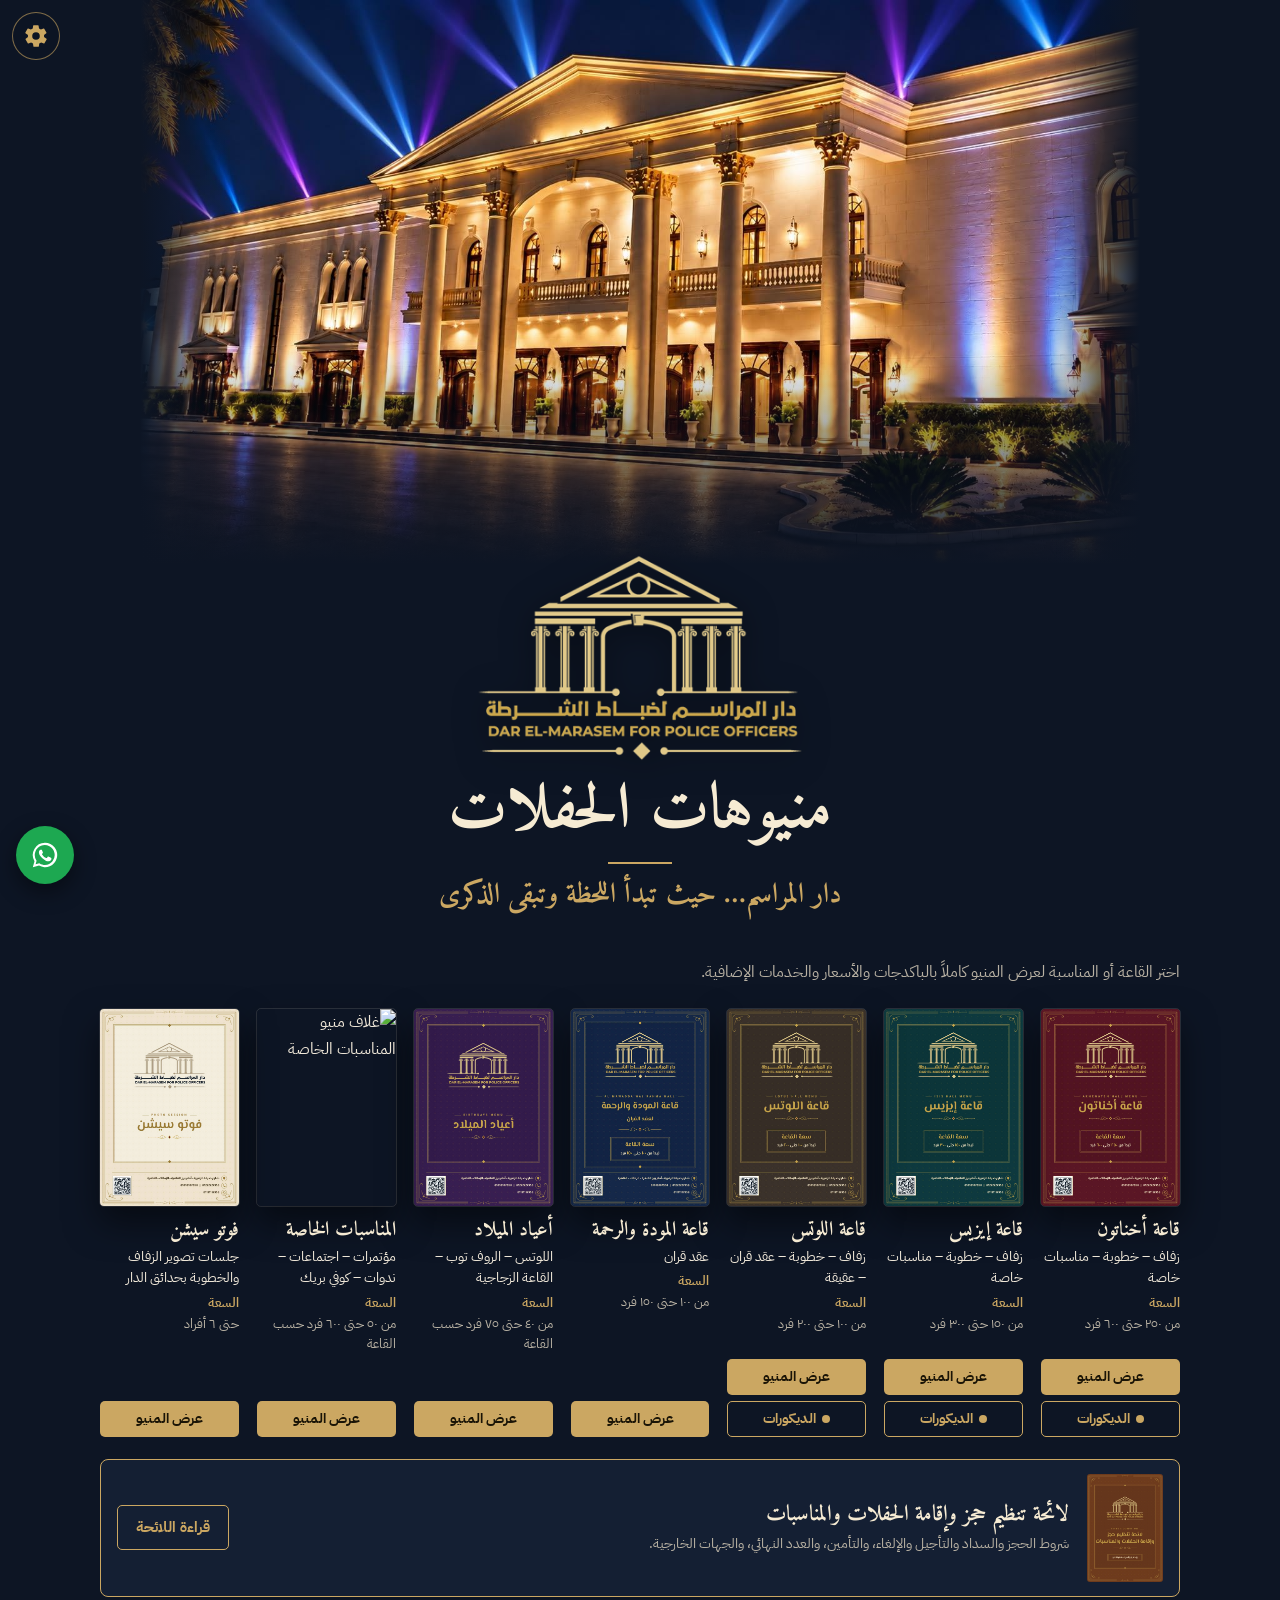
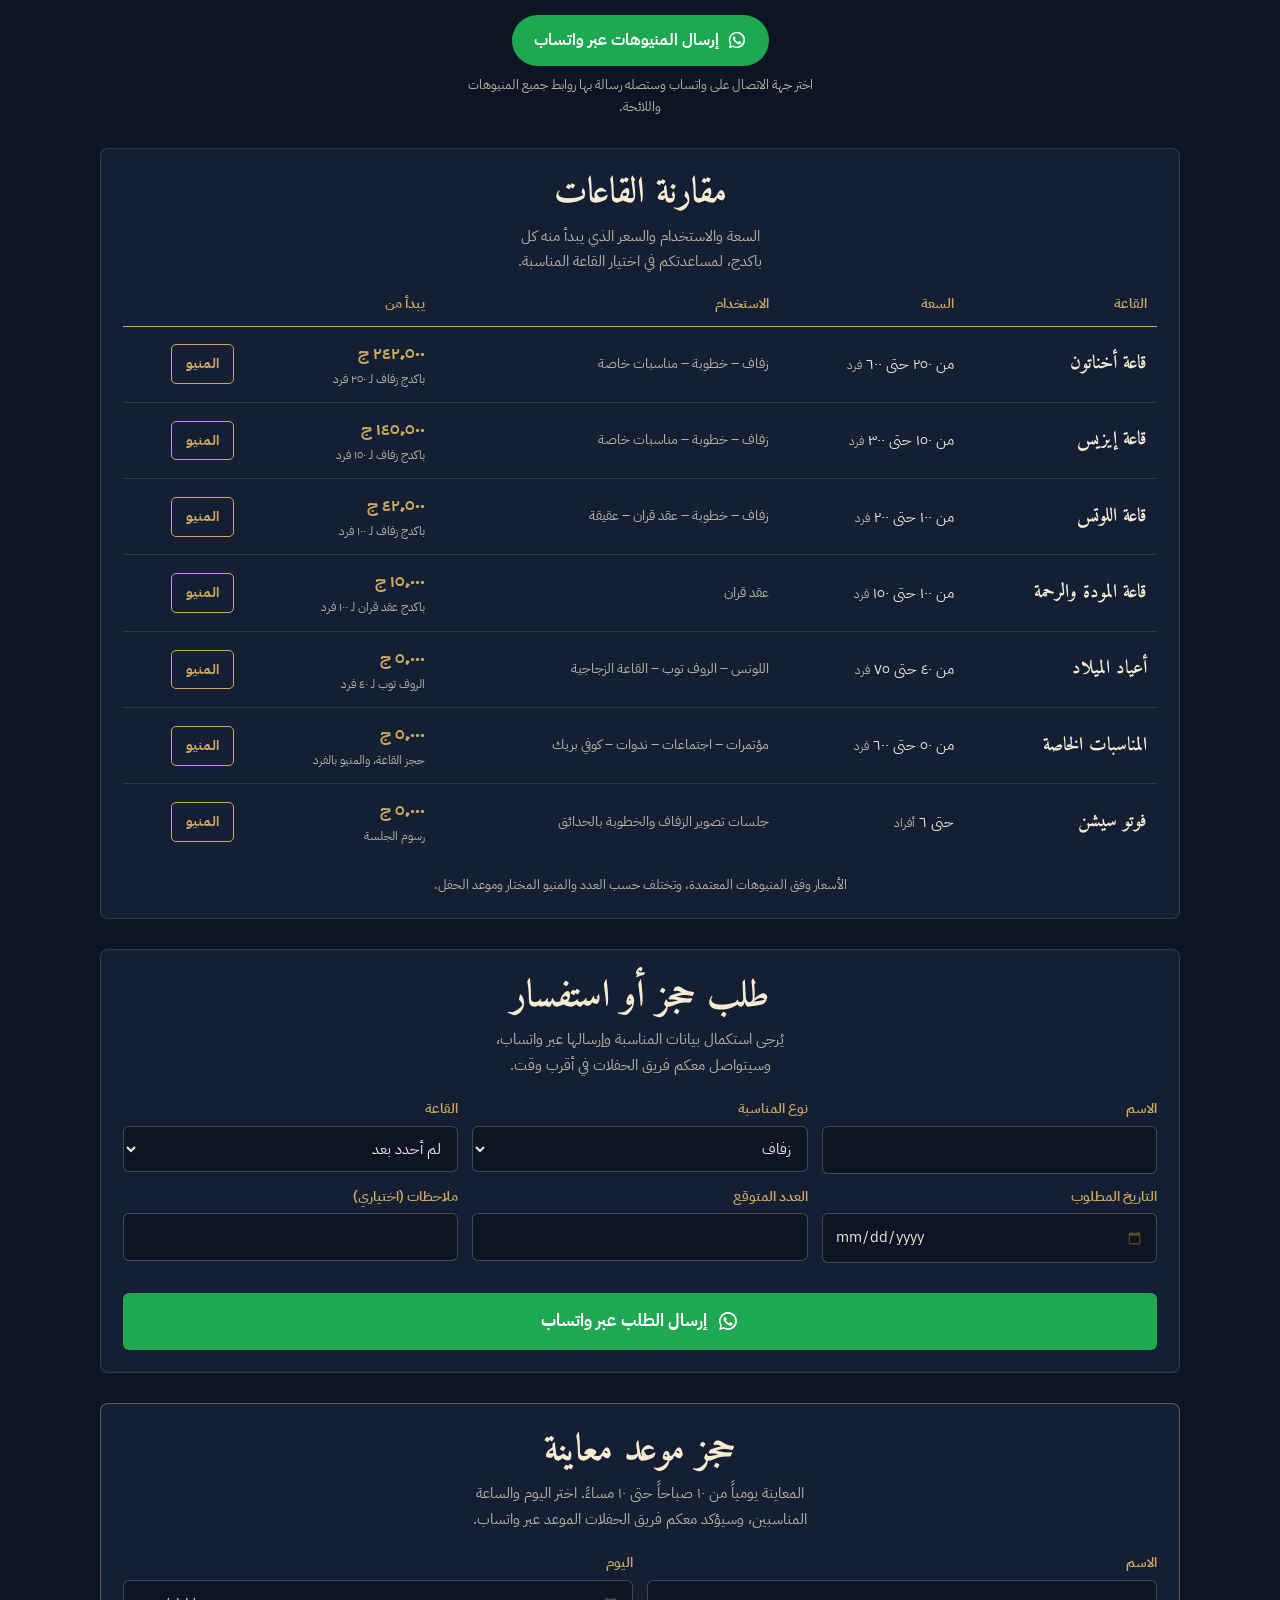
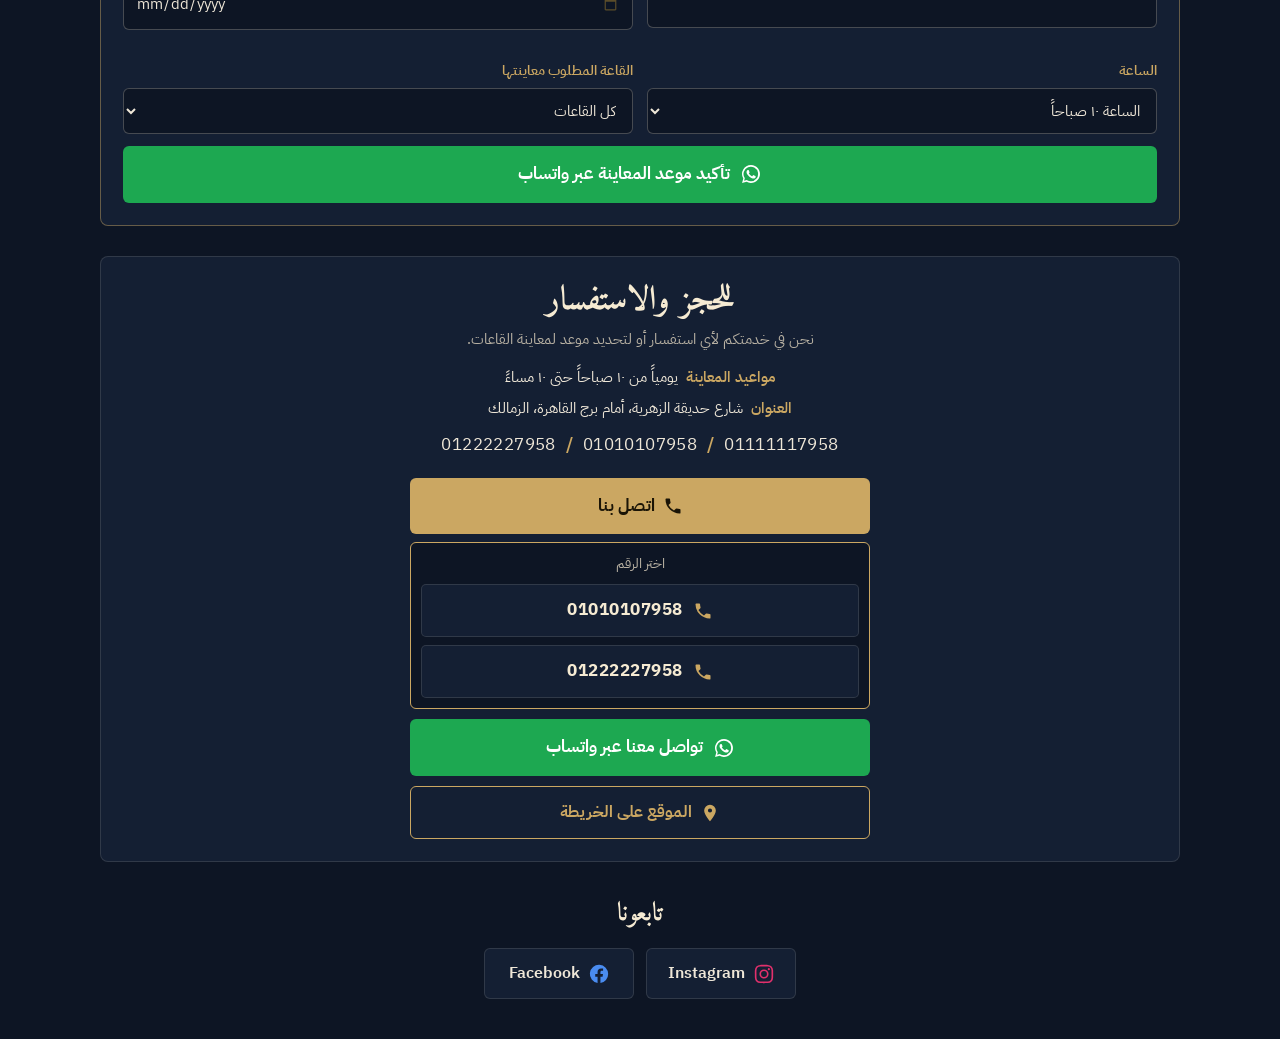
==== index.html @ 5b8c00a4 "Add files via upload" ====
<!doctype html>
<html lang="ar" dir="rtl">
<head>
<meta charset="utf-8">
<meta name="viewport" content="width=device-width,initial-scale=1,viewport-fit=cover">
<meta name="description" content="منيوهات قاعات ومناسبات دار المراسم لضباط الشرطة – الجزيرة، الزمالك">
<meta property="og:title" content="منيوهات دار المراسم لضباط الشرطة">
<meta property="og:image" content="hero.jpg">
<link rel="icon" href="logo.png">
<title>منيوهات دار المراسم</title>
<link rel="preconnect" href="https://fonts.googleapis.com">
<link rel="preconnect" href="https://fonts.gstatic.com" crossorigin>
<link rel="stylesheet" href="https://fonts.googleapis.com/css2?family=Amiri:wght@400;700&family=IBM+Plex+Sans+Arabic:wght@400;500;600;700&display=swap">
<style>
/* Layout: the house at night as the opening band, then one row per hall (its cover + a clear "view menu" action), a WhatsApp booking line, and a page-by-page reader tinted in the hall's colour. Single dark look, after the facade lit at night. */
:root{
  --night:#0D1524; --night-2:#141F33; --night-3:#1B2840; --stone:#EFE7D8; --stone-dim:#B8B1A3; --brass:#CBA762; --brass-deep:#A8853F; --line:rgba(239,231,216,.13);
  --wa:#1DA851; --wa-deep:#168A42;
  --display:"Amiri","Noto Naskh Arabic","Times New Roman",serif;
  --text:"IBM Plex Sans Arabic","Segoe UI",Tahoma,sans-serif;
  color-scheme:dark;
}
*{box-sizing:border-box}
html{scroll-behavior:smooth}
body{margin:0;background:var(--night);color:var(--stone);font-family:var(--text);font-size:16px;line-height:1.7;direction:rtl}
a{color:inherit}
:focus-visible{outline:2px solid var(--brass);outline-offset:3px}

/* opening band */
.hero{position:relative}
.hero .ph{position:relative;width:100%;max-width:1000px;margin:0 auto;aspect-ratio:1600/902;background:#0b1220 url(hero.jpg) center/100% 100% no-repeat}
@media(min-width:1001px){.hero .ph:before{content:'';position:absolute;inset:0;z-index:1;background:linear-gradient(90deg,var(--night) 0%,rgba(13,21,36,0) 9%,rgba(13,21,36,0) 91%,var(--night) 100%)}}
.hero .ph:after{content:"";position:absolute;inset:0;background:linear-gradient(0deg,var(--night) 0%,rgba(13,21,36,0) 38%)}
.hero .in{position:relative;z-index:1;max-width:1120px;margin:-14px auto 0;padding-inline:20px;padding-block:0 18px;display:flex;flex-direction:column;align-items:center;text-align:center}
.hero img{width:clamp(250px,66vw,330px);height:auto;margin-bottom:12px;filter:drop-shadow(0 6px 16px rgba(0,0,0,.6))}
.hero h1{font-family:var(--display);font-weight:700;font-size:clamp(42px,10vw,64px);line-height:1.2;margin:0;color:#F6EBD3;text-wrap:balance;position:relative;padding-bottom:14px}
.hero h1:after{content:'';position:absolute;bottom:0;left:50%;width:64px;height:2px;margin-left:-32px;background:var(--brass)}
.hero .tag{font-family:var(--display);font-weight:700;color:var(--brass);font-size:clamp(20px,2.6vw,28px);margin:12px 0 0;line-height:1.4}

.wrap{max-width:1120px;margin:0 auto;padding-inline:20px;padding-block:8px 40px}
.lead{margin:18px 0 22px;color:var(--stone-dim);font-size:16px;max-width:60ch}

/* hall rows */
.halls{list-style:none;margin:0;padding:0;display:grid;grid-template-columns:1fr;gap:12px}
.hall{display:grid;grid-template-columns:76px minmax(0,1fr);gap:16px;align-items:center;padding:12px 14px 12px 12px;border-radius:8px;background:var(--night-2);border:1px solid var(--line);border-right:4px solid var(--c);text-decoration:none;transition:background .15s,border-color .15s}
.hall:hover{background:var(--night-2)}
.hall img{width:76px;height:auto;aspect-ratio:1100/1560;object-fit:cover;border-radius:3px;display:block}
.hall .tx{display:flex;flex-direction:column;gap:2px;min-width:0}
.hall b{font-family:var(--display);font-weight:700;font-size:23px;line-height:1.3;color:#F6EBD3}
.hall span{color:var(--stone-dim);font-size:14px;line-height:1.55}
.hall .use{color:var(--stone);font-size:14.5px;line-height:1.6}
.hall .spec{display:grid;grid-template-columns:auto minmax(0,1fr);gap:1px 10px;margin:2px 0 0;font-size:14px;line-height:1.6}
.hall .spec dt{color:var(--brass);font-weight:600;white-space:nowrap}.hall .spec dd{margin:0;color:var(--stone-dim)}
.hall .go{margin-top:8px;align-self:flex-start;display:inline-flex;align-items:center;gap:6px;background:var(--brass);color:#1A1406;font-weight:700;font-size:14px;padding:7px 14px;border-radius:5px}
.hall .go:hover{background:#D9B873}
.hall .go small{font-weight:500;opacity:.75;font-variant-numeric:tabular-nums}
@media(min-width:760px){.halls{grid-template-columns:repeat(2,minmax(0,1fr))}.halls li:last-child{grid-column:1/-1}.halls li:last-child .hall{max-width:calc(50% - 6px);margin-inline:auto}}
@media(min-width:1040px){
  .halls{grid-template-columns:repeat(7,minmax(0,1fr));gap:18px;align-items:stretch}
  .halls li:last-child{grid-column:auto}.halls li:last-child .hall{max-width:none}
  .hall{grid-template-columns:1fr;padding:0;background:none;border:0;gap:12px;align-content:start}
  .hall:hover{background:none}
  .hall img{width:100%;border-radius:4px;box-shadow:0 16px 34px rgba(0,0,0,.5);outline:1px solid var(--line);transition:transform .2s}
  .hall b{font-size:20px}.hall span{font-size:13px}
  .halls li{display:flex}.hall{display:flex;flex-direction:column;width:100%}.hall .tx{flex:1;width:100%}
  .hall .go{margin-top:auto;padding-top:7px;width:100%;justify-content:center;white-space:nowrap}.hall .go small{display:none}.hall .btns{margin-top:auto;padding-top:7px;flex-direction:column;align-items:stretch;gap:6px}.hall .btns .go{padding-top:7px}.hall .dec{justify-content:center}
  .hall .use{font-size:13.5px}.hall .spec{font-size:13px;margin-bottom:12px;grid-template-columns:1fr;gap:0}.hall .spec dd{margin-bottom:4px}
}

.rules{margin-top:22px;display:grid;grid-template-columns:76px minmax(0,1fr) auto;gap:18px;align-items:center;padding:14px 16px;border-radius:8px;background:var(--night-2);border:1px solid var(--brass);text-decoration:none}
.rules:hover{background:var(--night-2)}
.rules img{width:76px;height:auto;aspect-ratio:1100/1560;object-fit:cover;border-radius:3px;display:block}
.rules .rtx{display:flex;flex-direction:column;gap:4px;min-width:0}
.rules b{font-family:var(--display);font-weight:700;font-size:22px;line-height:1.35;color:#F6EBD3}
.rules .rtx span{color:var(--stone-dim);font-size:14px;line-height:1.6}
.rules .go{display:inline-flex;align-items:center;background:transparent;color:var(--brass);border:1px solid var(--brass);font-weight:700;font-size:14.5px;padding:9px 18px;border-radius:5px;white-space:nowrap}
.rules .go:hover{background:var(--brass);color:#1A1406}
@media(max-width:620px){.rules{grid-template-columns:76px minmax(0,1fr)}.rules .go{grid-column:1/-1;justify-content:center}}
/* request form */
.req{margin-top:30px;padding:22px;border-radius:8px;background:var(--night-2);border:1px solid var(--line)}
.req h2{font-family:var(--display);font-weight:700;font-size:clamp(30px,6vw,38px);margin:0;line-height:1.3;color:#F6EBD3;text-align:center}
.req .rqs{margin:6px auto 20px;color:var(--stone-dim);font-size:15px;text-align:center;max-width:52ch;text-wrap:balance}
#reqForm{display:grid;grid-template-columns:repeat(3,minmax(0,1fr));gap:12px 14px}
#reqForm .f{display:flex;flex-direction:column;gap:5px;min-width:0}
#reqForm .f span{font-size:13.5px;color:var(--brass);font-weight:600}
#reqForm input,#reqForm select{font:inherit;font-size:15px;color:var(--stone);background:var(--night);border:1px solid rgba(239,231,216,.25);border-radius:6px;padding:10px 12px;min-height:44px;width:100%}
#reqForm input:focus,#reqForm select:focus{outline:none;border-color:var(--brass)}
#reqForm .wide{grid-column:1/-1}
#reqForm .err{grid-column:1/-1;margin:0;color:#F2A49B;font-size:14px}
@media(max-width:760px){#reqForm{grid-template-columns:1fr 1fr}}
@media(max-width:480px){#reqForm{grid-template-columns:1fr}}
.info{list-style:none;margin:14px 0 0;padding:0;display:grid;gap:6px}
.info li{display:flex;gap:10px;font-size:14.5px}.info b{color:var(--brass);font-weight:600;white-space:nowrap}.info span{color:var(--stone)}
.acts{display:flex;flex-direction:column;gap:10px}
.map{display:inline-flex;align-items:center;justify-content:center;gap:8px;border:1px solid var(--brass);color:var(--brass);font-weight:700;font-size:16px;padding:12px 22px;border-radius:6px;text-decoration:none;white-space:nowrap}
.map:hover{background:var(--brass);color:#1A1406}
@media(max-width:620px){.acts{width:100%}.map{width:100%}}
#visForm{display:grid;grid-template-columns:repeat(2,minmax(0,1fr));gap:12px 14px}
#visForm .f{display:flex;flex-direction:column;gap:5px;min-width:0}
#visForm .f>span{font-size:13.5px;color:var(--brass);font-weight:600}
#visForm input,#visForm select{font:inherit;font-size:15px;color:var(--stone);background:var(--night);border:1px solid rgba(239,231,216,.25);border-radius:6px;padding:10px 12px;min-height:44px;width:100%}
#visForm input:focus,#visForm select:focus{outline:none;border-color:var(--brass)}
#visForm .wide,#visForm .err{grid-column:1/-1}#visForm .err{margin:0;color:#F2A49B;font-size:14px}
@media(max-width:480px){#visForm{grid-template-columns:1fr}}
input[type=date]{color-scheme:dark;cursor:pointer}
input[type=date]::-webkit-calendar-picker-indicator{filter:invert(72%) sepia(35%) saturate(500%) hue-rotate(5deg);cursor:pointer;opacity:1}
.dn{color:var(--stone-dim);font-size:13px;min-height:1em}
.vis{border-color:rgba(203,167,98,.45)}
a.tel{text-decoration:none;color:var(--stone)}a.tel:hover{color:var(--brass)}
.call{display:inline-flex;align-items:center;justify-content:center;gap:8px;background:var(--brass);color:#1A1406;font-weight:700;font-size:17px;padding:14px 22px;border-radius:6px;text-decoration:none;white-space:nowrap}
.call:hover{background:#D9B873}
.calls{display:flex;flex-direction:column;gap:8px}.calls .call{font:inherit;font-weight:700;font-size:17px;border:0;cursor:pointer;width:100%}.call[aria-expanded=true]{background:#D9B873}.clist{display:grid;gap:8px;padding:10px;border:1px solid var(--brass);border-radius:6px;background:var(--night)}.clist .ch{text-align:center;color:var(--stone-dim);font-size:13.5px}.clist a{display:flex;align-items:center;justify-content:center;gap:10px;padding:11px 14px;border-radius:5px;background:var(--night-2);border:1px solid var(--line);color:#F6EBD3;text-decoration:none;font-weight:700;font-size:17px;letter-spacing:.5px;font-variant-numeric:tabular-nums}.clist a svg{color:var(--brass)}.clist a:hover{border-color:var(--brass)}
@media(max-width:620px){.calls{width:100%}}
.social{margin-top:30px;text-align:center}
.social h2{font-family:var(--display);font-weight:700;font-size:26px;margin:0 0 12px;color:#F6EBD3}
.soc{display:flex;justify-content:center;gap:12px;flex-wrap:wrap}
.soc a{display:inline-flex;align-items:center;gap:8px;padding:11px 20px;border-radius:6px;border:1px solid var(--line);background:var(--night-2);color:var(--stone);text-decoration:none;font-weight:600;font-size:15.5px;min-width:150px;justify-content:center}
.soc a.ig svg{color:#E1306C}.soc a.fb svg{color:#4A8CF0}
.soc a:hover{border-color:var(--brass);color:#F6EBD3}
.cmp{margin-top:30px;padding:22px;border-radius:8px;background:var(--night-2);border:1px solid var(--line)}
.cmp h2{font-family:var(--display);font-weight:700;font-size:clamp(28px,6vw,36px);margin:0;line-height:1.3;color:#F6EBD3;text-align:center}
.cmp .rqs{margin:6px auto 18px;color:var(--stone-dim);font-size:15px;text-align:center;max-width:52ch;text-wrap:balance}
.cmp table{width:100%;border-collapse:collapse;font-size:14.5px}
.cmp thead th{color:var(--brass);font-weight:600;font-size:13.5px;text-align:right;padding:0 10px 10px;border-bottom:1px solid var(--brass)}
.cmp tbody tr{border-bottom:1px solid var(--line)}.cmp tbody tr:last-child{border-bottom:0}
.cmp tbody th,.cmp td{padding:13px 10px;text-align:right;vertical-align:middle}
.cmp tbody th{font-family:var(--display);font-size:19px;font-weight:700;color:#F6EBD3;white-space:nowrap}
.cmp td.c{color:var(--stone);white-space:nowrap}.cmp td small,.cmp td.c small{display:block;color:var(--stone-dim);font-size:12px}
.cmp td.c small{display:inline;margin-right:4px}
.cmp td.u{color:var(--stone-dim);font-size:13.5px}
.cmp td.pr b{display:block;color:var(--brass);font-size:17px;white-space:nowrap;font-variant-numeric:tabular-nums}
.cmp .go2{display:inline-block;padding:7px 14px;border:1px solid var(--brass);border-radius:5px;color:var(--brass);text-decoration:none;font-weight:700;font-size:14px;white-space:nowrap}
.cmp .go2:hover{background:var(--brass);color:#1A1406}
.cmp .cn{margin:14px 0 0;text-align:center;color:var(--stone-dim);font-size:13px}
.sr{position:absolute;width:1px;height:1px;overflow:hidden;clip:rect(0 0 0 0)}
@media(max-width:700px){.cmp{padding:18px 14px}.cmp thead{display:none}.cmp table,.cmp tbody{display:block}
.cmp tbody tr{display:grid;grid-template-columns:minmax(0,1fr) auto;grid-template-areas:"n p" "c p" "u v";gap:2px 12px;padding:13px 0}
.cmp tbody th{grid-area:n;padding:0;font-size:19px}.cmp td{padding:0}.cmp td.c{grid-area:c;font-size:14px}.cmp td.c::before{content:"السعة: ";color:var(--brass)}
.cmp td.u{grid-area:u;font-size:13px}.cmp td.pr{grid-area:p;text-align:left;align-self:center}.cmp td.pr small{max-width:15ch;margin-right:auto;text-align:left;font-size:11.5px}.cmp td.pr b::before{content:"يبدأ من ";font-size:11.5px;color:var(--stone-dim);font-weight:400}
.cmp td.v{grid-area:v;align-self:end;text-align:left}.cmp .go2{padding:5px 12px;font-size:13px}}
.btns{display:flex;flex-wrap:wrap;gap:8px;align-items:center;margin-top:8px}.btns .go{margin-top:0}
.dec{display:inline-flex;align-items:center;gap:6px;color:var(--brass);border:1px solid var(--brass);font-weight:700;font-size:14px;padding:6px 14px;border-radius:5px;text-decoration:none;white-space:nowrap}
.dec::before{content:"";width:8px;height:8px;border-radius:50%;background:var(--brass)}
.dec:hover{background:var(--brass);color:#1A1406}
a.home-btn{text-align:center;text-decoration:none;box-sizing:border-box}.dec-r{background:var(--brass)!important;color:#1A1406!important}.dec-r[hidden]{display:none}
/* decor view */
#decorV .bar button{font:inherit;font-size:14.5px;font-weight:600;color:var(--stone);background:rgba(0,0,0,.3);border:1px solid rgba(239,231,216,.35);border-radius:5px;padding:7px 14px;cursor:pointer;flex:none}
.dv{max-width:1100px;margin:0 auto;padding:0 16px 40px}
.dh{margin:0 -16px;padding:30px 20px 22px;text-align:center;background:linear-gradient(180deg,var(--hall) 0%,color-mix(in srgb,var(--hall) 35%,var(--night)) 100%);border-bottom:1px solid var(--brass)}
.den{display:block;letter-spacing:.42em;font-size:12px;color:var(--brass);font-weight:600}
.dh h1{font-family:var(--display);font-size:clamp(38px,9vw,56px);margin:4px 0 4px;color:#F6EBD3;line-height:1.2}
.dcap{display:flex;justify-content:center;flex-wrap:wrap;gap:8px;margin:12px 0 0}
.dcap div{border:1px solid rgba(203,167,98,.55);border-radius:30px;padding:6px 14px;display:flex;gap:8px;background:rgba(0,0,0,.22)}
.dcap dt{color:var(--brass);font-weight:600;font-size:13px}.dcap dd{margin:0;color:#F6EBD3;font-size:13.5px;font-weight:600}
.gnav{position:sticky;top:calc(env(safe-area-inset-top,0px) + 56px);z-index:6;display:flex;gap:8px;overflow-x:auto;margin:0 -16px;padding:10px 16px;background:rgba(13,21,36,.94);backdrop-filter:blur(6px);border-bottom:1px solid var(--line);scrollbar-width:none}
.gnav::-webkit-scrollbar{display:none}
.gnav a{flex:none;font-size:14px;font-weight:700;color:var(--stone);text-decoration:none;border:1px solid var(--line);border-radius:30px;padding:7px 14px;background:var(--night-2);white-space:nowrap}
.gnav a:hover{border-color:var(--brass);color:var(--brass)}
.gs{padding-top:26px;scroll-margin-top:120px}
.gs header{display:flex;align-items:center;gap:10px;flex-wrap:wrap;margin-bottom:12px}
.gs h2{font-family:var(--display);font-size:27px;margin:0;color:#F6EBD3;line-height:1.2}
.gp{font-size:13px;font-weight:700;color:#1A1406;background:var(--brass);border-radius:30px;padding:3px 12px;white-space:nowrap}
.gp.inc{background:transparent;color:var(--brass);border:1px solid var(--brass)}
.gc{margin-inline-start:auto;color:var(--stone-dim);font-size:13px}
.gn{margin:-6px 0 12px;color:var(--stone-dim);font-size:13.5px}
.gg{display:grid;grid-template-columns:repeat(2,minmax(0,1fr));gap:8px}
@media(min-width:700px){.gg{grid-template-columns:repeat(4,minmax(0,1fr));gap:12px}}
.gg.one{grid-template-columns:minmax(0,520px)}
.gload{grid-column:1/-1;height:160px;border-radius:8px;background:linear-gradient(90deg,var(--night-2),#1b2740,var(--night-2));background-size:200% 100%;animation:sh 1.2s infinite linear}
@keyframes sh{to{background-position:-200% 0}}
.gi{position:relative;display:block;padding:0;border:0;border-radius:8px;overflow:hidden;background:#fff;cursor:zoom-in;aspect-ratio:4/3}
.gi img{width:100%;height:100%;object-fit:cover;display:block;transition:transform .25s}
.gi:hover img{transform:scale(1.04)}
.gi span{position:absolute;top:6px;right:6px;min-width:26px;height:22px;padding:0 6px;border-radius:11px;background:rgba(13,21,36,.82);color:#F6EBD3;font-size:12px;font-weight:700;display:flex;align-items:center;justify-content:center}
.gg.one .gi{aspect-ratio:auto}.gg.one .gi img{height:auto;object-fit:contain}
.clip .xtra{display:none}
.gmore{grid-column:1/-1;font:inherit;font-size:15px;font-weight:700;color:var(--brass);background:transparent;border:1px solid var(--brass);border-radius:6px;padding:11px;cursor:pointer;display:none}
.clip .gmore{display:block}.gmore:hover{background:var(--brass);color:#1A1406}
.lb{position:fixed;inset:0;z-index:100;background:rgba(5,9,16,.97);display:flex;flex-direction:column;padding:env(safe-area-inset-top,0) 0 env(safe-area-inset-bottom,0)}
.lb[hidden]{display:none}
.lbt{display:flex;align-items:center;gap:10px;padding:12px 14px;color:#F6EBD3}
.lbx{font:inherit;font-size:18px;width:40px;height:40px;border-radius:50%;border:1px solid rgba(239,231,216,.35);background:transparent;color:#F6EBD3;cursor:pointer;flex:none}
.lbh{font-family:var(--display);font-size:19px;flex:1;min-width:0;white-space:nowrap;overflow:hidden;text-overflow:ellipsis}
.lbc{color:var(--brass);font-weight:700;font-size:14px;white-space:nowrap}
.lbs{flex:1;min-height:0;display:flex;align-items:center;justify-content:center;position:relative;padding:0 8px}
.lbi{max-width:100%;max-height:100%;object-fit:contain;border-radius:6px;background:#fff}
.lbn{position:absolute;top:50%;transform:translateY(-50%);width:44px;height:44px;border-radius:50%;border:0;background:rgba(13,21,36,.75);color:#F6EBD3;font-size:28px;line-height:1;cursor:pointer}
.lbprev{right:10px}.lbnext{left:10px}
.lbn[hidden]{display:none}
.lbw{margin:12px 16px 16px;justify-content:center}
.edbar{display:flex;align-items:center;gap:10px;flex-wrap:wrap;margin:14px 0 0;padding:10px 12px;border:1px dashed var(--brass);border-radius:8px}
.edbar button{font:inherit;font-size:14px;font-weight:700;border-radius:6px;padding:8px 14px;cursor:pointer;border:1px solid var(--brass);background:transparent;color:var(--brass)}
#edSave{background:var(--brass);color:#1A1406}
#edMsg{color:var(--stone-dim);font-size:13px;flex:1}
.gw{position:relative;min-width:0}
.gw .gi{width:100%}
.ged{display:flex;gap:4px;margin-top:4px}
.ged button{flex:1;font:inherit;font-size:13px;padding:6px 0;border-radius:5px;border:1px solid var(--line);background:var(--night-2);color:var(--stone);cursor:pointer}
.ged .gdel{color:#F2A49B;border-color:rgba(242,164,155,.4)}
.editing .gi{cursor:default}
.gadd{display:inline-flex;align-items:center;font-size:14px;font-weight:700;color:#1A1406;background:var(--brass);border-radius:30px;padding:6px 14px;cursor:pointer;white-space:nowrap}
.greset{grid-column:1/-1;font:inherit;font-size:13.5px;color:var(--stone-dim);background:transparent;border:1px solid var(--line);border-radius:6px;padding:8px;cursor:pointer}
.gempty{grid-column:1/-1;margin:0;padding:26px 12px;text-align:center;color:var(--stone-dim);border:1px dashed var(--line);border-radius:8px;font-size:14px}
.setbtn{position:absolute;top:calc(env(safe-area-inset-top,0px) + 12px);left:12px;z-index:20;width:48px;height:48px;border-radius:50%;display:flex;align-items:center;justify-content:center;color:var(--brass);background:rgba(13,21,36,.7);border:1px solid rgba(203,167,98,.6);cursor:pointer;backdrop-filter:blur(4px)}
.setbtn:hover{background:var(--brass);color:#1A1406}
#home{position:relative}
.setm{position:fixed;inset:0;z-index:120;background:rgba(5,9,16,.82);display:flex;align-items:center;justify-content:center;padding:16px}
.setm[hidden]{display:none}
.setc{position:relative;width:100%;max-width:400px;background:var(--night-2);border:1px solid var(--brass);border-radius:10px;padding:22px 20px}
.setc h2{font-family:var(--display);font-size:28px;margin:0 0 14px;color:#F6EBD3;text-align:center}
.setx{position:absolute;top:12px;left:12px;width:36px;height:36px;font-size:15px}
#setLock{display:flex;flex-direction:column;gap:8px}#setLock[hidden],#setPanel[hidden]{display:none}
#setLock label{color:var(--brass);font-weight:600;font-size:14px}
#setLock input{font:inherit;font-size:20px;letter-spacing:.3em;text-align:center;color:var(--stone);background:var(--night);border:1px solid rgba(239,231,216,.25);border-radius:6px;padding:10px;direction:ltr}
#setLock input:focus{outline:none;border-color:var(--brass)}
#setLock .err{margin:0;color:#F2A49B;font-size:14px;text-align:center}
#setLock button,.setl button{font:inherit;font-weight:700;font-size:16px;border-radius:6px;padding:12px;cursor:pointer;background:var(--brass);color:#1A1406;border:0}
.setd{margin:0 0 14px;color:var(--stone-dim);font-size:14px;text-align:center;line-height:1.8}
.setl{display:flex;flex-direction:column;gap:10px}
.setout{display:block;width:100%;margin-top:14px;font:inherit;font-size:14px;color:var(--stone-dim);background:transparent;border:1px solid var(--line);border-radius:6px;padding:9px;cursor:pointer}
.gi{background:#0b111d!important}
.gcode{position:absolute;left:50%;bottom:8px;transform:translateX(-50%);font-family:var(--text);font-size:15px;font-weight:700;letter-spacing:.06em;color:#1A1406;background:var(--brass);padding:3px 12px;border-radius:30px;box-shadow:0 2px 8px rgba(0,0,0,.45);white-space:nowrap}
.lbk{margin:10px 16px 0;text-align:center;color:var(--stone);font-size:15px}
.lbk b{font-family:var(--text);font-size:22px;font-weight:700;letter-spacing:.06em;color:var(--brass);margin-inline-start:6px}
.lbk[hidden]{display:none}
.rtools{display:flex;gap:10px;justify-content:center;align-items:center;flex-wrap:wrap;padding:12px 16px 0;max-width:820px;margin:0 auto}
.rtools button{display:inline-flex;align-items:center;gap:8px;font:inherit;font-size:15px;font-weight:700;color:var(--brass);background:var(--night-2);border:1px solid var(--brass);border-radius:30px;padding:9px 18px;cursor:pointer}
.rtools button:hover{background:var(--brass);color:#1A1406}.rtools button:disabled{opacity:.6;cursor:wait}
#rMsg{flex-basis:100%;text-align:center;color:var(--stone-dim);font-size:13px;min-height:0}#rMsg:empty{display:none}
@media print{
  @page{size:A4;margin:0}
  body.printing *{visibility:hidden!important}
  body.printing{background:#fff!important}
  body.printing #reader,body.printing #reader .pages,body.printing #reader .pages img{visibility:visible!important}
  body.printing #reader{position:absolute;inset:0;padding:0;margin:0}
  body.printing #reader .bar,body.printing .rtools,body.printing .rend,body.printing .fab{display:none!important}
  body.printing #reader .pages{display:block!important;padding:0!important;margin:0!important;max-width:none!important;gap:0!important}
  body.printing #reader .pages img{display:block;width:100%!important;height:296mm!important;object-fit:contain;max-width:none!important;margin:0!important;border:0!important;box-shadow:none!important;border-radius:0!important;page-break-after:always;break-after:page}
}
.wab{display:inline-flex;align-items:center;gap:8px;font:inherit;font-weight:700;color:#fff!important;background:var(--wa)!important;border:0!important;border-radius:30px;cursor:pointer}
.wab svg{width:20px;height:20px}
.rtools .wab{font-size:15px;padding:9px 18px}
.shareall{margin-top:18px;text-align:center}
.shareall .wab{font-size:16px;padding:12px 22px}
.shareall p{margin:8px auto 0;color:var(--stone-dim);font-size:13px;max-width:46ch}
.dprice{margin-top:34px;border:1px solid var(--line);border-radius:8px;background:var(--night-2);padding:0 16px}
.dprice summary{cursor:pointer;list-style:none;padding:16px 0;font-family:var(--display);font-size:22px;color:#F6EBD3;display:flex;justify-content:space-between;align-items:center}
.dprice summary::-webkit-details-marker{display:none}
.dprice summary::after{content:"+";color:var(--brass);font-size:26px}.dprice[open] summary::after{content:"−"}
.dtabs{display:flex;gap:8px;overflow-x:auto;padding:2px 0 10px;scrollbar-width:none}
.dtabs::-webkit-scrollbar{display:none}
.dt{font:inherit;flex:none;font-size:14px;font-weight:700;color:var(--stone);background:var(--night);border:1px solid var(--line);border-radius:30px;padding:8px 15px;cursor:pointer}
.dt.on{background:var(--brass);color:#1A1406;border-color:var(--brass)}
.dl{list-style:none;margin:4px 0 0;padding:0}
.dl li{display:flex;align-items:baseline;gap:10px;padding:12px 2px;border-bottom:1px solid var(--line)}
.dn2{display:flex;flex-direction:column;min-width:0;flex:0 1 auto}.dn2 b{color:#F6EBD3;font-weight:600;font-size:15px}.dn2 small{color:var(--stone-dim);font-size:12.5px;margin-top:2px}
.dot{flex:1;border-bottom:1px dotted rgba(203,167,98,.45);min-width:16px;transform:translateY(-4px)}
.dp{color:var(--brass);font-weight:700;font-size:15px;white-space:nowrap}
.dnote{margin:12px 0 16px;text-align:center;color:var(--stone-dim);font-size:13px}
.dend{margin-top:22px;display:flex;flex-direction:column;gap:12px}
.dgo{display:block;text-align:center;background:var(--brass);color:#1A1406;font-weight:700;font-size:16px;padding:13px;border-radius:6px;text-decoration:none}
.dend .home-btn{max-width:none;margin:0}
/* booking */
.book{margin-top:30px;padding:22px;border-radius:8px;background:var(--night-2);border:1px solid var(--line);display:grid;grid-template-columns:minmax(0,1fr) auto;gap:18px;align-items:center}
.book{grid-template-columns:1fr!important;text-align:center}.book .acts{width:100%;max-width:460px;margin:0 auto}.book .info li{justify-content:center;flex-wrap:wrap;gap:2px 8px}.book h2{font-size:clamp(28px,6vw,34px)!important}@media(max-width:620px){.book .info li{flex-direction:column;align-items:center}}.book .tels{justify-content:center}
.book h2{font-family:var(--display);font-weight:700;font-size:26px;margin:0;line-height:1.3;color:#F6EBD3}
.book p{margin:4px 0 0;color:var(--stone-dim);font-size:14.5px}
.tels{display:flex;flex-wrap:wrap;align-items:baseline;gap:6px 10px;margin-top:10px}.tels .sep{color:var(--brass);font-size:17px;font-weight:600}
.tel{font-size:16.5px;color:var(--stone);font-variant-numeric:tabular-nums;letter-spacing:.4px;direction:ltr;unicode-bidi:isolate;user-select:all}
.wa{display:inline-flex;align-items:center;justify-content:center;gap:10px;background:var(--wa);color:#fff;font-weight:700;font-size:17px;padding:14px 22px;border-radius:6px;text-decoration:none;white-space:nowrap}
.wa:hover{background:var(--wa-deep)}
.wa svg{width:22px;height:22px;flex:none}
@media(max-width:620px){.book{grid-template-columns:1fr}.wa{width:100%}}
.addr{margin-top:22px;color:var(--stone-dim);font-size:14px;text-align:center}

/* floating WhatsApp */
.fab{position:fixed;left:16px;bottom:calc(16px + env(safe-area-inset-bottom,0px));z-index:20;width:58px;height:58px;border-radius:50%;background:var(--wa);display:flex;align-items:center;justify-content:center;box-shadow:0 8px 22px rgba(0,0,0,.45)}
.fab:hover{background:var(--wa-deep)}.fab svg{width:30px;height:30px}

/* reader */
.bar{position:sticky;top:env(safe-area-inset-top,0px);z-index:10;display:flex;align-items:center;gap:12px;padding:10px 16px;background:var(--hall,#141F33);border-bottom:2px solid var(--brass)}
.bar button{font:inherit;font-size:14.5px;font-weight:600;color:var(--stone);background:rgba(0,0,0,.3);border:1px solid rgba(239,231,216,.35);border-radius:5px;padding:7px 14px;cursor:pointer;flex:none}
.home-btn{display:block;width:100%;max-width:420px;margin:0 auto 14px;font:inherit;font-size:16px;font-weight:700;color:var(--brass);background:transparent;border:1px solid var(--brass);border-radius:6px;padding:12px 18px;cursor:pointer}.home-btn:hover{background:var(--brass);color:#1A1406}
.bar h2{font-family:var(--display);font-weight:700;font-size:22px;margin:0;line-height:1.3;color:#F6EBD3;flex:1;min-width:0;white-space:nowrap;overflow:hidden;text-overflow:ellipsis}
.bar .count{color:var(--stone);opacity:.85;font-size:13.5px;font-variant-numeric:tabular-nums;white-space:nowrap}
.pages{display:flex;flex-direction:column;align-items:center;gap:14px;padding:16px 12px 8px}
.pages img{width:100%;max-width:840px;height:auto;display:block;border-radius:2px;box-shadow:0 10px 28px rgba(0,0,0,.45);background:var(--night-2)}
.rend{max-width:840px;margin:10px auto 0;padding:0 12px 96px;display:grid;gap:12px;text-align:center}
.rend .tels{justify-content:center}
@media (prefers-reduced-motion:reduce){*{transition:none!important;scroll-behavior:auto!important}}
@media(max-width:620px){}
@media(max-width:620px){.hero .tag{font-size:5.2vw!important;white-space:nowrap}}
@media(max-width:620px){.tels{flex-wrap:nowrap;gap:6px}.tels .tel{font-size:3.3vw;letter-spacing:0}.tels .sep{font-size:3.5vw}.book>div{min-width:0}}
.hall,.rules{-webkit-tap-highlight-color:transparent}.go{cursor:pointer;text-decoration:none;-webkit-tap-highlight-color:rgba(203,167,98,.25)}
</style>
</head>
<body>


<div id="home">
<button type="button" class="setbtn" id="setBtn" aria-label="الإعدادات" title="الإعدادات"><svg viewBox="0 0 24 24" width="26" height="26" aria-hidden="true"><path fill="currentColor" d="M19.4 13a7.6 7.6 0 0 0 0-2l2.1-1.6a.5.5 0 0 0 .1-.6l-2-3.5a.5.5 0 0 0-.6-.2l-2.5 1a7.3 7.3 0 0 0-1.7-1l-.4-2.6a.5.5 0 0 0-.5-.5h-4a.5.5 0 0 0-.5.4l-.4 2.7a7.3 7.3 0 0 0-1.7 1l-2.5-1a.5.5 0 0 0-.6.2l-2 3.5a.5.5 0 0 0 .1.6L4.6 11a7.6 7.6 0 0 0 0 2l-2.1 1.6a.5.5 0 0 0-.1.6l2 3.5a.5.5 0 0 0 .6.2l2.5-1a7.3 7.3 0 0 0 1.7 1l.4 2.6a.5.5 0 0 0 .5.5h4a.5.5 0 0 0 .5-.4l.4-2.7a7.3 7.3 0 0 0 1.7-1l2.5 1a.5.5 0 0 0 .6-.2l2-3.5a.5.5 0 0 0-.1-.6zM12 15.5A3.5 3.5 0 1 1 12 8.5a3.5 3.5 0 0 1 0 7z"/></svg></button>
  <header class="hero">
    <div class="ph" role="img" aria-label="مبنى دار المراسم لضباط الشرطة ليلاً"></div>
    <div class="in">
      <img src="logo.png" alt="دار المراسم لضباط الشرطة" width="360" height="231">
      <h1>منيوهات الحفلات</h1>
      <p class="tag"><span>دار المراسم…</span> <span>حيث تبدأ اللحظة وتبقى الذكرى</span></p>
    </div>
  </header>
  <main class="wrap">
    <p class="lead">اختر القاعة أو المناسبة لعرض المنيو كاملاً بالباكدجات والأسعار والخدمات الإضافية.</p>
    <ul class="halls" id="halls"></ul>
    <div class="rules">
      <img src="p/rules-01.jpg" alt="غلاف لائحة تنظيم حجز وإقامة الحفلات" width="1100" height="1560" loading="lazy">
      <span class="rtx"><b>لائحة تنظيم حجز وإقامة الحفلات والمناسبات</b><span>شروط الحجز والسداد والتأجيل والإلغاء، والتأمين، والعدد النهائي، والجهات الخارجية.</span></span>
      <a class="go" href="#rules">قراءة اللائحة</a>
    </div>
    <div class="shareall"><button type="button" id="waAll" class="wab"><span class="wai"></span><span>إرسال المنيوهات عبر واتساب</span></button><p>اختر جهة الاتصال على واتساب وستصله رسالة بها روابط جميع المنيوهات واللائحة.</p></div>
    <section class="cmp" aria-labelledby="cm">
      <h2 id="cm">مقارنة القاعات</h2>
      <p class="rqs">السعة والاستخدام والسعر الذي يبدأ منه كل باكدج، لمساعدتكم في اختيار القاعة المناسبة.</p>
      <div class="tw"><table>
        <thead><tr><th scope="col">القاعة</th><th scope="col">السعة</th><th scope="col">الاستخدام</th><th scope="col">يبدأ من</th><th scope="col"><span class="sr">المنيو</span></th></tr></thead>
        <tbody><tr><th scope="row">قاعة أخناتون</th><td class="c">من ٢٥٠ حتى ٦٠٠<small>فرد</small></td><td class="u">زفاف – خطوبة – مناسبات خاصة</td><td class="pr"><b>٢٤٢٬٥٠٠ ج</b><small>باكدج زفاف لـ ٢٥٠ فرد</small></td><td class="v"><a class="go2" href="#akhenaten">المنيو</a></td></tr><tr><th scope="row">قاعة إيزيس</th><td class="c">من ١٥٠ حتى ٣٠٠<small>فرد</small></td><td class="u">زفاف – خطوبة – مناسبات خاصة</td><td class="pr"><b>١٤٥٬٥٠٠ ج</b><small>باكدج زفاف لـ ١٥٠ فرد</small></td><td class="v"><a class="go2" href="#isis">المنيو</a></td></tr><tr><th scope="row">قاعة اللوتس</th><td class="c">من ١٠٠ حتى ٢٠٠<small>فرد</small></td><td class="u">زفاف – خطوبة – عقد قران – عقيقة</td><td class="pr"><b>٤٢٬٥٠٠ ج</b><small>باكدج زفاف لـ ١٠٠ فرد</small></td><td class="v"><a class="go2" href="#lotus">المنيو</a></td></tr><tr><th scope="row">قاعة المودة والرحمة</th><td class="c">من ١٠٠ حتى ١٥٠<small>فرد</small></td><td class="u">عقد قران</td><td class="pr"><b>١٥٬٠٠٠ ج</b><small>باكدج عقد قران لـ ١٠٠ فرد</small></td><td class="v"><a class="go2" href="#mawadda">المنيو</a></td></tr><tr><th scope="row">أعياد الميلاد</th><td class="c">من ٤٠ حتى ٧٥<small>فرد</small></td><td class="u">اللوتس – الروف توب – القاعة الزجاجية</td><td class="pr"><b>٥٬٠٠٠ ج</b><small>الروف توب لـ ٤٠ فرد</small></td><td class="v"><a class="go2" href="#birthday">المنيو</a></td></tr><tr><th scope="row">المناسبات الخاصة</th><td class="c">من ٥٠ حتى ٦٠٠<small>فرد</small></td><td class="u">مؤتمرات – اجتماعات – ندوات – كوفي بريك</td><td class="pr"><b>٥٬٠٠٠ ج</b><small>حجز القاعة، والمنيو بالفرد</small></td><td class="v"><a class="go2" href="#special">المنيو</a></td></tr><tr><th scope="row">فوتو سيشن</th><td class="c">حتى ٦<small>أفراد</small></td><td class="u">جلسات تصوير الزفاف والخطوبة بالحدائق</td><td class="pr"><b>٥٬٠٠٠ ج</b><small>رسوم الجلسة</small></td><td class="v"><a class="go2" href="#photo">المنيو</a></td></tr></tbody>
      </table></div>
      <p class="cn">الأسعار وفق المنيوهات المعتمدة، وتختلف حسب العدد والمنيو المختار وموعد الحفل.</p>
    </section>
    <section class="req" aria-labelledby="rq">
      <h2 id="rq">طلب حجز أو استفسار</h2>
      <p class="rqs">يُرجى استكمال بيانات المناسبة وإرسالها عبر واتساب، وسيتواصل معكم فريق الحفلات <span style="white-space:nowrap">في أقرب وقت.</span></p>
      <form id="reqForm" novalidate>
        <label class="f"><span>الاسم</span><input id="rqName" type="text" autocomplete="name" required></label>
        <label class="f"><span>نوع المناسبة</span><select id="rqType"><option>زفاف</option><option>خطوبة</option><option>عقد قران</option><option>عيد ميلاد</option><option>عقيقة</option><option>مناسبة خاصة / مؤتمر</option><option>فوتو سيشن</option></select></label>
        <label class="f"><span>القاعة</span><select id="rqHall"><option>لم أحدد بعد</option><option>قاعة أخناتون</option><option>قاعة إيزيس</option><option>قاعة اللوتس</option><option>قاعة المودة والرحمة</option><option>الروف توب</option><option>القاعة الزجاجية</option><option>قاعة اللؤلؤة</option><option>قاعة المراسم</option></select></label>
        <label class="f"><span>التاريخ المطلوب</span><input id="rqDate" type="date"><small class="dn" id="rqDay"></small></label>
        <label class="f"><span>العدد المتوقع</span><input id="rqCount" type="number" min="1" inputmode="numeric"></label>
        <label class="f"><span>ملاحظات (اختياري)</span><input id="rqNote" type="text"></label>
        <p class="err" id="rqErr" hidden>اكتب الاسم أولاً</p>
        <a class="wa wide" id="rqSend" href="#" target="_blank" rel="noopener"><span class="wai"></span>إرسال الطلب عبر واتساب</a>
      </form>
    </section>
    <section class="req vis" aria-labelledby="vs">
      <h2 id="vs">حجز موعد معاينة</h2>
      <p class="rqs">المعاينة يومياً من ١٠ صباحاً حتى ١٠ مساءً. اختر اليوم والساعة المناسبين، وسيؤكد معكم فريق الحفلات الموعد عبر واتساب.</p>
      <form id="visForm" class="rqf" novalidate>
        <label class="f"><span>الاسم</span><input id="vsName" type="text" autocomplete="name" required></label>
        <label class="f"><span>اليوم</span><input id="vsDate" type="date" required><small class="dn" id="vsDay"></small></label>
        <label class="f"><span>الساعة</span><select id="vsTime"></select></label>
        <label class="f"><span>القاعة المطلوب معاينتها</span><select id="vsHall"><option>كل القاعات</option><option>قاعة أخناتون</option><option>قاعة إيزيس</option><option>قاعة اللوتس</option><option>قاعة المودة والرحمة</option><option>الروف توب</option><option>القاعة الزجاجية</option><option>قاعة اللؤلؤة</option><option>قاعة المراسم</option></select></label>
        <p class="err" id="vsErr" hidden>اكتب الاسم واختر اليوم</p>
        <a class="wa wide" id="vsSend" href="#" target="_blank" rel="noopener"><span class="wai"></span>تأكيد موعد المعاينة عبر واتساب</a>
      </form>
    </section>
    <section class="book" aria-labelledby="bk">
      <div>
        <h2 id="bk">للحجز والاستفسار</h2>
        <p>نحن في خدمتكم لأي استفسار أو لتحديد موعد لمعاينة القاعات.</p>
        <ul class="info">
          <li><b>مواعيد المعاينة</b><span>يومياً من ١٠ صباحاً حتى ١٠ مساءً</span></li>
          <li><b>العنوان</b><span>شارع حديقة الزهرية، أمام برج القاهرة، الزمالك</span></li>
        </ul>
        <div class="tels"><a class="tel" href="tel:01111117958">01111117958</a><span class="sep">/</span><a class="tel" href="tel:01010107958">01010107958</a><span class="sep">/</span><a class="tel" href="tel:01222227958">01222227958</a></div>
      </div>
      <div class="acts">
      <div class="calls"><button type="button" class="call" id="callBtn" aria-expanded="false" aria-controls="callList"><svg viewBox="0 0 24 24" width="20" height="20" aria-hidden="true"><path fill="currentColor" d="M6.6 10.8a15.1 15.1 0 0 0 6.6 6.6l2.2-2.2a1 1 0 0 1 1-.25 11.4 11.4 0 0 0 3.6.57 1 1 0 0 1 1 1V20a1 1 0 0 1-1 1A17 17 0 0 1 3 4a1 1 0 0 1 1-1h3.5a1 1 0 0 1 1 1c0 1.25.2 2.45.57 3.6a1 1 0 0 1-.25 1z"/></svg>اتصل بنا</button><div class="clist" id="callList" hidden><span class="ch">اختر الرقم</span><a href="tel:01010107958"><svg viewBox="0 0 24 24" width="20" height="20" aria-hidden="true"><path fill="currentColor" d="M6.6 10.8a15.1 15.1 0 0 0 6.6 6.6l2.2-2.2a1 1 0 0 1 1-.25 11.4 11.4 0 0 0 3.6.57 1 1 0 0 1 1 1V20a1 1 0 0 1-1 1A17 17 0 0 1 3 4a1 1 0 0 1 1-1h3.5a1 1 0 0 1 1 1c0 1.25.2 2.45.57 3.6a1 1 0 0 1-.25 1z"/></svg><span dir="ltr">01010107958</span></a><a href="tel:01222227958"><svg viewBox="0 0 24 24" width="20" height="20" aria-hidden="true"><path fill="currentColor" d="M6.6 10.8a15.1 15.1 0 0 0 6.6 6.6l2.2-2.2a1 1 0 0 1 1-.25 11.4 11.4 0 0 0 3.6.57 1 1 0 0 1 1 1V20a1 1 0 0 1-1 1A17 17 0 0 1 3 4a1 1 0 0 1 1-1h3.5a1 1 0 0 1 1 1c0 1.25.2 2.45.57 3.6a1 1 0 0 1-.25 1z"/></svg><span dir="ltr">01222227958</span></a></div></div>
      <a class="wa" id="waMain" href="#" target="_blank" rel="noopener"><span class="wai"></span>تواصل معنا عبر واتساب</a>
        <a class="map" href="https://maps.app.goo.gl/WXWC2jJhyESubBve9" target="_blank" rel="noopener"><svg viewBox="0 0 24 24" width="20" height="20" aria-hidden="true"><path fill="currentColor" d="M12 2a7 7 0 0 0-7 7c0 5.2 7 13 7 13s7-7.8 7-13a7 7 0 0 0-7-7zm0 9.5A2.5 2.5 0 1 1 12 6.5a2.5 2.5 0 0 1 0 5z"/></svg>الموقع على الخريطة</a>
      </div>
    </section>
    <section class="social" aria-label="تابعونا">
      <h2>تابعونا</h2>
      <div class="soc"><a href="https://www.instagram.com/darelmarasem" target="_blank" rel="noopener" class="ig"><svg viewBox="0 0 24 24" width="22" height="22" aria-hidden="true"><path fill="currentColor" d="M12 7a5 5 0 1 0 0 10 5 5 0 0 0 0-10zm0 8.2a3.2 3.2 0 1 1 0-6.4 3.2 3.2 0 0 1 0 6.4zM17.3 5.5a1.2 1.2 0 1 0 0 2.4 1.2 1.2 0 0 0 0-2.4zM12 2c-2.7 0-3 0-4.1.06C4.3 2.2 2.2 4.3 2.06 7.9 2 9 2 9.3 2 12s0 3 .06 4.1c.16 3.6 2.24 5.7 5.84 5.84C9 22 9.3 22 12 22s3 0 4.1-.06c3.6-.16 5.7-2.24 5.84-5.84C22 15 22 14.7 22 12s0-3-.06-4.1C21.78 4.3 19.7 2.22 16.1 2.06 15 2 14.7 2 12 2zm0 1.8c2.67 0 2.98 0 4.04.06 2.7.12 3.97 1.4 4.1 4.1.04 1.06.06 1.37.06 4.04s0 2.98-.06 4.04c-.13 2.7-1.4 3.97-4.1 4.1-1.06.04-1.37.06-4.04.06s-2.98 0-4.04-.06c-2.71-.13-3.97-1.41-4.1-4.1C3.82 14.98 3.8 14.67 3.8 12s0-2.98.06-4.04c.13-2.7 1.4-3.97 4.1-4.1C9.02 3.82 9.33 3.8 12 3.8z"/></svg><span dir="ltr">Instagram</span></a><a href="https://www.facebook.com/share/1FXFmzZdxc/" target="_blank" rel="noopener" class="fb"><svg viewBox="0 0 24 24" width="22" height="22" aria-hidden="true"><path fill="currentColor" d="M22 12a10 10 0 1 0-11.56 9.88v-6.99H7.9V12h2.54V9.8c0-2.5 1.49-3.89 3.78-3.89 1.09 0 2.24.2 2.24.2v2.46h-1.26c-1.24 0-1.63.77-1.63 1.56V12h2.78l-.44 2.89h-2.34v6.99A10 10 0 0 0 22 12z"/></svg><span dir="ltr">Facebook</span></a></div>
    </section>
  </main>
<div class="setm" id="setM" hidden role="dialog" aria-modal="true" aria-labelledby="setT">
  <div class="setc">
    <button type="button" class="lbx setx" id="setX" aria-label="إغلاق">✕</button>
    <h2 id="setT">الإعدادات</h2>
    <form id="setLock" autocomplete="off">
      <label for="setPin">الرقم السري</label>
      <input id="setPin" type="password" inputmode="numeric" maxlength="12" autocomplete="off">
      <p class="err" id="setErr" hidden>الرقم السري غير صحيح</p>
      <button type="submit">دخول</button>
    </form>
    <div id="setPanel" hidden>
      <p class="setd">تعديلات الديكورات: حذف الصور، وإضافة صور جديدة، وتغيير الترتيب.</p>
      <div class="setl">
        <button type="button" data-h="akhenaten">ديكورات قاعة أخناتون</button>
        <button type="button" data-h="isis">ديكورات قاعة إيزيس</button>
        <button type="button" data-h="lotus">ديكورات قاعة اللوتس</button>
      </div>
      <button type="button" class="setout" id="setOut">قفل الإعدادات</button>
    </div>
  </div>
</div>
</div>

<section id="decorV" hidden>
  <div class="bar"><button type="button" class="hb" id="dBack">→ الرئيسية</button><h2 id="dTitle"></h2></div>
  <div class="dv" id="dBody"></div>
</section>
<section id="reader" hidden>
  <div class="bar"><button type="button" id="back">→ الرئيسية</button><h2 id="rtitle"></h2><span class="count" id="rcount"></span></div>
  <div class="rtools"><button type="button" id="rDl"><svg viewBox="0 0 24 24" width="20" height="20" aria-hidden="true"><path fill="currentColor" d="M12 3a1 1 0 0 1 1 1v9.6l3.3-3.3 1.4 1.4L12 17.4l-5.7-5.7 1.4-1.4 3.3 3.3V4a1 1 0 0 1 1-1zM5 19h14v2H5z"/></svg><span>تحميل PDF</span></button><button type="button" id="rPr"><svg viewBox="0 0 24 24" width="20" height="20" aria-hidden="true"><path fill="currentColor" d="M7 3h10v4H7zM5 8h14a2 2 0 0 1 2 2v6h-4v4H7v-4H3v-6a2 2 0 0 1 2-2zm4 7v3h6v-3zm9-4.5a1 1 0 1 0 0 2 1 1 0 0 0 0-2z"/></svg><span>طباعة</span></button><button type="button" id="rWa" class="wab"><span class="wai"></span><span>إرسال واتساب</span></button><span id="rMsg" role="status"></span></div>
  <div class="pages" id="pages"></div>
  <div class="rend">
    <a class="home-btn dec-r" id="decR" href="#" hidden>صور ديكورات القاعة</a>
    <button type="button" class="home-btn" id="back2">العودة للصفحة الرئيسية</button>
    <a class="wa" id="waHall" href="#" target="_blank" rel="noopener"><span class="wai"></span><span id="waHallT">استفسر عن الحجز عبر واتساب</span></a>
    <div class="tels"><a class="tel" href="tel:01111117958">01111117958</a><span class="sep">/</span><a class="tel" href="tel:01010107958">01010107958</a><span class="sep">/</span><a class="tel" href="tel:01222227958">01222227958</a></div>
  </div>
</section>

<a class="fab" id="fab" href="#" target="_blank" rel="noopener" aria-label="تواصل معنا عبر واتساب"><span class="wai"></span></a>

<script src="d/edits.js"></script>
<script>
const WA = '201111117958';
const WAI = '<svg viewBox="0 0 32 32" aria-hidden="true"><path fill="#fff" d="M16 3a13 13 0 0 0-11.2 19.6L3 29l6.6-1.7A13 13 0 1 0 16 3zm0 23.6c-2 0-4-.6-5.7-1.6l-.4-.2-3.9 1 1-3.8-.3-.4A10.6 10.6 0 1 1 16 26.6zm5.8-7.9c-.3-.2-1.9-.9-2.2-1s-.5-.2-.7.2-.8 1-1 1.2-.4.2-.7.1a8.7 8.7 0 0 1-4.3-3.8c-.3-.6.3-.5.9-1.7.1-.2 0-.4 0-.5l-1-2.4c-.3-.6-.5-.5-.7-.5h-.6a1.2 1.2 0 0 0-.9.4 3.7 3.7 0 0 0-1.1 2.7 6.4 6.4 0 0 0 1.3 3.4 14.6 14.6 0 0 0 5.6 5c2.1.9 2.9 1 4 .8a3.4 3.4 0 0 0 2.2-1.6 2.8 2.8 0 0 0 .2-1.6c-.1-.1-.3-.2-.6-.4z"/></svg>';
const waLink = msg => `https://wa.me/${WA}?text=${encodeURIComponent(msg)}`;
const MENUS = [
  { id: 'akhenaten', name: 'قاعة أخناتون', use: 'زفاف – خطوبة – مناسبات خاصة', cap: 'من ٢٥٠ حتى ٦٠٠ فرد', n: 17, c: '#7a2033' },
  { id: 'isis', name: 'قاعة إيزيس', use: 'زفاف – خطوبة – مناسبات خاصة', cap: 'من ١٥٠ حتى ٣٠٠ فرد', n: 16, c: '#14595f' },
  { id: 'lotus', name: 'قاعة اللوتس', use: 'زفاف – خطوبة – عقد قران – عقيقة', cap: 'من ١٠٠ حتى ٢٠٠ فرد', n: 14, c: '#6b5a4c' },
  { id: 'mawadda', name: 'قاعة المودة والرحمة', use: 'عقد قران', cap: 'من ١٠٠ حتى ١٥٠ فرد', n: 7, c: '#22427a' },
  { id: 'birthday', name: 'أعياد الميلاد', use: 'اللوتس – الروف توب – القاعة الزجاجية', cap: 'من ٤٠ حتى ٧٥ فرد حسب القاعة', n: 9, c: '#6a3d96' },
  { id: 'special', name: 'المناسبات الخاصة', use: 'مؤتمرات – اجتماعات – ندوات – كوفي بريك', cap: 'من ٥٠ حتى ٦٠٠ فرد حسب القاعة', n: 13, c: '#5b5b60' },
  { id: 'photo', name: 'فوتو سيشن', use: 'جلسات تصوير الزفاف والخطوبة بحدائق الدار', cap: 'حتى ٦ أفراد', n: 3, c: '#a08548' }
];
const RULES = { id: 'rules', name: 'لائحة تنظيم حجز وإقامة الحفلات', n: 20 };
const BAR = { akhenaten: '#5a1625', isis: '#0d3a3e', lotus: '#4a3f37', mawadda: '#14284a', birthday: '#4a2a6b', special: '#26262a', photo: '#4d4027', rules: '#6e3b1e' };
const AR = n => String(n).replace(/\d/g, d => '٠١٢٣٤٥٦٧٨٩'[d]);
const pg = (m, i) => `p/${m.id}-${String(i).padStart(2, '0')}.jpg`;
const GENERAL = 'دار المراسم لضباط الشرطة – أرغب في الاستفسار عن حجز حفل';
document.querySelectorAll('.wai').forEach(e => e.outerHTML = WAI);
document.getElementById('waMain').href = waLink(GENERAL);
const DECOR = { akhenaten: '#decor-akhenaten', isis: '#decor-isis', lotus: '#decor-lotus' };
const DEC = {"akhenaten": {"name": "قاعة أخناتون", "en": "AKHENATEN HALL", "cap": "من ٢٥٠ حتى ٦٠٠ فرد", "desc": "كبرى قاعات الدار، تتميز بفخامة الطابع الملكي في ديكوراتها، ويُتوَّج فيها العروسان في مراسم مستوحاة من تتويج الملك أخناتون.", "kosha": "كوشة من تشكيلة كوشات القاعة، مع إمكانية الترقية إلى الاختيار الاسبيشيال", "inc": ["حجز القاعة", "كراسي + ترابيزات", "استيدج بليكسي أسود", "دانس فلور", "كات ووك", "سيلينج", "ليزر FULL LIGHT SYSTEM", "دخان SMOKE", "شاشات عرض LED (٣ ثابتة)", "دي جي", "تصوير فيديو (٢ كاميرا WIRELESS + كرين)", "نسخة فيديو USB", "ديكور (كوشة – سنتربيس)", "سويت DAY USE للعروسة (١٢م – ٧م)"], "groups": [{"g": "الديكورات", "items": [{"n": "ترقية الكوشة إلى اختيار اسبيشيال", "note": "", "p": "٤٬٠٠٠ ج"}, {"n": "ديكور سويت العروسة", "note": "", "p": "٢٬٠٠٠ ج"}, {"n": "ديكور سويت اسبيشيال", "note": "", "p": "٤٬٠٠٠ ج"}, {"n": "ديكور سلم", "note": "", "p": "من ٣٬٠٠٠ ج إلى ١٠٬٠٠٠ ج"}, {"n": "ديكور كريدور", "note": "", "p": "٤٬٠٠٠ ج"}, {"n": "ديكور إنترانس", "note": "باب مدخل القاعة الخارجي", "p": "يبدأ من ٣٬٠٠٠ ج"}, {"n": "ديكور كات ووك", "note": "", "p": "٤٬٥٠٠ ج"}, {"n": "ديكور جيست بوك", "note": "", "p": "١٬٥٠٠ ج"}, {"n": "كتاب جيست بوك", "note": "", "p": "٥٠٠ ج"}, {"n": "فوتو بوز", "note": "", "p": "من ٦٬٠٠٠ ج إلى ٧٬٠٠٠ ج"}, {"n": "فيديو بوز", "note": "", "p": "من ٦٬٠٠٠ ج إلى ٧٬٠٠٠ ج"}, {"n": "WELCOME BOARD", "note": "", "p": "٤٬٠٠٠ ج"}, {"n": "جيرب عروسة صناعي", "note": "", "p": "٧٥٠ ج"}, {"n": "منديل كتب الكتاب", "note": "", "p": "٢٥٠ ج"}, {"n": "صينية شربات + ٢ كأس", "note": "", "p": "٥٠٠ ج"}]}, {"g": "الشاشات", "items": [{"n": "شاشة عرض للإنترانس", "note": "١٨ م", "p": "٧٬٥٠٠ ج"}, {"n": "شاشة عرض للإنترانس VISUAL", "note": "بالاستربات", "p": "١٢٬٥٠٠ ج"}, {"n": "شاشة LED", "note": "خلف الكوشة", "p": "٢٥٬٠٠٠ ج"}, {"n": "شاشة هولوجرام", "note": "", "p": "٢٬٠٠٠ ج"}]}, {"g": "العروض والمؤثرات", "items": [{"n": "شو فاير كلاسيك بالسيارة", "note": "", "p": "١٧٬٠٠٠ ج"}, {"n": "شو فاير اسبيشيال بالسيارة", "note": "", "p": "٢٧٬٠٠٠ ج"}, {"n": "درون لشو الفاير", "note": "", "p": "٤٬٠٠٠ ج"}, {"n": "شو ليزر بيم + كونو", "note": "", "p": "٤٬٠٠٠ ج"}, {"n": "فاير ورك", "note": "عدد ١", "p": "١٬٥٠٠ ج"}, {"n": "مسدس بايرو", "note": "عدد ٢", "p": "٣٬٠٠٠ ج"}, {"n": "ماكينة هيفي فوج", "note": "", "p": "٤٬٠٠٠ ج"}, {"n": "ماكينة بابلز", "note": "", "p": "١٬٠٠٠ ج"}, {"n": "ماكينة بابلز اسبيشيال", "note": "", "p": "٢٬٠٠٠ ج"}, {"n": "صور للعروسين على مبنى القاعات", "note": "", "p": "٤٬٠٠٠ ج"}, {"n": "كتابة أسماء بالليزر على مبنى القاعات", "note": "", "p": "٤٬٠٠٠ ج"}]}, {"g": "التورت", "items": [{"n": "تورتة ٣ دور", "note": "دور تورتة + ٢ FAKE", "p": "١٬٥٠٠ ج"}, {"n": "تورتة ٤٠×٦٠", "note": "", "p": "١٬٧٥٠ ج"}, {"n": "تورتة ٥ دور", "note": "", "p": "٣٬٥٠٠ ج"}, {"n": "نافورة شيكولاتة", "note": "٣ ك", "p": "٣٬٥٠٠ ج"}, {"n": "تورتة مضغوطة", "note": "", "p": "تبدأ من ٤٬٥٠٠ ج"}, {"n": "تورتة ITALIAN WEDDING", "note": "", "p": "٧٬٠٠٠ ج"}]}, {"g": "الزفة والفقرات", "items": [{"n": "زفة دمياطي + تنورة وتحطيب ومزمار", "note": "٨ أفراد", "p": "٤٬٥٠٠ ج"}, {"n": "زفة دمياطي + تنورة وتحطيب ومزمار", "note": "١٢ فرد", "p": "٧٬٥٠٠ ج"}, {"n": "شو تورتة", "note": "طبل ومزمار أو سيوف", "p": "١٬٠٠٠ ج"}]}, {"g": "السويت والغرف", "items": [{"n": "غرفة إضافية DAY USE", "note": "من ١٢ م إلى ٧ م", "p": "٣٬٥٠٠ ج"}, {"n": "سويت إضافي DAY USE", "note": "من ١٢ م إلى ٧ م", "p": "٤٬٥٠٠ ج"}, {"n": "استلام مبكر للسويت أو الغرفة", "note": "الساعة ١٠ ص", "p": "١٬٥٠٠ ج"}, {"n": "تأخير تسليم السويت أو الغرفة", "note": "حتى نهاية الحفل", "p": "١٬٥٠٠ ج"}]}], "wk": ""}, "isis": {"name": "قاعة إيزيس", "en": "ISIS HALL", "cap": "من ١٥٠ حتى ٣٠٠ فرد", "desc": "من القاعات المتميزة بالدار، تجمع بين الطابع الفرعوني والطابع العصري، وتُتوَّج فيها العروس في مراسم الملكة إيزيس.", "kosha": "كوشة من تشكيلة كوشات القاعة", "inc": ["حجز القاعة", "كراسي + ترابيزات", "استيدج بليكسي أسود", "دانس فلور", "سيلينج", "ليزر FULL LIGHT SYSTEM", "دخان SMOKE", "شاشات عرض LED (٣ ثابتة)", "دي جي", "تصوير فيديو (٢ كاميرا WIRELESS + كرين)", "نسخة فيديو USB", "ديكور (كوشة – سنتربيس)", "سويت DAY USE للعروسة (١٢م – ٧م)"], "groups": [{"g": "الديكورات", "items": [{"n": "ترقية الكوشة إلى اختيار اسبيشيال", "note": "", "p": "٤٬٠٠٠ ج"}, {"n": "ديكور سويت العروسة", "note": "", "p": "٢٬٠٠٠ ج"}, {"n": "ديكور سويت اسبيشيال", "note": "", "p": "٤٬٠٠٠ ج"}, {"n": "ديكور كريدور", "note": "", "p": "٤٬٠٠٠ ج"}, {"n": "ديكور إنترانس", "note": "باب مدخل القاعة الخارجي", "p": "يبدأ من ٣٬٠٠٠ ج"}, {"n": "ديكور جيست بوك", "note": "", "p": "١٬٥٠٠ ج"}, {"n": "كتاب جيست بوك", "note": "", "p": "٥٠٠ ج"}, {"n": "فوتو بوز", "note": "", "p": "من ٦٬٠٠٠ ج إلى ٧٬٠٠٠ ج"}, {"n": "فيديو بوز", "note": "", "p": "من ٦٬٠٠٠ ج إلى ٧٬٠٠٠ ج"}, {"n": "WELCOME BOARD", "note": "", "p": "٤٬٠٠٠ ج"}, {"n": "جيرب عروسة صناعي", "note": "", "p": "٧٥٠ ج"}, {"n": "منديل كتب الكتاب", "note": "", "p": "٢٥٠ ج"}, {"n": "صينية شربات + ٢ كأس", "note": "", "p": "٥٠٠ ج"}]}, {"g": "الشاشات", "items": [{"n": "شاشة LED", "note": "خلف الكوشة", "p": "٢٥٬٠٠٠ ج"}, {"n": "شاشة هولوجرام", "note": "", "p": "٢٬٠٠٠ ج"}]}, {"g": "العروض والمؤثرات", "items": [{"n": "شو فاير كلاسيك بالسيارة", "note": "", "p": "١٧٬٠٠٠ ج"}, {"n": "شو فاير اسبيشيال بالسيارة", "note": "", "p": "٢٧٬٠٠٠ ج"}, {"n": "درون لشو الفاير", "note": "", "p": "٤٬٠٠٠ ج"}, {"n": "شو ليزر بيم + كونو", "note": "", "p": "٤٬٠٠٠ ج"}, {"n": "فاير ورك", "note": "عدد ١", "p": "١٬٥٠٠ ج"}, {"n": "مسدس بايرو", "note": "عدد ٢", "p": "٣٬٠٠٠ ج"}, {"n": "ماكينة هيفي فوج", "note": "", "p": "٤٬٠٠٠ ج"}, {"n": "ماكينة بابلز", "note": "", "p": "١٬٠٠٠ ج"}, {"n": "ماكينة بابلز اسبيشيال", "note": "", "p": "٢٬٠٠٠ ج"}, {"n": "صور للعروسين على مبنى القاعات", "note": "", "p": "٤٬٠٠٠ ج"}, {"n": "كتابة أسماء بالليزر على مبنى القاعات", "note": "", "p": "٤٬٠٠٠ ج"}]}, {"g": "التورت", "items": [{"n": "تورتة ٣ دور", "note": "دور تورتة + ٢ FAKE", "p": "١٬٥٠٠ ج"}, {"n": "تورتة ٤٠×٦٠", "note": "", "p": "١٬٧٥٠ ج"}, {"n": "تورتة ٥ دور", "note": "", "p": "٣٬٥٠٠ ج"}, {"n": "نافورة شيكولاتة", "note": "٣ ك", "p": "٣٬٥٠٠ ج"}, {"n": "تورتة مضغوطة", "note": "", "p": "تبدأ من ٤٬٥٠٠ ج"}, {"n": "تورتة ITALIAN WEDDING", "note": "", "p": "٧٬٠٠٠ ج"}]}, {"g": "الزفة والفقرات", "items": [{"n": "زفة دمياطي + تنورة وتحطيب ومزمار", "note": "٨ أفراد", "p": "٤٬٥٠٠ ج"}, {"n": "زفة دمياطي + تنورة وتحطيب ومزمار", "note": "١٢ فرد", "p": "٧٬٥٠٠ ج"}, {"n": "شو تورتة", "note": "طبل ومزمار أو سيوف", "p": "١٬٠٠٠ ج"}]}, {"g": "السويت والغرف", "items": [{"n": "غرفة إضافية DAY USE", "note": "من ١٢ م إلى ٧ م", "p": "٣٬٥٠٠ ج"}, {"n": "سويت إضافي DAY USE", "note": "من ١٢ م إلى ٧ م", "p": "٤٬٥٠٠ ج"}, {"n": "استلام مبكر للسويت أو الغرفة", "note": "الساعة ١٠ ص", "p": "١٬٥٠٠ ج"}, {"n": "تأخير تسليم السويت أو الغرفة", "note": "حتى نهاية الحفل", "p": "١٬٥٠٠ ج"}]}], "wk": "٥٬٠٠٠ ج"}, "lotus": {"name": "قاعة اللوتس", "en": "LOTUS HALL", "cap": "من ١٠٠ حتى ٢٠٠ فرد", "desc": "أصغر قاعات الدار مساحةً وأكثرها خصوصية، يظهر فيها العروسان كزهرتين وسط حديقة مزهرة كزهرة اللوتس.", "kosha": "كوشة من تشكيلة كوشات القاعة", "inc": ["حجز القاعة", "كراسي + ترابيزات", "استيدج", "دانس فلور أسود", "سيلينج", "ليزر FULL LIGHT SYSTEM", "دخان SMOKE", "شاشات عرض LED (٢ ثابتة)", "دي جي", "تصوير فيديو HD", "نسخة فيديو USB", "ديكور (كوشة – سنتربيس)", "سويت DAY USE للعروسة (١٢م – ٧م)"], "groups": [{"g": "الديكورات", "items": [{"n": "ديكور سويت العروسة", "note": "", "p": "٢٬٠٠٠ ج"}, {"n": "ديكور سويت اسبيشيال", "note": "", "p": "٤٬٠٠٠ ج"}, {"n": "ديكور كريدور", "note": "", "p": "٣٬٠٠٠ ج"}, {"n": "ديكور جيست بوك", "note": "", "p": "١٬٥٠٠ ج"}, {"n": "كتاب جيست بوك", "note": "", "p": "٥٠٠ ج"}, {"n": "فوتو بوز", "note": "", "p": "من ٦٬٠٠٠ ج إلى ٧٬٠٠٠ ج"}, {"n": "فيديو بوز", "note": "", "p": "من ٦٬٠٠٠ ج إلى ٧٬٠٠٠ ج"}, {"n": "جيرب عروسة صناعي", "note": "", "p": "٧٥٠ ج"}, {"n": "منديل كتب الكتاب", "note": "", "p": "٢٥٠ ج"}, {"n": "صينية شربات + ٢ كأس", "note": "", "p": "٥٠٠ ج"}]}, {"g": "العروض والمؤثرات", "items": [{"n": "شو فاير كلاسيك + سيارة", "note": "", "p": "١٧٬٠٠٠ ج"}, {"n": "شو فاير اسبيشيال + سيارة", "note": "", "p": "٢٧٬٠٠٠ ج"}, {"n": "درون لشو الفاير", "note": "", "p": "٤٬٠٠٠ ج"}, {"n": "شو ليزر بيم + كونو", "note": "", "p": "٤٬٠٠٠ ج"}, {"n": "فاير ورك", "note": "عدد ١", "p": "١٬٥٠٠ ج"}, {"n": "مسدس بايرو", "note": "عدد ٢", "p": "٣٬٠٠٠ ج"}, {"n": "ماكينة هيفي فوج", "note": "", "p": "٤٬٠٠٠ ج"}, {"n": "ماكينة بابلز", "note": "", "p": "١٬٠٠٠ ج"}, {"n": "ماكينة بابلز اسبيشيال", "note": "", "p": "٢٬٠٠٠ ج"}, {"n": "شاشة هولوجرام", "note": "", "p": "٢٬٠٠٠ ج"}, {"n": "صور للعروسين على مبنى القاعات", "note": "", "p": "٤٬٠٠٠ ج"}, {"n": "كتابة أسماء بالليزر على مبنى القاعات", "note": "", "p": "٤٬٠٠٠ ج"}]}, {"g": "التورت", "items": [{"n": "تورتة ٣ دور", "note": "دور تورتة + ٢ FAKE", "p": "١٬٥٠٠ ج"}, {"n": "تورتة ٤٠×٦٠", "note": "", "p": "١٬٧٥٠ ج"}, {"n": "تورتة ٥ دور", "note": "", "p": "٣٬٥٠٠ ج"}, {"n": "نافورة شيكولاتة", "note": "٣ ك", "p": "٣٬٥٠٠ ج"}, {"n": "تورتة مضغوطة", "note": "", "p": "تبدأ من ٤٬٥٠٠ ج"}, {"n": "تورتة ITALIAN WEDDING", "note": "", "p": "٧٬٠٠٠ ج"}]}, {"g": "الزفة والفقرات", "items": [{"n": "زفة دمياطي + تنورة وتحطيب ومزمار", "note": "٨ أفراد", "p": "٤٬٥٠٠ ج"}, {"n": "زفة دمياطي + تنورة وتحطيب ومزمار", "note": "١٢ فرد", "p": "٧٬٥٠٠ ج"}, {"n": "شو تورتة", "note": "طبل ومزمار أو سيوف", "p": "١٬٠٠٠ ج"}]}, {"g": "السويت والغرف", "items": [{"n": "غرفة إضافية DAY USE", "note": "من ١٢ م إلى ٧ م", "p": "٣٬٥٠٠ ج"}, {"n": "سويت إضافي DAY USE", "note": "من ١٢ م إلى ٧ م", "p": "٤٬٥٠٠ ج"}, {"n": "استلام مبكر للسويت أو الغرفة", "note": "الساعة ١٠ ص", "p": "١٬٥٠٠ ج"}, {"n": "تأخير تسليم السويت أو الغرفة", "note": "حتى نهاية الحفل", "p": "١٬٥٠٠ ج"}]}], "wk": "٢٬٥٠٠ ج"}};
document.getElementById('halls').innerHTML = MENUS.map(m => `<li><div class="hall" style="--c:${m.c}"><img src="${pg(m, 1)}" alt="غلاف منيو ${m.name}" width="1100" height="1560" loading="lazy"><span class="tx"><b>${m.name}</b><span class="use">${m.use}</span><dl class="spec"><dt>السعة</dt><dd>${m.cap}</dd></dl><span class="btns"><a class="go" href="#${m.id}">عرض المنيو <small>${AR(m.n)} صفحة</small></a>${DECOR[m.id] ? `<a class="dec" href="${DECOR[m.id]}">الديكورات</a>` : ''}</span></span></div></li>`).join('');
const home = document.getElementById('home'), reader = document.getElementById('reader'), fab = document.getElementById('fab');
let CURID = location.hash.slice(1);
const GAL = {
  akhenaten: [['الكوشة', 'ak-kosha', 'ضمن الباكدج'], ['الكوشة اسبيشيال', 'ak-kosha-sp', 'بإضافة ٤٬٠٠٠ ج'], ['السنتربيس', 'ak-cp', 'ضمن الباكدج'], ['ديكور الكريدور', 'ak-corridor', '٤٬٠٠٠ ج'], ['ديكور السلم', 'ak-stairs', 'من ٣٬٠٠٠ إلى ١٠٬٠٠٠ ج'], ['ديكور الكات ووك', 'ak-catwalk', '٤٬٥٠٠ ج'], ['ديكور الإنترانس', 'entrance', 'يبدأ من ٣٬٠٠٠ ج'], ['ديكور الجيست بوك', 'guestbook', '١٬٥٠٠ ج'], ['الويلكم بورد', 'welcome', '٤٬٠٠٠ ج'], ['شاشات الإنترانس', 'ak-led', 'من ٧٬٥٠٠ ج'], ['السبارك', 'sparkle', ''], ['أشكال التورت', 'tort', 'من ١٬٥٠٠ ج'], ['ديكور سويت العروسة', 'suite', 'من ٢٬٠٠٠ ج']],
  isis: [['الكوشة', 'is-kosha', 'ضمن الباكدج'], ['الكوشة اسبيشيال', 'is-kosha-sp', 'بإضافة ٤٬٠٠٠ ج'], ['السنتربيس', 'is-cp', 'ضمن الباكدج'], ['ديكور الكريدور', 'is-corridor', '٤٬٠٠٠ ج'], ['ديكور الإنترانس', 'is-entrance', 'يبدأ من ٣٬٠٠٠ ج'], ['ديكور الجيست بوك', 'guestbook', '١٬٥٠٠ ج'], ['الويلكم بورد', 'welcome', '٤٬٠٠٠ ج'], ['شاشة الإنترانس', 'is-led', ''], ['السبارك', 'sparkle', ''], ['أشكال التورت', 'tort', 'من ١٬٥٠٠ ج'], ['ديكور سويت العروسة', 'suite', 'من ٢٬٠٠٠ ج']],
  lotus: [['الكوشة', 'lo-kosha', 'ضمن الباكدج'], ['السنتربيس', 'lo-cp', 'ضمن الباكدج'], ['ديكور الكريدور', 'lo-corridor', '٣٬٠٠٠ ج'], ['ديكور الإنترانس', 'lo-entrance', ''], ['ديكور الجيست بوك', 'guestbook', '١٬٥٠٠ ج'], ['الويلكم بورد', 'welcome', ''], ['شو فاير على الدانس فلور', 'lo-fire', ''], ['أشكال التورت', 'tort', 'من ١٬٥٠٠ ج'], ['ديكور سويت العروسة', 'suite', 'من ٢٬٠٠٠ ج']]
};
window.DPACK = window.DPACK || {};
const DWAIT = {};
function DPK(k, arr) { DPACK[k] = arr; (DWAIT[k] || []).forEach(f => f()); delete DWAIT[k]; }
const NOPACK = new Set(['is-entrance', 'lo-entrance']);
const SPI = { 'ak-kosha': [0, 1, 2, 3, 4, 5, 6, 7, 8, 9, 11, 12, 13, 15, 17], 'is-kosha': [0, 1, 2, 3, 4, 5, 7, 9, 11, 12, 13, 14] };
const PACKOF = k => k.endsWith('-sp') ? k.slice(0, -3) : k;
function needPack(k, cb) {
  k = PACKOF(k);
  if (NOPACK.has(k)) DPACK[k] = DPACK[k] || [];
  if (DPACK[k]) return cb();
  (DWAIT[k] = DWAIT[k] || []).push(cb);
  if (DWAIT[k].length > 1) return;
  const s = document.createElement('script'); s.src = 'd/' + k + '.js'; s.onerror = () => document.querySelectorAll(`.gs[data-k="${k}"] .gg`).forEach(g => g.innerHTML = '<p class="gn">تعذر تحميل الصور، يُرجى إعادة فتح الصفحة.</p>'); document.head.appendChild(s);
}
let LB = null;
/* ---- gallery state: order / delete / upload (saved to d/edits.js) ---- */
window.DEDITS = window.DEDITS || {}; window.DUPL = window.DUPL || {}; window.DCODE = window.DCODE || {};
const normCode = v => (v || '').trim().replace(/[\s.\-]+/g, '').toUpperCase().slice(0, 12);
const SECL = {};
let EDIT = false, DIRTY = false, ART = null;
function secItems(hall, k) {
  const key = hall + '|' + k, base = DPACK[PACKOF(k)] || [];
  const sp = SPI[PACKOF(k)], isSp = k.endsWith('-sp');
  const order = DEDITS[key] || base.map((_, i) => i).filter(i => !sp || (isSp ? sp.includes(i) : !sp.includes(i))).map(i => 'b' + i);
  const mk = (a, t) => a ? { s: a[0], w: a[1], h: a[2], c: (DCODE[key + '|' + t] ?? a[3]) || '', t } : null;
  return order.map(t => t[0] === 'b' ? mk(base[+t.slice(1)], t) : mk(DUPL[t.slice(1)], t)).filter(Boolean);
}
function drawSec(hall, sec) {
  const k = sec.dataset.k, key = hall + '|' + k, arr = secItems(hall, k); SECL[key] = arr;
  const g = sec.querySelector('.gg'), more = !EDIT && arr.length > 8;
  sec.querySelector('.gc').textContent = arr.length ? AR(arr.length) + (arr.length > 1 ? ' تصميم' : ' صورة') : '';
  g.classList.toggle('one', arr.length === 1 && !EDIT);
  sec.classList.toggle('clip', more);
  g.innerHTML = (arr.length ? '' : `<p class="gempty">${EDIT ? 'لا توجد صور – أضف صور هذا القسم' : 'سيتم إضافة الصور قريباً'}</p>`)
    + arr.map((x, i) => `<div class="gw${more && i >= 8 ? ' xtra' : ''}"><button type="button" class="gi" data-i="${i}" aria-label="${sec.dataset.t} – ${AR(i + 1)}"><img src="${x.s}" width="${x.w}" height="${x.h}" alt="" loading="lazy">${x.c ? `<b class="gcode" dir="ltr">${x.c}</b>` : `<span>${AR(i + 1)}</span>`}</button>`
      + (EDIT ? `<div class="ged"><button type="button" data-a="up" data-i="${i}" aria-label="تقديم">▶</button><button type="button" data-a="dn" data-i="${i}" aria-label="تأخير">◀</button><button type="button" data-a="code" data-i="${i}" aria-label="تعديل الكود">كود</button><button type="button" data-a="del" data-i="${i}" class="gdel" aria-label="حذف">🗑</button></div>` : '') + `</div>`).join('')
    + (more ? `<button type="button" class="gmore">عرض كل التصميمات (${AR(arr.length)})</button>` : '')
    + (EDIT ? `${DEDITS[key] ? '<button type="button" class="greset">استعادة الترتيب الأصلي</button>' : ''}` : '');
  if (more) g.querySelector('.gmore').addEventListener('click', () => sec.classList.remove('clip'));
  const hd = sec.querySelector('header'); hd.querySelector('.gadd')?.remove();
  if (EDIT) hd.querySelector('.gc').insertAdjacentHTML('beforebegin', '<label class="gadd">＋ إضافة صورة<input type="file" accept="image/*" multiple hidden></label>');
  g.querySelectorAll('.gi').forEach(b => b.addEventListener('click', () => { if (!EDIT) openLB(hall, k, sec.dataset.t, +b.dataset.i); }));
  if (!EDIT) return;
  const cur = () => arr.map(x => x.t);
  const commit = o => { DEDITS[key] = o; DIRTY = true; edState(); drawSec(hall, sec); };
  g.querySelectorAll('.ged button').forEach(b => b.addEventListener('click', () => {
    const o = cur(), i = +b.dataset.i;
    if (b.dataset.a === 'code') { const it = arr[i], v = prompt('اكتب كود التصميم (مثال: D77 أو R42)، واتركه فارغاً لإخفاء الكود', it.c); if (v === null) return; DCODE[key + '|' + it.t] = normCode(v); DIRTY = true; edState(); drawSec(hall, sec); return; }
    if (b.dataset.a === 'del') { if (!confirm('حذف الصورة رقم ' + AR(i + 1) + '؟')) return; o.splice(i, 1); }
    else { const j = b.dataset.a === 'up' ? i - 1 : i + 1; if (j < 0 || j >= o.length) return; [o[i], o[j]] = [o[j], o[i]]; }
    commit(o);
  }));
  const rs = g.querySelector('.greset'); if (rs) rs.addEventListener('click', () => { delete DEDITS[key]; DIRTY = true; edState(); drawSec(hall, sec); });
  hd.querySelector('.gadd input').addEventListener('change', async e => {
    const o = cur();
    for (const f of e.target.files) {
      try {
        const bm = await createImageBitmap(f), sc = Math.min(1, 900 / bm.width), c = document.createElement('canvas');
        c.width = Math.round(bm.width * sc); c.height = Math.round(bm.height * sc); c.getContext('2d').drawImage(bm, 0, 0, c.width, c.height);
        const uid = Date.now().toString(36) + Math.random().toString(36).slice(2, 6);
        const cd = prompt('اكتب كود التصميم للصورة: ' + f.name + '\n(مثال: D77 أو R42 – يمكن تركه فارغاً)', '');
        DUPL[uid] = [c.toDataURL('image/jpeg', 0.75), c.width, c.height, normCode(cd)]; o.push('u' + uid);
      } catch (err) { alert('تعذر قراءة الصورة: ' + f.name); }
    }
    commit(o);
  });
}
function editsFile() {
  const used = new Set(Object.values(DEDITS).flat().filter(t => t[0] === 'u').map(t => t.slice(1)));
  const up = {}; used.forEach(u => { if (DUPL[u]) up[u] = DUPL[u]; });
  return 'window.DEDITS=' + JSON.stringify(DEDITS) + ';\nwindow.DUPL=' + JSON.stringify(up) + ';\nwindow.DCODE=' + JSON.stringify(DCODE) + ';\n';
}
function edState(msg) {
  const m = document.getElementById('edMsg'), sv = document.getElementById('edSave'); if (!m) return;
  sv.hidden = !EDIT || !DIRTY; m.textContent = msg || (EDIT ? (DIRTY ? 'توجد تعديلات غير محفوظة' : 'وضع التعديل') : '');
}
async function setupEdit(hall) {
  const bar = document.getElementById('edbar');
  const canLocal = /[?&]edit\b/.test(location.search);
  let can = canLocal || isAdmin();
  try {
    if (window.claude && claude.use) {
      const u = await claude.use('user'); ART = await claude.use('artifact');
      if (ART && u && (u.canEdit() || u.isOwner())) can = true;
    }
  } catch (e) {}
  if (!can || !document.getElementById('edbar')) return;
  bar.hidden = false; edState();
  if (AUTOEDIT) { AUTOEDIT = false; setTimeout(() => document.getElementById('edToggle').click(), 0); }
  document.getElementById('edToggle').onclick = () => {
    EDIT = !EDIT; document.getElementById('edToggle').textContent = EDIT ? '✓ إنهاء التعديل' : '✎ إدارة الصور';
    document.getElementById('dBody').classList.toggle('editing', EDIT);
    document.querySelectorAll('#dBody .gs').forEach(sec => { if (sec.dataset.done) needPack(sec.dataset.k, () => drawSec(hall, sec)); else { sec.dataset.done = 1; needPack(sec.dataset.k, () => drawSec(hall, sec)); } });
    edState();
  };
  document.getElementById('edSave').onclick = async () => {
    const txt = editsFile(), sv = document.getElementById('edSave'); sv.disabled = true; edState('جارٍ الحفظ…');
    if (ART) {
      try { await ART.publish({ 'd/edits.js': { content: txt, contentType: 'text/javascript' } }); DIRTY = false; sv.disabled = false; edState('تم الحفظ ✓ – التعديلات ظاهرة لكل من يفتح الرابط'); return; }
      catch (e) { if (e && e.code === 'conflict') { edState('تم تحديث الصفحة من جهاز آخر، أعد التعديل'); return; } }
    }
    try { const dl = window.claude && claude.use ? await claude.use('downloads') : null; if (dl) { await dl.save({ filename: 'edits.js', data: new Blob([txt], { type: 'text/javascript' }) }); sv.disabled = false; edState('تم تنزيل ملف edits.js – أرسله لنا لتحديث الصفحة'); return; } } catch (e) { sv.disabled = false; edState('لم يتم الحفظ'); return; }
    const a = document.createElement('a'); a.href = URL.createObjectURL(new Blob([txt], { type: 'text/javascript' })); a.download = 'edits.js'; document.body.appendChild(a); a.click(); a.remove();
    sv.disabled = false; edState('تم تنزيل ملف edits.js – ضعه داخل مجلد d في الموقع');
  };
}

/* ---- settings (PIN) ---- */
const PINH = 1908858709;
function pinHash(x) { let v = 2166136261; for (const ch of x) { v ^= ch.charCodeAt(0); v = Math.imul(v, 16777619) >>> 0; } return v; }
const isAdmin = () => { try { return sessionStorage.getItem('dm-admin') === '1'; } catch (e) { return !!window.__dmAdmin; } };
const setAdmin = on => { window.__dmAdmin = on; try { on ? sessionStorage.setItem('dm-admin', '1') : sessionStorage.removeItem('dm-admin'); } catch (e) { } };
let AUTOEDIT = false;
(function () {
  const m = document.getElementById('setM'), lock = document.getElementById('setLock'), panel = document.getElementById('setPanel'), pin = document.getElementById('setPin'), err = document.getElementById('setErr');
  const view = () => { const a = isAdmin(); lock.hidden = a; panel.hidden = !a; err.hidden = true; pin.value = ''; };
  const open = () => { view(); m.hidden = false; document.documentElement.style.overflow = 'hidden'; if (!isAdmin()) setTimeout(() => pin.focus(), 50); };
  const close = () => { m.hidden = true; document.documentElement.style.overflow = ''; };
  document.getElementById('setBtn').addEventListener('click', open);
  document.getElementById('setX').addEventListener('click', close);
  m.addEventListener('click', e => { if (e.target === m) close(); });
  lock.addEventListener('submit', e => { e.preventDefault(); if (pinHash('dar-marasem:' + pin.value.trim()) === PINH) { setAdmin(true); view(); } else { err.hidden = false; pin.select(); } });
  document.getElementById('setOut').addEventListener('click', () => { setAdmin(false); close(); if (EDIT) location.reload(); });
  panel.querySelectorAll('.setl button').forEach(b => b.addEventListener('click', () => { close(); AUTOEDIT = true; go('decor-' + b.dataset.h); }));
})();

/* ---- download / print ---- */
const PDFN = { akhenaten: 'منيو قاعة أخناتون', isis: 'منيو قاعة إيزيس', lotus: 'منيو قاعة اللوتس', mawadda: 'منيو قاعة المودة والرحمة', birthday: 'منيو أعياد الميلاد', special: 'منيو المناسبات الخاصة', photo: 'منيو الفوتو سيشن', rules: 'لائحة تنظيم حجز وإقامة الحفلات' };
const curDoc = () => CURID === 'rules' ? RULES : MENUS.find(x => x.id === CURID);
async function imgBytes(src) { if (src.startsWith('data:')) { const bs = atob(src.slice(src.indexOf(',') + 1)), u = new Uint8Array(bs.length); for (let i = 0; i < bs.length; i++) u[i] = bs.charCodeAt(i); return u; } const r = await fetch(src); return new Uint8Array(await r.arrayBuffer()); }
function jpgSize(b) { let i = 2; while (i < b.length) { if (b[i] !== 0xFF) { i++; continue; } const m = b[i + 1], L = (b[i + 2] << 8) | b[i + 3]; if (m >= 0xC0 && m <= 0xCF && m !== 0xC4 && m !== 0xC8 && m !== 0xCC) return [(b[i + 7] << 8) | b[i + 8], (b[i + 5] << 8) | b[i + 6]]; i += 2 + L; } return [1100, 1560]; }
async function buildPdf(m) {
  const enc = new TextEncoder(), parts = [], offs = []; let len = 0;
  const push = x => { const u = typeof x === 'string' ? enc.encode(x) : x; parts.push(u); len += u.length; };
  const obj = (n, body) => { offs[n] = len; push(n + ' 0 obj\n'); body(); push('\nendobj\n'); };
  push('%PDF-1.4\n%\xE2\xE3\xCF\xD3\n');
  const N = m.n, kids = [];
  for (let k = 0; k < N; k++) kids.push((3 + k * 3) + ' 0 R');
  obj(1, () => push('<< /Type /Catalog /Pages 2 0 R >>'));
  obj(2, () => push(`<< /Type /Pages /Kids [${kids.join(' ')}] /Count ${N} >>`));
  for (let k = 0; k < N; k++) {
    const b = await imgBytes(pg(m, k + 1)), [w, h] = jpgSize(b), W = 595.28, H = +(W * h / w).toFixed(2), p = 3 + k * 3;
    const cs = `q ${W} 0 0 ${H} 0 0 cm /Im0 Do Q`;
    obj(p, () => push(`<< /Type /Page /Parent 2 0 R /MediaBox [0 0 ${W} ${H}] /Resources << /XObject << /Im0 ${p + 1} 0 R >> >> /Contents ${p + 2} 0 R >>`));
    obj(p + 1, () => { push(`<< /Type /XObject /Subtype /Image /Width ${w} /Height ${h} /ColorSpace /DeviceRGB /BitsPerComponent 8 /Filter /DCTDecode /Length ${b.length} >>\nstream\n`); push(b); push('\nendstream'); });
    obj(p + 2, () => push(`<< /Length ${cs.length} >>\nstream\n${cs}\nendstream`));
  }
  const n = 3 + N * 3, xref = len;
  push(`xref\n0 ${n}\n0000000000 65535 f \n` + offs.slice(1, n).map(o => String(o).padStart(10, '0') + ' 00000 n \n').join('') + `trailer\n<< /Size ${n} /Root 1 0 R >>\nstartxref\n${xref}\n%%EOF`);
  return new Blob(parts, { type: 'application/pdf' });
}
async function pdfBlob(m) {
  try { const r = await fetch('f/' + m.id + '.pdf'); if (r.ok) { const b = await r.blob(); if (b.size > 1000) return new Blob([b], { type: 'application/pdf' }); } } catch (e) { }
  return buildPdf(m);
}
const rMsg = t => { document.getElementById('rMsg').textContent = t || ''; };
document.getElementById('rDl').addEventListener('click', async () => {
  const m = curDoc(); if (!m) return; const btn = document.getElementById('rDl'); btn.disabled = true; rMsg('جارٍ تجهيز الملف…');
  try {
    const blob = await pdfBlob(m), name = PDFN[m.id] + ' – دار المراسم.pdf';
    let dl = null; try { dl = window.claude && claude.use ? await claude.use('downloads') : null; } catch (e) { }
    if (dl) { await dl.save({ filename: name, data: blob }); rMsg(''); }
    else { const a = document.createElement('a'); a.href = URL.createObjectURL(blob); a.download = name; document.body.appendChild(a); a.click(); a.remove(); setTimeout(() => URL.revokeObjectURL(a.href), 60000); rMsg(''); }
  } catch (e) { rMsg(e && e.code === 'user_declined' ? '' : 'تعذر التحميل، حاول مرة أخرى'); }
  btn.disabled = false;
});
document.getElementById('rPr').addEventListener('click', async () => {
  const imgs = [...document.querySelectorAll('#pages img')]; rMsg('جارٍ تجهيز الطباعة…');
  imgs.forEach(i => i.loading = 'eager');
  await Promise.all(imgs.map(i => i.complete ? 0 : new Promise(r => { i.onload = i.onerror = r; })));
  rMsg(''); document.body.classList.add('printing');
  setTimeout(() => { try { window.print(); } catch (e) { rMsg('الطباعة غير متاحة هنا – استخدم تحميل PDF ثم اطبعه'); } setTimeout(() => document.body.classList.remove('printing'), 500); }, 50);
});

/* ---- share on WhatsApp ---- */
const ART_URL = 'https://claude.ai/artifact/RjeQ3KbcWDRnkMKVdLDuUT';
const siteUrl = () => /^https?:$/.test(location.protocol) && !/claudeusercontent|claude\.ai|anthropic/.test(location.host) ? location.origin + location.pathname : ART_URL;
const shareText = (title, link) => `دار المراسم لضباط الشرطة يرحب بكم ✨\n\nيسعدنا مشاركتكم ${title}:\n${link}\n\nنحن في خدمتكم لأي استفسار أو لتحديد موعد لمعاينة القاعات:\n01010107958 – 01222227958 – 01111117958\n\nنتشرف بزيارتكم 🌹`;
const openWa = txt => { const a = document.createElement('a'); a.href = 'https://wa.me/?text=' + encodeURIComponent(txt); a.target = '_blank'; a.rel = 'noopener'; document.body.appendChild(a); a.click(); a.remove(); };
async function shareFiles(files, txt) {
  try { if (navigator.canShare && navigator.canShare({ files })) { await navigator.share({ files, text: txt }); return true; } } catch (e) { if (e && e.name === 'AbortError') return true; }
  return false;
}
document.getElementById('rWa').addEventListener('click', async () => {
  const m = curDoc(); if (!m) return; const title = PDFN[m.id].replace('منيو ', 'منيو ');
  const link = siteUrl() + '#' + m.id, txt = shareText(title, link);
  rMsg('جارٍ التجهيز…');
  let ok = false;
  try { const blob = await pdfBlob(m); ok = await shareFiles([new File([blob], PDFN[m.id] + ' – دار المراسم.pdf', { type: 'application/pdf' })], txt); } catch (e) { }
  rMsg(''); if (!ok) openWa(txt);
});
document.getElementById('waAll').addEventListener('click', () => {
  const base = siteUrl();
  const lines = MENUS.map(m => `• ${PDFN[m.id]}: ${base}#${m.id}`).concat([`• ${PDFN.rules}: ${base}#rules`]).join('\n');
  openWa(`دار المراسم لضباط الشرطة يرحب بكم ✨\n\nيسعدنا مشاركتكم منيوهات قاعاتنا ومناسباتنا بالباكدجات والأسعار:\n${base}\n\n${lines}\n\nنحن في خدمتكم لأي استفسار أو لتحديد موعد لمعاينة القاعات:\n01010107958 – 01222227958 – 01111117958\n\nنتشرف بزيارتكم 🌹`);
});
window.addEventListener('beforeunload', e => { if (DIRTY) { e.preventDefault(); e.returnValue = ''; } });

function renderDecor(id) {
  const d = DEC[id], col = BAR[id], gal = GAL[id];
  const dv = document.getElementById('decorV'); dv.style.setProperty('--hall', col);
  document.getElementById('dTitle').textContent = 'ديكورات ' + d.name;
  document.title = 'ديكورات ' + d.name + ' – دار المراسم';
  fab.href = waLink(`دار المراسم لضباط الشرطة – أرغب في الاستفسار عن ديكورات ${d.name}`);
  const nav = gal.map((g, i) => `<a href="#g${i}" data-g="${i}">${g[0]}</a>`).join('');
  const secs = gal.map((g, i) => `<section class="gs" id="g${i}" data-k="${g[1]}" data-t="${g[0]}">
      <header><h2>${g[0]}</h2>${g[2] ? `<span class="gp${g[2] === 'ضمن الباكدج' ? ' inc' : ''}">${g[2]}</span>` : ''}<span class="gc"></span></header>
      ${g[3] ? `<p class="gn">${g[3]}</p>` : ''}
      <div class="gg"><div class="gload"></div></div>
    </section>`).join('');
  const tabs = d.groups.map((g, i) => `<button type="button" role="tab" class="dt${i ? '' : ' on'}" aria-selected="${!i}" data-i="${i}">${g.g}</button>`).join('');
  const panes = d.groups.map((g, i) => `<ul class="dl" data-i="${i}"${i ? ' hidden' : ''}>${g.items.map(it => `<li><span class="dn2"><b>${it.n}</b>${it.note ? `<small>${it.note}</small>` : ''}</span><span class="dot"></span><span class="dp">${it.p}</span></li>`).join('')}</ul>`).join('');
  document.getElementById('dBody').innerHTML = `
  <header class="dh"><span class="den">${d.en}</span><h1>${d.name}</h1>
    <dl class="dcap"><div><dt>السعة</dt><dd>${d.cap}</dd></div><div><dt>اختر ديكورك</dt><dd>وأرسل لنا رقمه</dd></div></dl></header>
  <div class="edbar" id="edbar" hidden><button type="button" id="edToggle">✎ إدارة الصور</button><span id="edMsg"></span><button type="button" id="edSave" hidden>حفظ التعديلات</button></div>
  <nav class="gnav" aria-label="أقسام الديكورات">${nav}</nav>
  ${secs}
  <details class="dprice"><summary>أسعار جميع الإضافات خارج الباكدج</summary>
    <div class="dtabs" role="tablist">${tabs}</div>${panes}
    <p class="dnote">الأسعار وفق القائمة المعتمدة بالدار، وتُضاف إلى قيمة الباكدج عند الاختيار.</p>
  </details>
  <div class="dend">
    <a class="dgo" href="#${id}">عرض منيو ${d.name}</a>
    <button type="button" class="home-btn" id="dBack2">العودة للصفحة الرئيسية</button>
  </div>`;
  document.getElementById('dBack2').addEventListener('click', goHome);
  setupEdit(id);
  document.querySelectorAll('#dBody .dt').forEach(b => b.addEventListener('click', () => {
    document.querySelectorAll('#dBody .dt').forEach(x => { x.classList.toggle('on', x === b); x.setAttribute('aria-selected', String(x === b)); });
    document.querySelectorAll('#dBody .dl').forEach(u => u.hidden = u.dataset.i !== b.dataset.i);
  }));
  document.querySelectorAll('#dBody .gnav a').forEach(a => a.addEventListener('click', e => { e.preventDefault(); document.getElementById('g' + a.dataset.g).scrollIntoView({ behavior: 'smooth', block: 'start' }); }));
  const fill = sec => {
    if (sec.dataset.done) return; sec.dataset.done = 1;
    needPack(sec.dataset.k, () => drawSec(id, sec));
  };
  const secsEl = [...document.querySelectorAll('#dBody .gs')];
  if ('IntersectionObserver' in window) {
    const io = new IntersectionObserver(es => es.forEach(e => { if (e.isIntersecting) { fill(e.target); io.unobserve(e.target); } }), { rootMargin: '600px 0px' });
    secsEl.forEach(s => io.observe(s));
  } else secsEl.forEach(fill);
}
function openLB(hall, k, t, i) {
  const arr = SECL[hall + '|' + k], name = DEC[hall].name;
  if (!LB) {
    LB = document.createElement('div'); LB.className = 'lb'; LB.setAttribute('role', 'dialog'); LB.setAttribute('aria-modal', 'true');
    LB.innerHTML = `<div class="lbt"><button type="button" class="lbx" aria-label="إغلاق">✕</button><b class="lbh"></b><span class="lbc"></span></div>
      <div class="lbs"><button type="button" class="lbn lbprev" aria-label="السابق">›</button><img class="lbi" alt=""><button type="button" class="lbn lbnext" aria-label="التالي">‹</button></div>
      <p class="lbk" hidden></p><a class="wa lbw" target="_blank" rel="noopener"><span class="wai"></span>اختيار هذا التصميم عبر واتساب</a>`;
    document.body.appendChild(LB);
    LB.querySelectorAll('.wai').forEach(x => x.outerHTML = WAI);
    LB.querySelector('.lbx').addEventListener('click', closeLB);
    LB.querySelector('.lbprev').addEventListener('click', () => stepLB(-1));
    LB.querySelector('.lbnext').addEventListener('click', () => stepLB(1));
    let sx = null; const s = LB.querySelector('.lbs');
    s.addEventListener('touchstart', e => { sx = e.touches[0].clientX; }, { passive: true });
    s.addEventListener('touchend', e => { if (sx === null) return; const dx = e.changedTouches[0].clientX - sx; if (Math.abs(dx) > 40) stepLB(dx > 0 ? 1 : -1); sx = null; });
    document.addEventListener('keydown', e => { if (!LB || LB.hidden) return; if (e.key === 'Escape') closeLB(); if (e.key === 'ArrowLeft') stepLB(1); if (e.key === 'ArrowRight') stepLB(-1); });
  }
  LB.st = { hall, k, t, i, name, n: arr.length }; LB.hidden = false; document.documentElement.style.overflow = 'hidden'; showLB();
}
function showLB() {
  const s = LB.st, x = SECL[s.hall + '|' + s.k][s.i];
  LB.querySelector('.lbi').src = x.s; LB.querySelector('.lbh').textContent = s.t + ' – ' + s.name; const lk = LB.querySelector('.lbk'); lk.textContent = x.c ? 'كود التصميم: ' : ''; if (x.c) { const b = document.createElement('b'); b.dir = 'ltr'; b.textContent = x.c; lk.appendChild(b); } lk.hidden = !x.c;
  LB.querySelector('.lbc').textContent = AR(s.i + 1) + ' / ' + AR(s.n);
  LB.querySelector('.lbw').href = waLink(`دار المراسم لضباط الشرطة\nأرغب في اختيار: ${s.t} – ${x.c ? 'كود ' + x.c : 'تصميم رقم ' + AR(s.i + 1)}\n${s.name}`);
  LB.querySelectorAll('.lbn').forEach(b => b.hidden = s.n < 2);
}
function stepLB(d) { const s = LB.st; s.i = (s.i + d + s.n) % s.n; showLB(); }
function closeLB() { LB.hidden = true; document.documentElement.style.overflow = ''; }

function show() {
  if (LB && !LB.hidden) closeLB();
  const dv = document.getElementById('decorV'); dv.hidden = true;
  if (CURID.startsWith('decor-') && DEC[CURID.slice(6)]) { renderDecor(CURID.slice(6)); home.hidden = true; reader.hidden = true; dv.hidden = false; window.scrollTo({ top: 0, behavior: 'instant' }); return; }
  const h = CURID, m = h === 'rules' ? RULES : MENUS.find(x => x.id === h);
  if (!m) { reader.hidden = true; home.hidden = false; fab.href = waLink(GENERAL); document.title = 'منيوهات دار المراسم'; return; }
  const msg = m.id === 'rules' ? GENERAL : `دار المراسم لضباط الشرطة – أرغب في الاستفسار عن حجز ${m.name}`;
  document.getElementById('rtitle').textContent = m.id === 'rules' ? m.name : 'منيو ' + m.name;
  document.getElementById('rcount').textContent = AR(m.n) + ' صفحة';
  document.getElementById('waHallT').textContent = m.id === 'rules' ? 'تواصل معنا عبر واتساب' : `استفسر عن حجز ${m.name} عبر واتساب`;
  { const dr = document.getElementById('decR'), du = DECOR[m.id]; dr.hidden = !du; if (du) dr.href = du; }
  document.getElementById('waHall').href = waLink(msg); fab.href = waLink(msg);
  reader.style.setProperty('--hall', BAR[m.id]);
  document.getElementById('pages').innerHTML = Array.from({ length: m.n }, (_, k) => `<img src="${pg(m, k + 1)}" alt="${m.name} – صفحة ${AR(k + 1)}" width="1100" height="1560" ${k > 1 ? 'loading="lazy"' : ''}>`).join('');
  home.hidden = true; reader.hidden = false; window.scrollTo(0, 0);
}
function go(id) { CURID = id; try { history.pushState(null, '', '#' + id); } catch (e) { } show(); }
function goHome() { CURID = ''; try { history.pushState(null, '', location.pathname + location.search); } catch (e) { } show(); window.scrollTo({ top: 0, behavior: 'instant' }); requestAnimationFrame(() => window.scrollTo({ top: 0, behavior: 'instant' })); }
document.getElementById('back').addEventListener('click', goHome);
document.getElementById('back2').addEventListener('click', goHome);
document.getElementById('dBack').addEventListener('click', goHome);
document.addEventListener('click', e => { const a = e.target.closest('a.go, a.go2, a.dec, a.dec-r, a.dgo'); if (!a) return; e.preventDefault(); go(a.getAttribute('href').slice(1)); });

const rq = id => document.getElementById(id), AD = v => v ? String(v).replace(/\d/g, d => '٠١٢٣٤٥٦٧٨٩'[d]) : '';
function rqMsg() {
  const d = rq('rqDate').value, L = ['دار المراسم لضباط الشرطة – طلب حجز / استفسار', '', 'الاسم: ' + rq('rqName').value.trim(), 'المناسبة: ' + rq('rqType').value, 'القاعة: ' + rq('rqHall').value];
  if (d) L.push('التاريخ المطلوب: ' + dayName(d));
  if (rq('rqCount').value) L.push('العدد المتوقع: ' + rq('rqCount').value + ' فرد');
  if (rq('rqNote').value.trim()) L.push('ملاحظات: ' + rq('rqNote').value.trim());
  return L.join('\n'); }
function rqSync() { rq('rqSend').href = waLink(rqMsg()); rq('rqDay').textContent = dayName(rq('rqDate').value); if (rq('rqName').value.trim()) rq('rqErr').hidden = true; }
['rqName', 'rqType', 'rqHall', 'rqDate', 'rqCount', 'rqNote'].forEach(i => { rq(i).addEventListener('input', rqSync); rq(i).addEventListener('change', rqSync); });
rq('rqSend').addEventListener('click', e => { if (!rq('rqName').value.trim()) { e.preventDefault(); rq('rqErr').hidden = false; rq('rqName').focus(); } });
rq('reqForm').addEventListener('submit', e => e.preventDefault());
rqSync();

const cb = rq('callBtn'), cl = rq('callList');
cb.addEventListener('click', () => { const o = cl.hidden; cl.hidden = !o; cb.setAttribute('aria-expanded', String(o)); });

const DAYS = ['الأحد', 'الاثنين', 'الثلاثاء', 'الأربعاء', 'الخميس', 'الجمعة', 'السبت'], MON = ['يناير', 'فبراير', 'مارس', 'أبريل', 'مايو', 'يونيو', 'يوليو', 'أغسطس', 'سبتمبر', 'أكتوبر', 'نوفمبر', 'ديسمبر'];
function dayName(v) { if (!v) return ''; const [y, m, d] = v.split('-').map(Number), t = new Date(y, m - 1, d); return `${DAYS[t.getDay()]} ${AD(d)} ${MON[m - 1]} ${AD(y)}`; }
function ymd(t) { return t.getFullYear() + '-' + String(t.getMonth() + 1).padStart(2, '0') + '-' + String(t.getDate()).padStart(2, '0'); }
const TODAY = ymd(new Date());
['rqDate', 'vsDate'].forEach(i => { rq(i).min = TODAY; rq(i).addEventListener('click', () => { try { rq(i).showPicker(); } catch (e) { } }); });
const HRS = [10, 11, 12, 13, 14, 15, 16, 17, 18, 19, 20, 21].map(h => { const h12 = h > 12 ? h - 12 : h, p = h < 12 ? 'صباحاً' : (h < 17 ? 'ظهراً' : 'مساءً'); return `الساعة ${AD(h12)} ${h === 12 ? 'ظهراً' : p}`; });
rq('vsTime').innerHTML = HRS.map(x => `<option>${x}</option>`).join('');
function vsMsg() {
  return ['دار المراسم لضباط الشرطة – طلب موعد معاينة', '', 'الاسم: ' + rq('vsName').value.trim(), 'اليوم: ' + (dayName(rq('vsDate').value) || '—'), 'الموعد: ' + rq('vsTime').value, 'القاعة: ' + rq('vsHall').value].join('\n'); }
function vsSync() { rq('vsSend').href = waLink(vsMsg()); rq('vsDay').textContent = dayName(rq('vsDate').value); if (rq('vsName').value.trim() && rq('vsDate').value) rq('vsErr').hidden = true; }
['vsName', 'vsDate', 'vsTime', 'vsHall'].forEach(i => { rq(i).addEventListener('input', vsSync); rq(i).addEventListener('change', vsSync); });
rq('vsSend').addEventListener('click', e => { if (!rq('vsName').value.trim() || !rq('vsDate').value) { e.preventDefault(); rq('vsErr').hidden = false; (rq('vsName').value.trim() ? rq('vsDate') : rq('vsName')).focus(); } });
rq('visForm').addEventListener('submit', e => e.preventDefault());
vsSync();
window.addEventListener('hashchange', () => { CURID = location.hash.slice(1); show(); });
window.addEventListener('popstate', () => { CURID = location.hash.slice(1); show(); });
show();
</script>

</body>
</html>
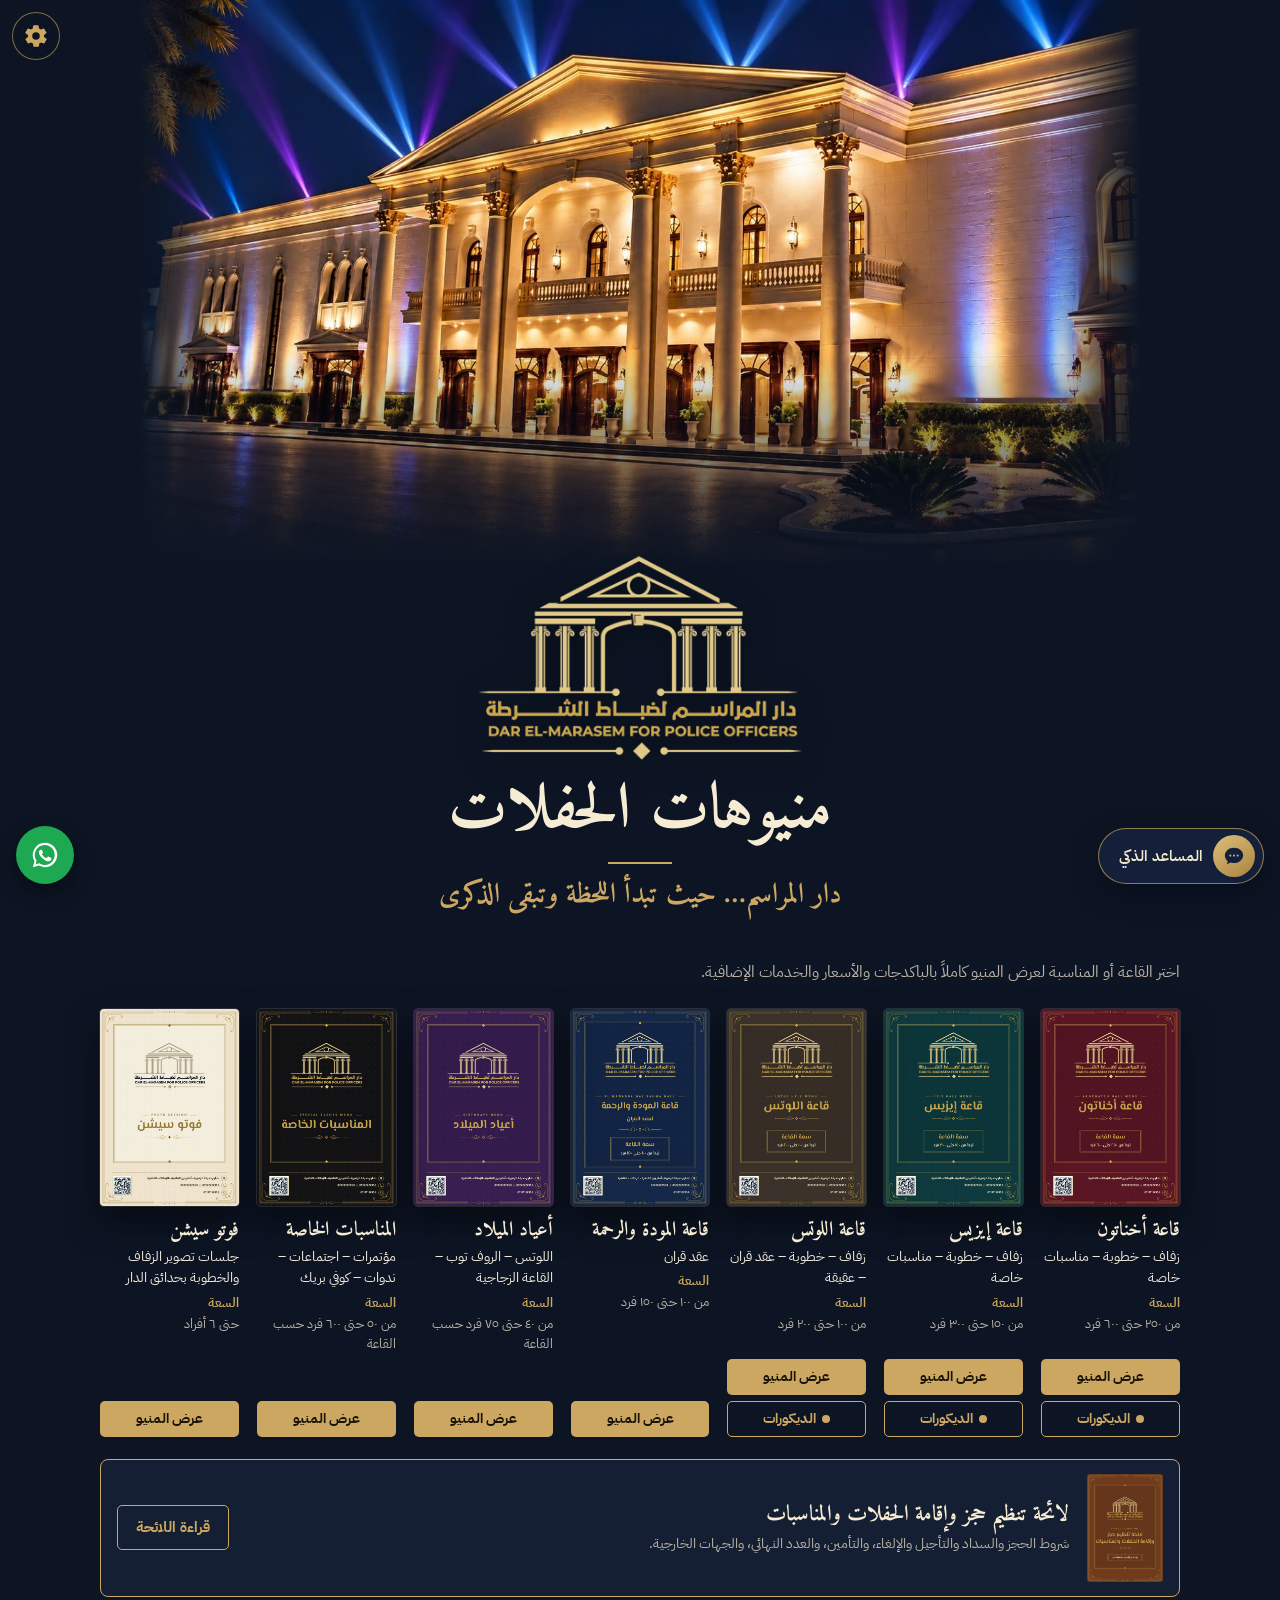
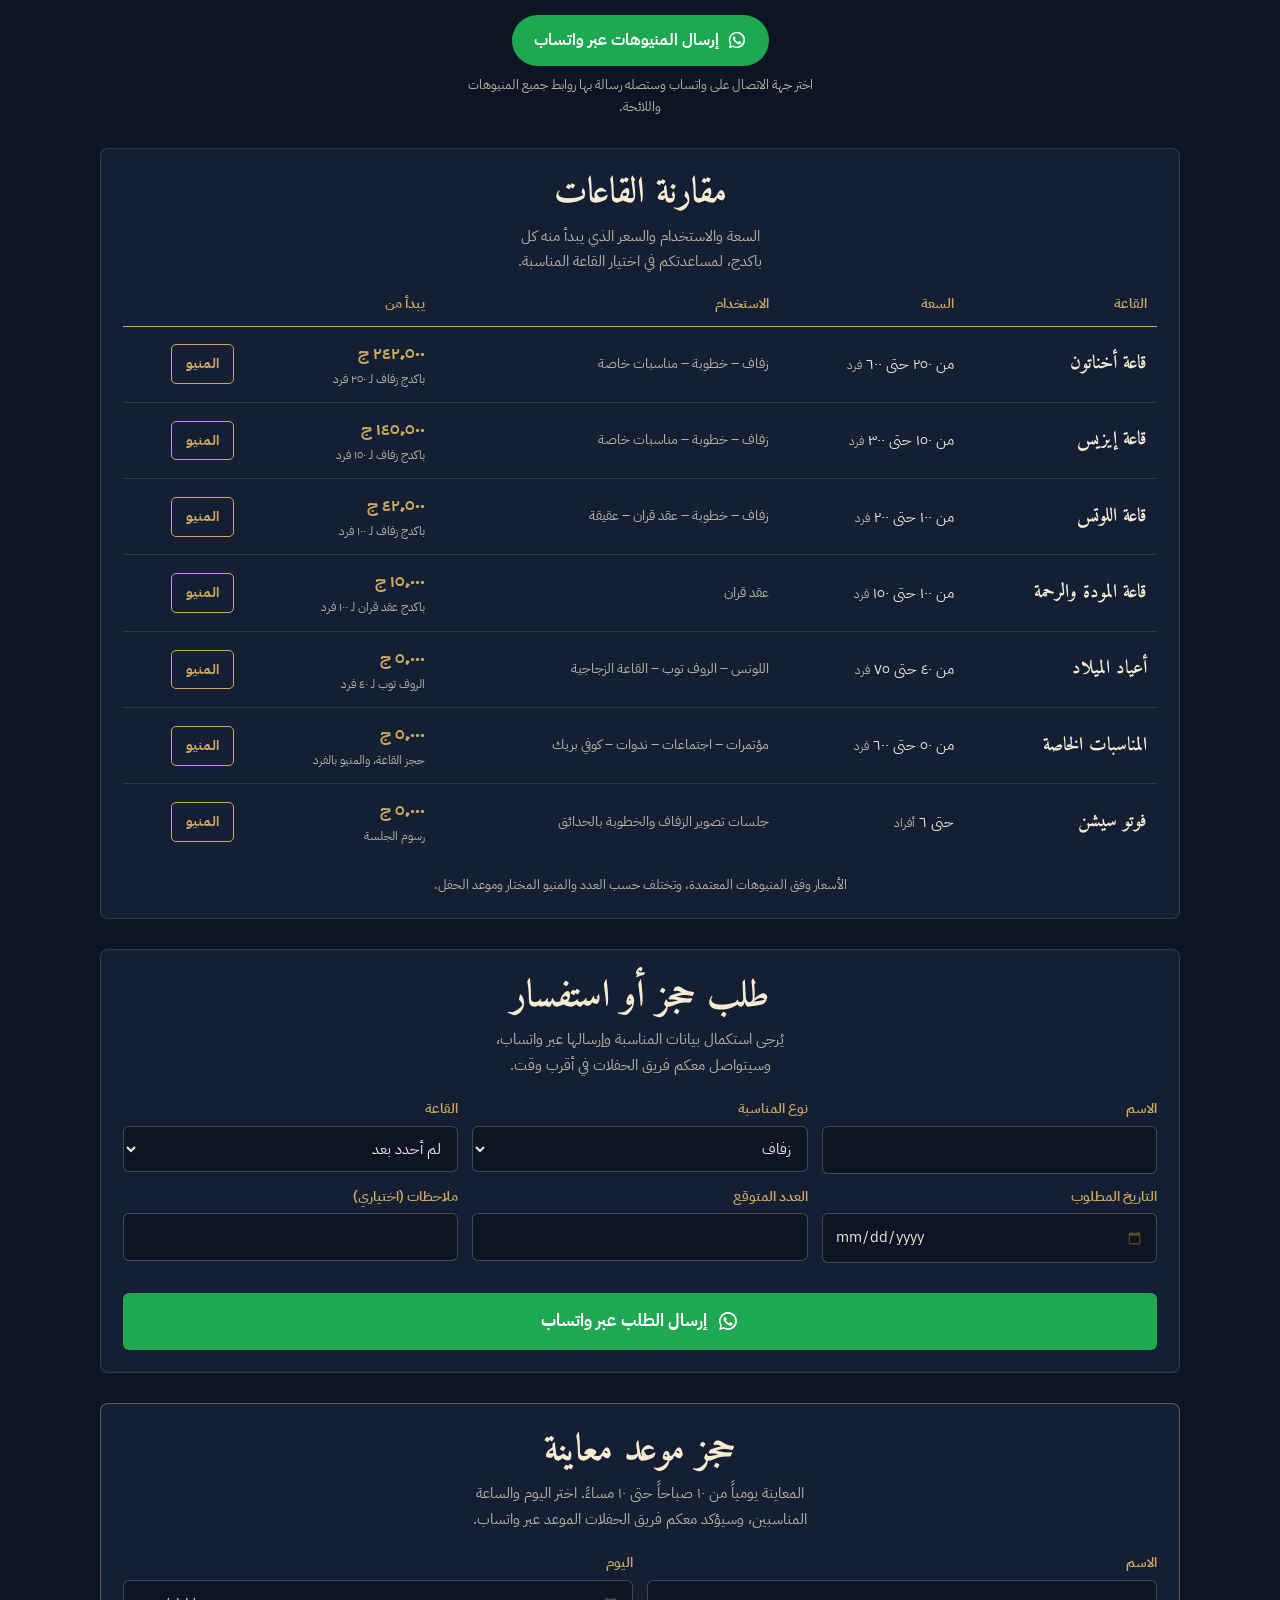
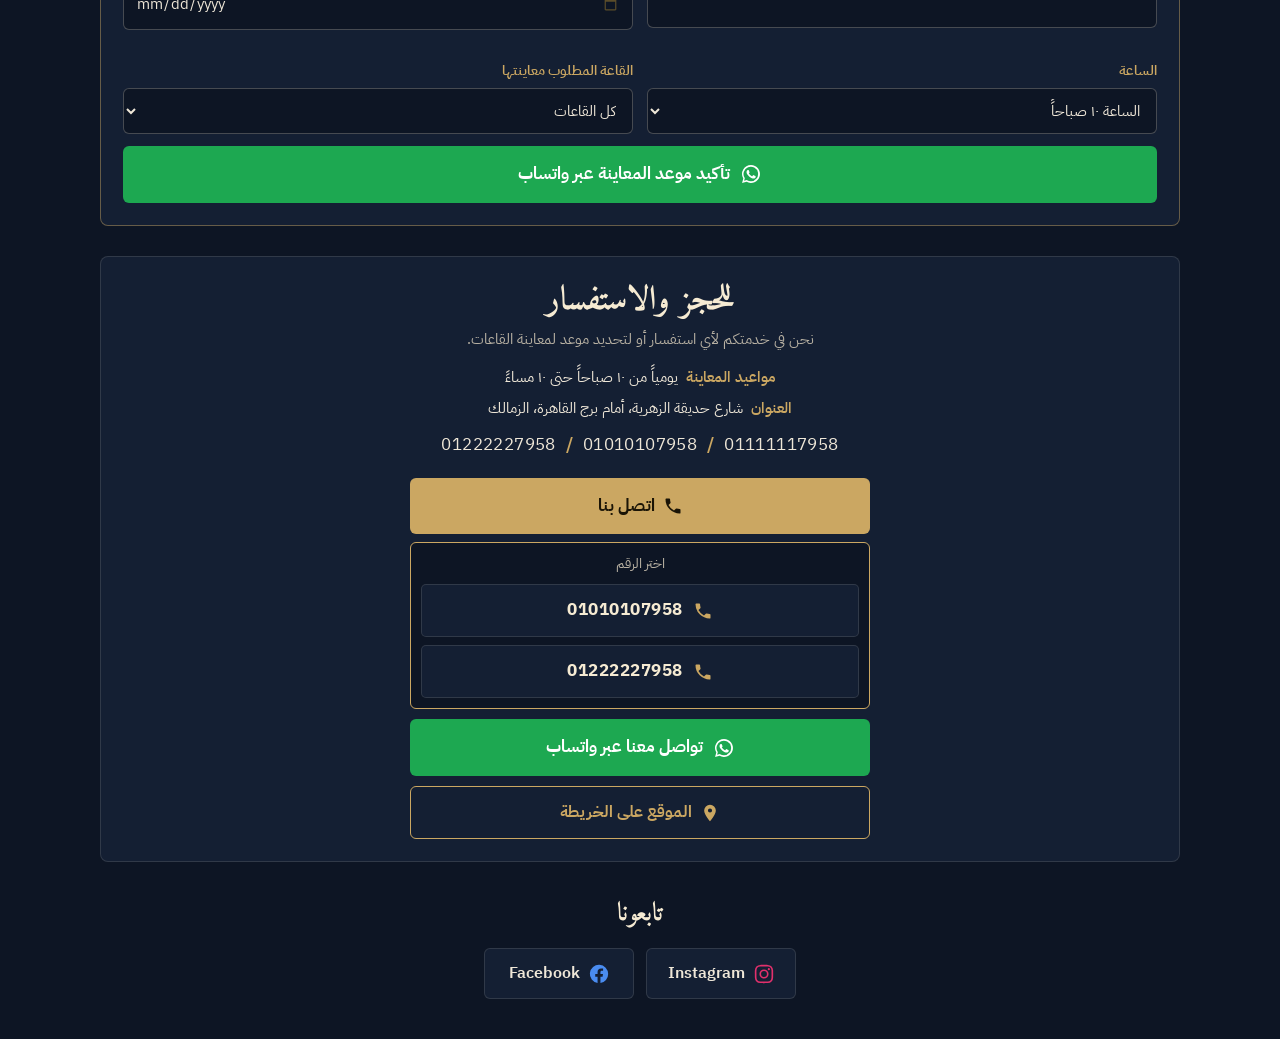
==== commit 5f05428f: "Add files via upload" ====
--- a/index.html
+++ b/index.html
@@ -774,5 +774,6 @@
 show();
 </script>
 
+<script src="bot/bot.js" defer></script>
 </body>
 </html>
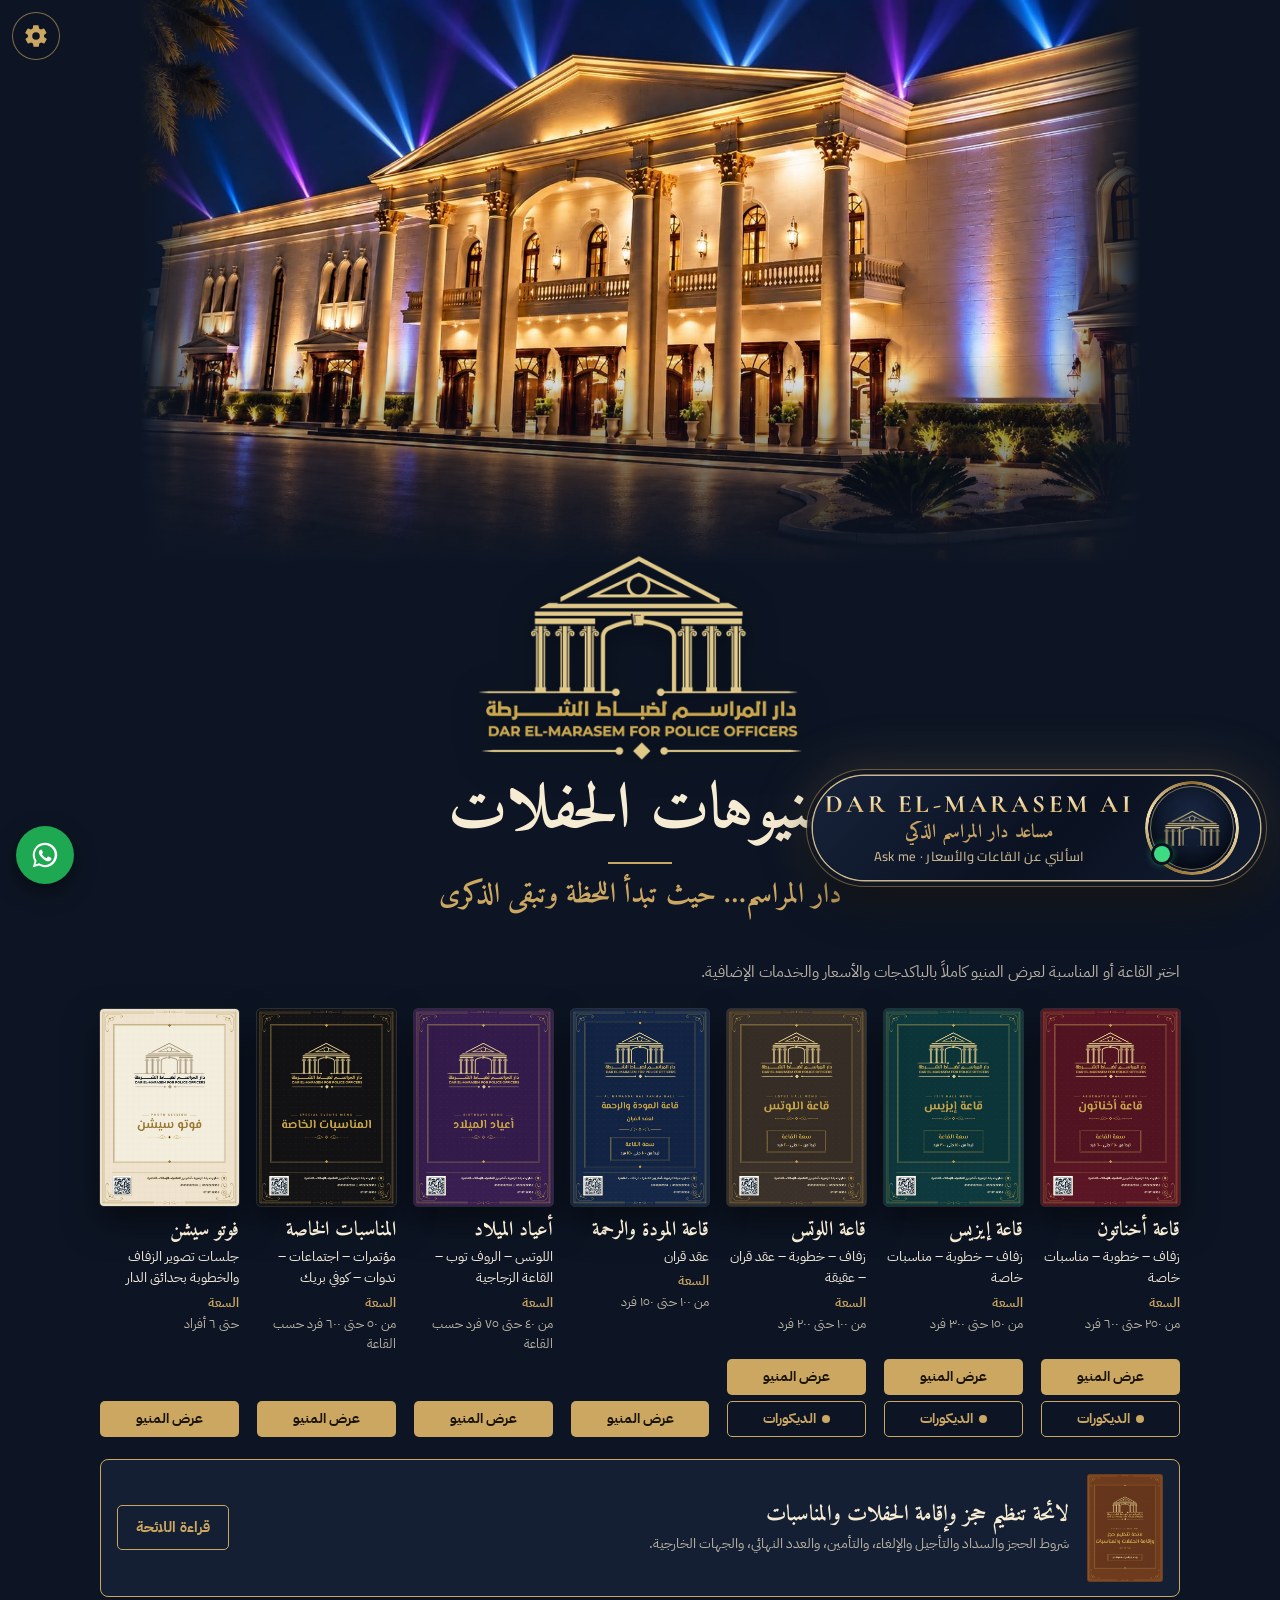
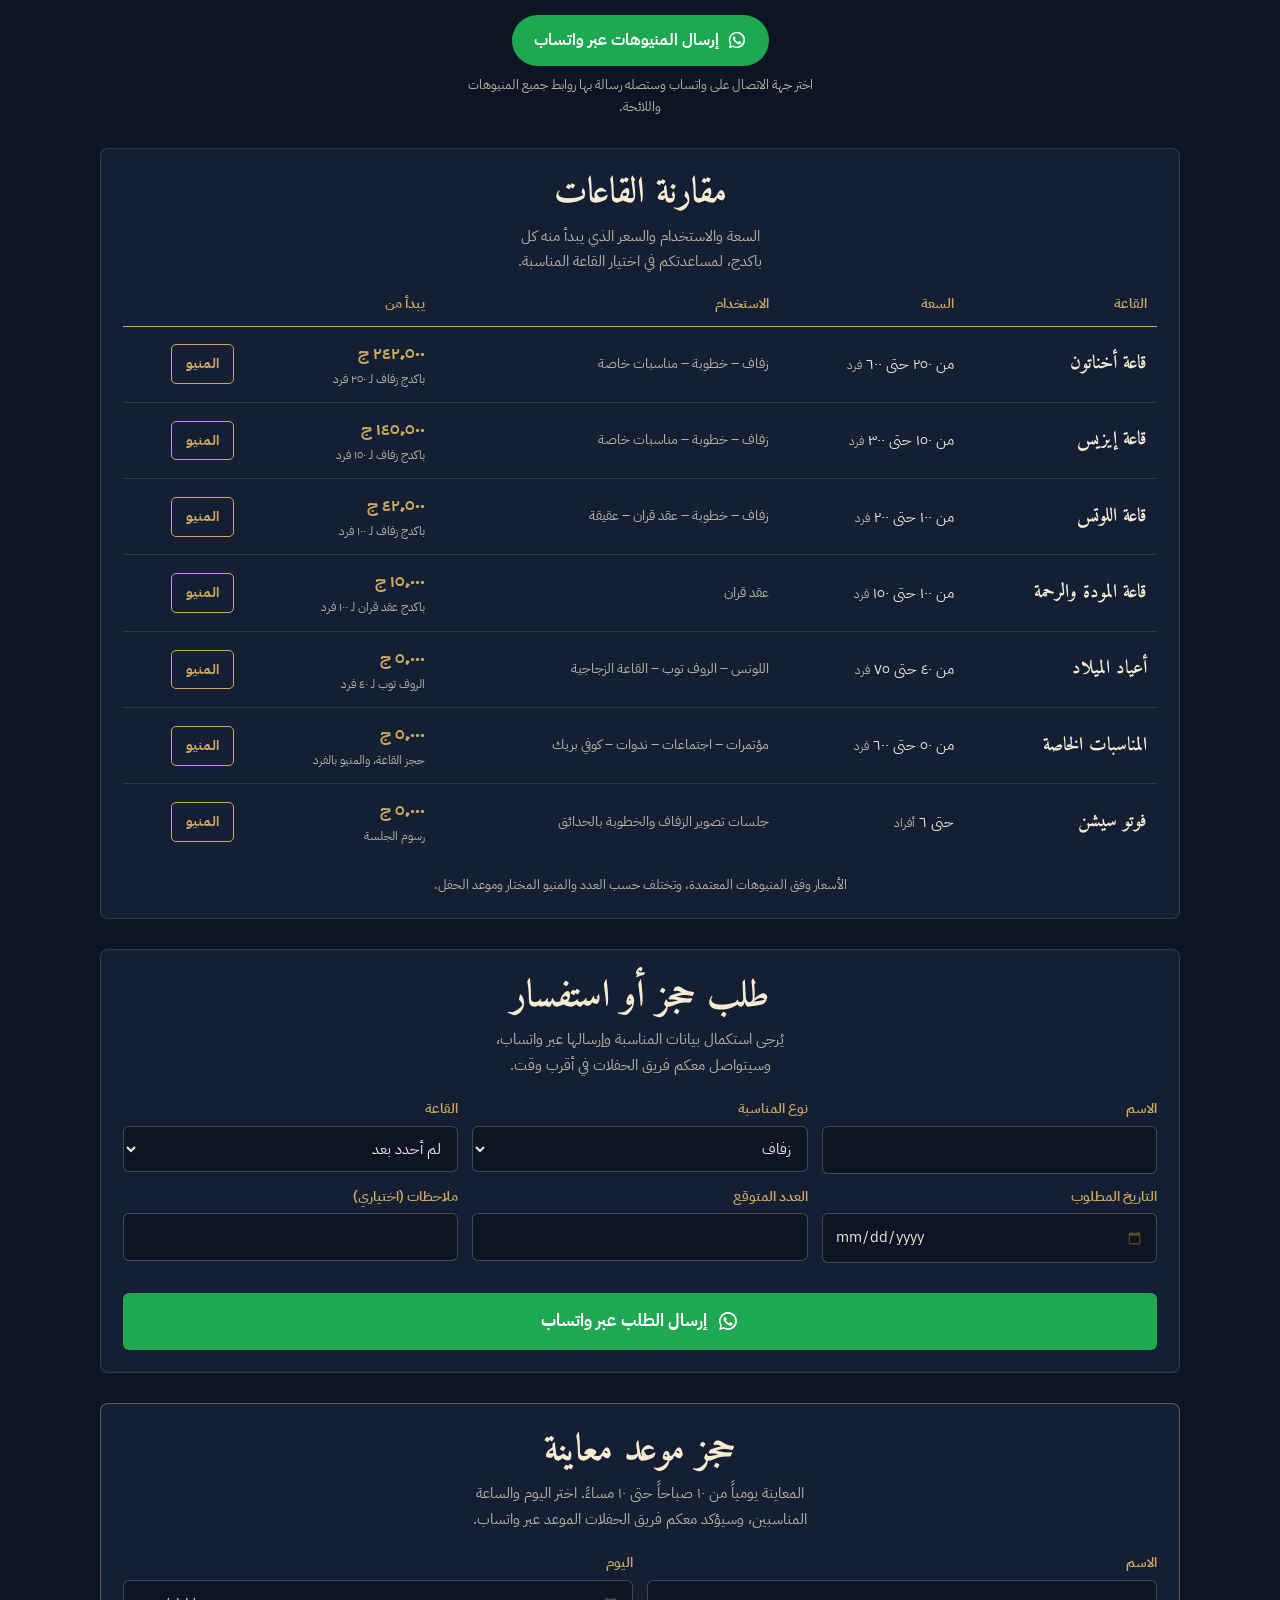
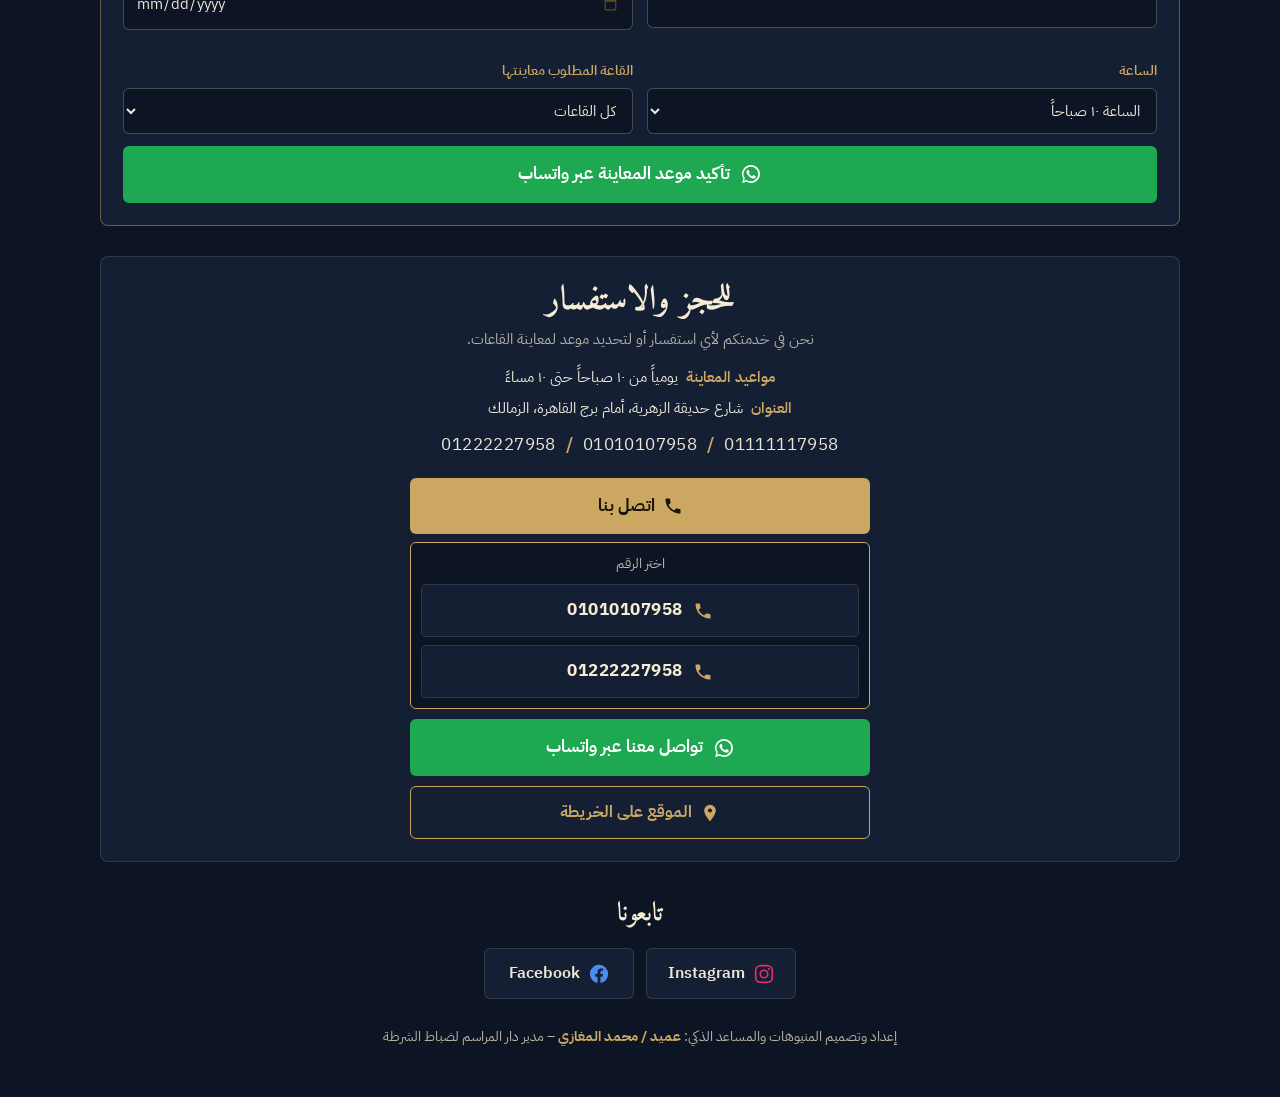
==== commit 86fcfab5: "Add files via upload" ====
--- a/index.html
+++ b/index.html
@@ -10,7 +10,7 @@
 <title>منيوهات دار المراسم</title>
 <link rel="preconnect" href="https://fonts.googleapis.com">
 <link rel="preconnect" href="https://fonts.gstatic.com" crossorigin>
-<link rel="stylesheet" href="https://fonts.googleapis.com/css2?family=Amiri:wght@400;700&family=IBM+Plex+Sans+Arabic:wght@400;500;600;700&display=swap">
+<link rel="stylesheet" href="https://fonts.googleapis.com/css2?family=Amiri:wght@400;700&family=Cairo:wght@400;600;700&family=IBM+Plex+Sans+Arabic:wght@400;500;600;700&display=swap">
 <style>
 /* Layout: the house at night as the opening band, then one row per hall (its cover + a clear "view menu" action), a WhatsApp booking line, and a page-by-page reader tinted in the hall's colour. Single dark look, after the facade lit at night. */
 :root{
@@ -292,6 +292,7 @@
 @media(max-width:620px){.hero .tag{font-size:5.2vw!important;white-space:nowrap}}
 @media(max-width:620px){.tels{flex-wrap:nowrap;gap:6px}.tels .tel{font-size:3.3vw;letter-spacing:0}.tels .sep{font-size:3.5vw}.book>div{min-width:0}}
 .hall,.rules{-webkit-tap-highlight-color:transparent}.go{cursor:pointer;text-decoration:none;-webkit-tap-highlight-color:rgba(203,167,98,.25)}
+.credit{text-align:center;margin:26px auto 8px;padding:0 16px;color:var(--stone-dim);font-size:14px}.credit b{color:var(--brass)}
 </style>
 </head>
 <body>
@@ -371,6 +372,7 @@
       <h2>تابعونا</h2>
       <div class="soc"><a href="https://www.instagram.com/darelmarasem" target="_blank" rel="noopener" class="ig"><svg viewBox="0 0 24 24" width="22" height="22" aria-hidden="true"><path fill="currentColor" d="M12 7a5 5 0 1 0 0 10 5 5 0 0 0 0-10zm0 8.2a3.2 3.2 0 1 1 0-6.4 3.2 3.2 0 0 1 0 6.4zM17.3 5.5a1.2 1.2 0 1 0 0 2.4 1.2 1.2 0 0 0 0-2.4zM12 2c-2.7 0-3 0-4.1.06C4.3 2.2 2.2 4.3 2.06 7.9 2 9 2 9.3 2 12s0 3 .06 4.1c.16 3.6 2.24 5.7 5.84 5.84C9 22 9.3 22 12 22s3 0 4.1-.06c3.6-.16 5.7-2.24 5.84-5.84C22 15 22 14.7 22 12s0-3-.06-4.1C21.78 4.3 19.7 2.22 16.1 2.06 15 2 14.7 2 12 2zm0 1.8c2.67 0 2.98 0 4.04.06 2.7.12 3.97 1.4 4.1 4.1.04 1.06.06 1.37.06 4.04s0 2.98-.06 4.04c-.13 2.7-1.4 3.97-4.1 4.1-1.06.04-1.37.06-4.04.06s-2.98 0-4.04-.06c-2.71-.13-3.97-1.41-4.1-4.1C3.82 14.98 3.8 14.67 3.8 12s0-2.98.06-4.04c.13-2.7 1.4-3.97 4.1-4.1C9.02 3.82 9.33 3.8 12 3.8z"/></svg><span dir="ltr">Instagram</span></a><a href="https://www.facebook.com/share/1FXFmzZdxc/" target="_blank" rel="noopener" class="fb"><svg viewBox="0 0 24 24" width="22" height="22" aria-hidden="true"><path fill="currentColor" d="M22 12a10 10 0 1 0-11.56 9.88v-6.99H7.9V12h2.54V9.8c0-2.5 1.49-3.89 3.78-3.89 1.09 0 2.24.2 2.24.2v2.46h-1.26c-1.24 0-1.63.77-1.63 1.56V12h2.78l-.44 2.89h-2.34v6.99A10 10 0 0 0 22 12z"/></svg><span dir="ltr">Facebook</span></a></div>
     </section>
+    <p class="credit">إعداد وتصميم المنيوهات والمساعد الذكي: <b>عميد / محمد المغازي</b> – مدير دار المراسم لضباط الشرطة</p>
   </main>
 <div class="setm" id="setM" hidden role="dialog" aria-modal="true" aria-labelledby="setT">
   <div class="setc">
@@ -721,7 +723,7 @@
   const dv = document.getElementById('decorV'); dv.hidden = true;
   if (CURID.startsWith('decor-') && DEC[CURID.slice(6)]) { renderDecor(CURID.slice(6)); home.hidden = true; reader.hidden = true; dv.hidden = false; window.scrollTo({ top: 0, behavior: 'instant' }); return; }
   const h = CURID, m = h === 'rules' ? RULES : MENUS.find(x => x.id === h);
-  if (!m) { reader.hidden = true; home.hidden = false; fab.href = waLink(GENERAL); document.title = 'منيوهات دار المراسم'; return; }
+  if (!m) { if (window.DMMenu) window.DMMenu.clear(); reader.hidden = true; home.hidden = false; fab.href = waLink(GENERAL); document.title = 'منيوهات دار المراسم'; return; }
   const msg = m.id === 'rules' ? GENERAL : `دار المراسم لضباط الشرطة – أرغب في الاستفسار عن حجز ${m.name}`;
   document.getElementById('rtitle').textContent = m.id === 'rules' ? m.name : 'منيو ' + m.name;
   document.getElementById('rcount').textContent = AR(m.n) + ' صفحة';
@@ -730,6 +732,7 @@
   document.getElementById('waHall').href = waLink(msg); fab.href = waLink(msg);
   reader.style.setProperty('--hall', BAR[m.id]);
   document.getElementById('pages').innerHTML = Array.from({ length: m.n }, (_, k) => `<img src="${pg(m, k + 1)}" alt="${m.name} – صفحة ${AR(k + 1)}" width="1100" height="1560" ${k > 1 ? 'loading="lazy"' : ''}>`).join('');
+  if (window.DMMenu) { window.DMMenu.render(document.getElementById('pages'), m.id); document.getElementById('rcount').textContent = ''; }
   home.hidden = true; reader.hidden = false; window.scrollTo(0, 0);
 }
 function go(id) { CURID = id; try { history.pushState(null, '', '#' + id); } catch (e) { } show(); }
@@ -774,6 +777,8 @@
 show();
 </script>
 
+<script src="menu/menu.js"></script>
+<script>if (location.hash.length > 1) show();</script>
 <script src="bot/bot.js" defer></script>
 </body>
 </html>
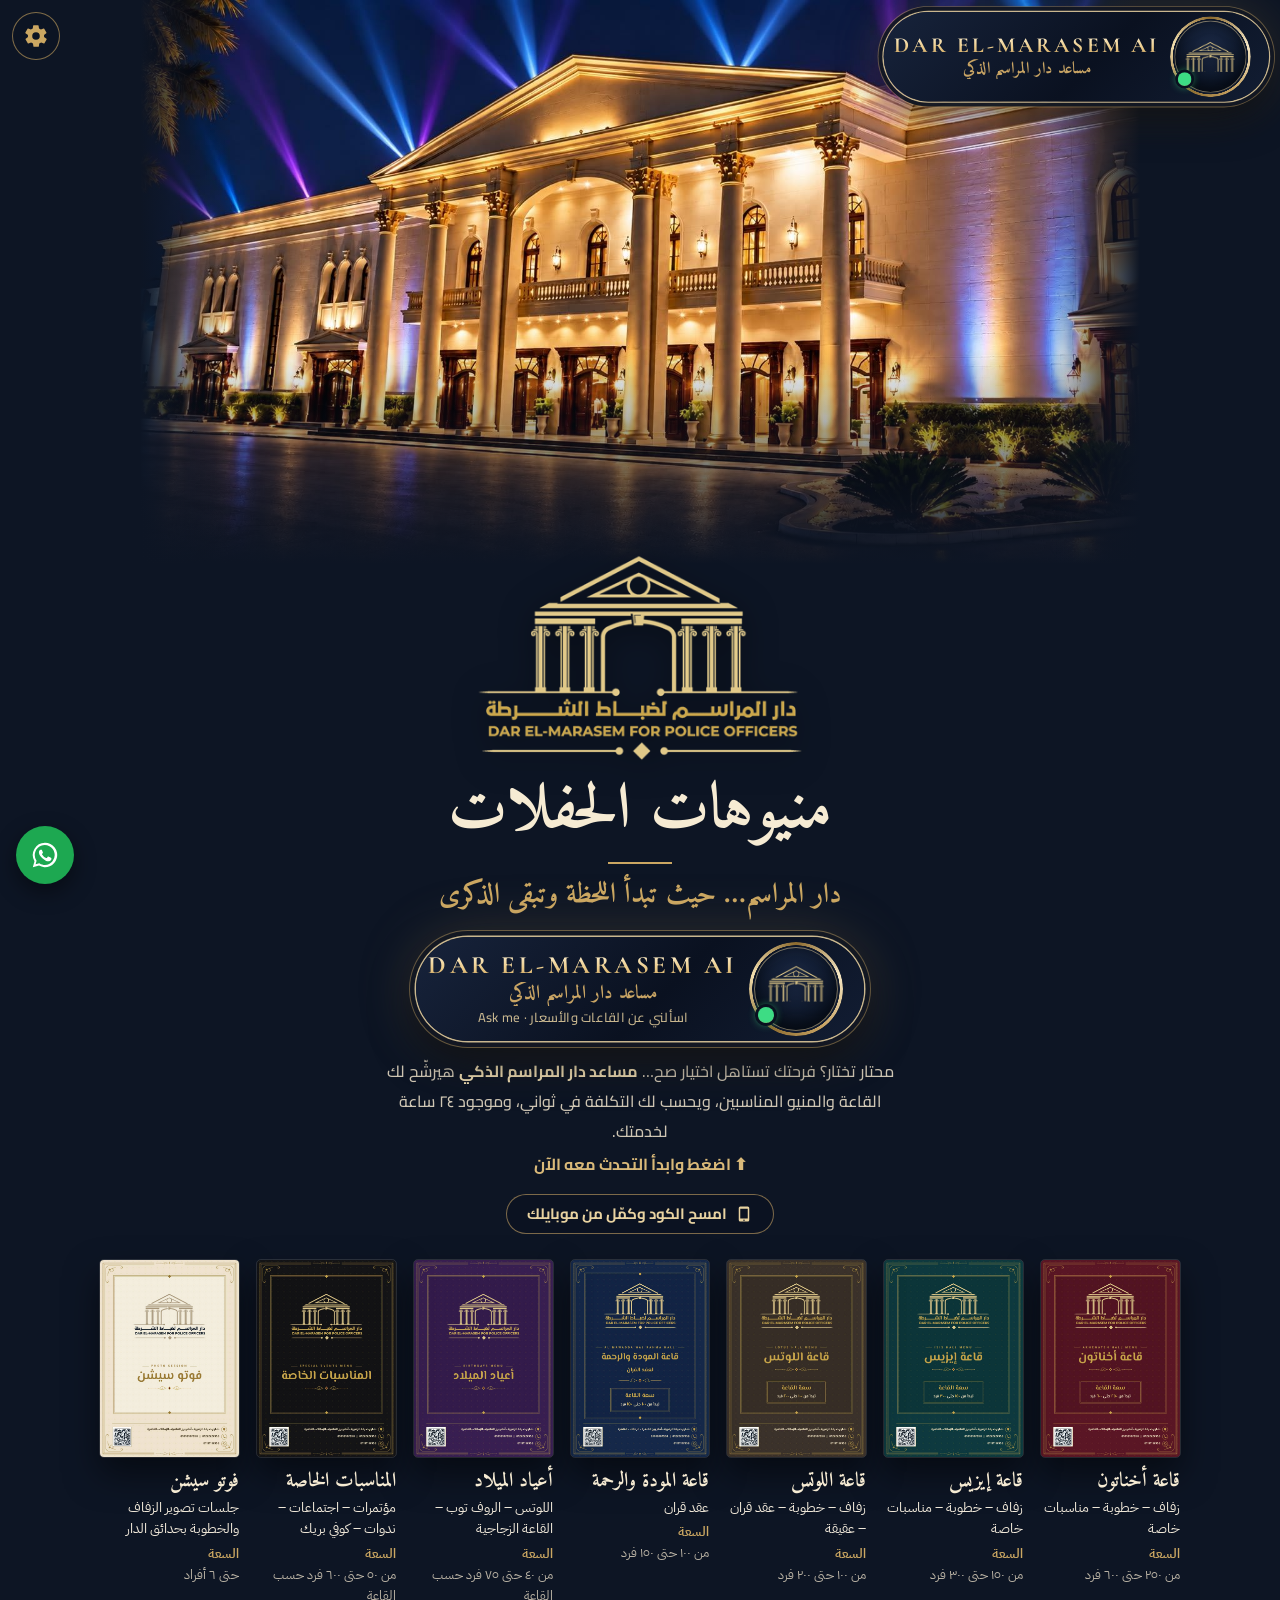
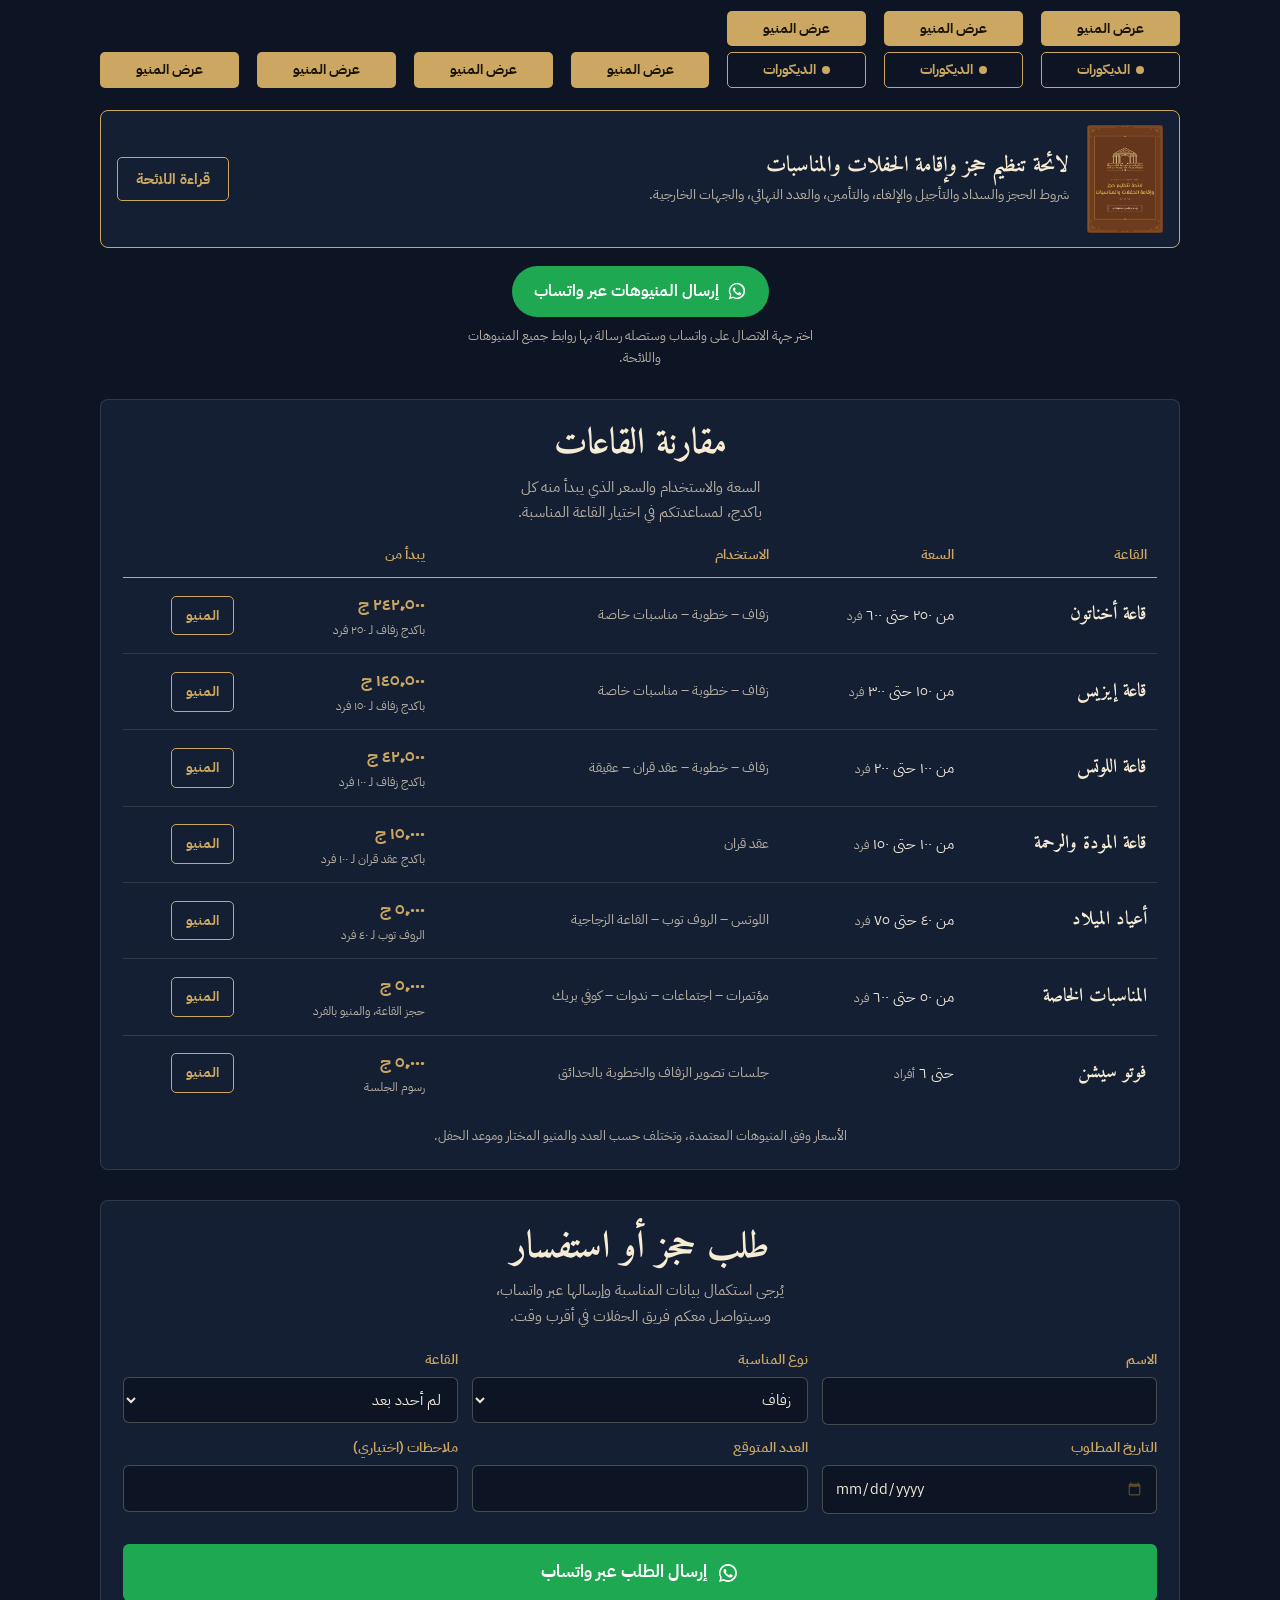
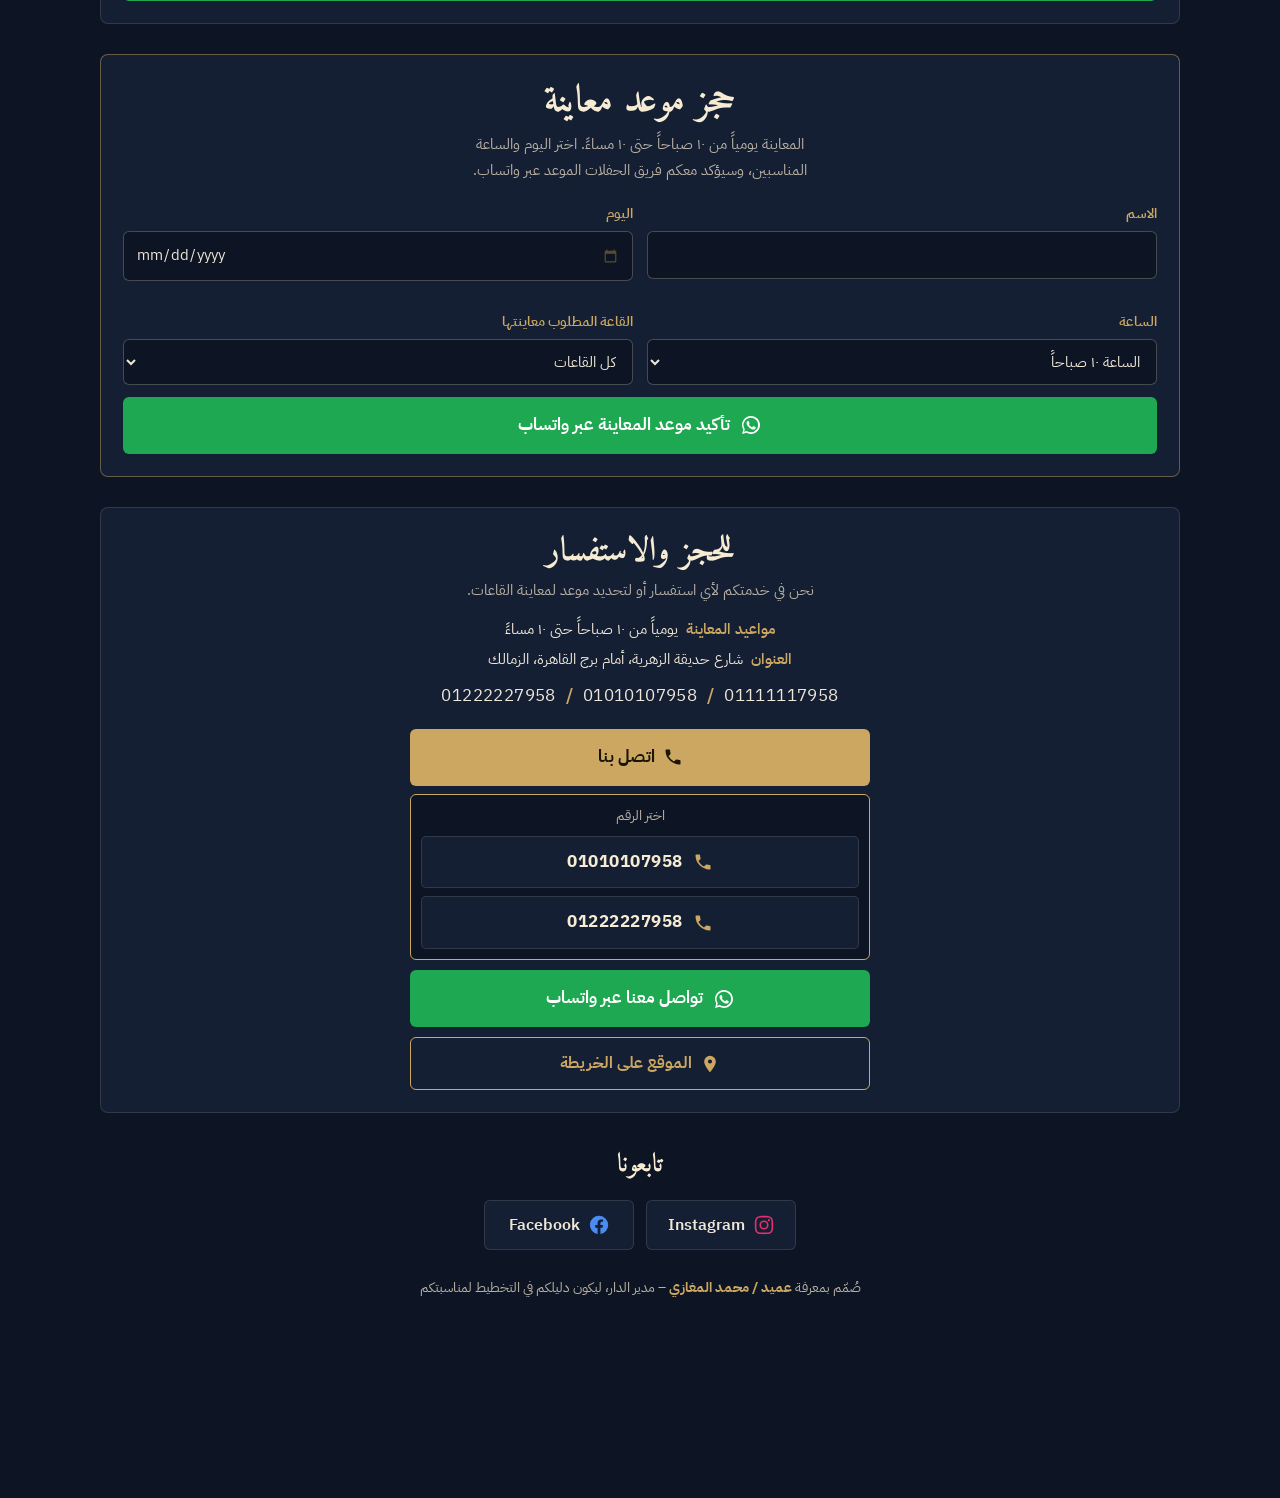
==== commit 68079fc7: "Add files via upload" ====
--- a/index.html
+++ b/index.html
@@ -309,7 +309,6 @@
     </div>
   </header>
   <main class="wrap">
-    <p class="lead">اختر القاعة أو المناسبة لعرض المنيو كاملاً بالباكدجات والأسعار والخدمات الإضافية.</p>
     <ul class="halls" id="halls"></ul>
     <div class="rules">
       <img src="p/rules-01.jpg" alt="غلاف لائحة تنظيم حجز وإقامة الحفلات" width="1100" height="1560" loading="lazy">
@@ -372,7 +371,7 @@
       <h2>تابعونا</h2>
       <div class="soc"><a href="https://www.instagram.com/darelmarasem" target="_blank" rel="noopener" class="ig"><svg viewBox="0 0 24 24" width="22" height="22" aria-hidden="true"><path fill="currentColor" d="M12 7a5 5 0 1 0 0 10 5 5 0 0 0 0-10zm0 8.2a3.2 3.2 0 1 1 0-6.4 3.2 3.2 0 0 1 0 6.4zM17.3 5.5a1.2 1.2 0 1 0 0 2.4 1.2 1.2 0 0 0 0-2.4zM12 2c-2.7 0-3 0-4.1.06C4.3 2.2 2.2 4.3 2.06 7.9 2 9 2 9.3 2 12s0 3 .06 4.1c.16 3.6 2.24 5.7 5.84 5.84C9 22 9.3 22 12 22s3 0 4.1-.06c3.6-.16 5.7-2.24 5.84-5.84C22 15 22 14.7 22 12s0-3-.06-4.1C21.78 4.3 19.7 2.22 16.1 2.06 15 2 14.7 2 12 2zm0 1.8c2.67 0 2.98 0 4.04.06 2.7.12 3.97 1.4 4.1 4.1.04 1.06.06 1.37.06 4.04s0 2.98-.06 4.04c-.13 2.7-1.4 3.97-4.1 4.1-1.06.04-1.37.06-4.04.06s-2.98 0-4.04-.06c-2.71-.13-3.97-1.41-4.1-4.1C3.82 14.98 3.8 14.67 3.8 12s0-2.98.06-4.04c.13-2.7 1.4-3.97 4.1-4.1C9.02 3.82 9.33 3.8 12 3.8z"/></svg><span dir="ltr">Instagram</span></a><a href="https://www.facebook.com/share/1FXFmzZdxc/" target="_blank" rel="noopener" class="fb"><svg viewBox="0 0 24 24" width="22" height="22" aria-hidden="true"><path fill="currentColor" d="M22 12a10 10 0 1 0-11.56 9.88v-6.99H7.9V12h2.54V9.8c0-2.5 1.49-3.89 3.78-3.89 1.09 0 2.24.2 2.24.2v2.46h-1.26c-1.24 0-1.63.77-1.63 1.56V12h2.78l-.44 2.89h-2.34v6.99A10 10 0 0 0 22 12z"/></svg><span dir="ltr">Facebook</span></a></div>
     </section>
-    <p class="credit">إعداد وتصميم المنيوهات والمساعد الذكي: <b>عميد / محمد المغازي</b> – مدير دار المراسم لضباط الشرطة</p>
+    <p class="credit">صُمّم بمعرفة <b>عميد / محمد المغازي</b> – مدير الدار، ليكون دليلكم في التخطيط لمناسبتكم</p>
   </main>
 <div class="setm" id="setM" hidden role="dialog" aria-modal="true" aria-labelledby="setT">
   <div class="setc">
@@ -438,7 +437,7 @@
 document.getElementById('waMain').href = waLink(GENERAL);
 const DECOR = { akhenaten: '#decor-akhenaten', isis: '#decor-isis', lotus: '#decor-lotus' };
 const DEC = {"akhenaten": {"name": "قاعة أخناتون", "en": "AKHENATEN HALL", "cap": "من ٢٥٠ حتى ٦٠٠ فرد", "desc": "كبرى قاعات الدار، تتميز بفخامة الطابع الملكي في ديكوراتها، ويُتوَّج فيها العروسان في مراسم مستوحاة من تتويج الملك أخناتون.", "kosha": "كوشة من تشكيلة كوشات القاعة، مع إمكانية الترقية إلى الاختيار الاسبيشيال", "inc": ["حجز القاعة", "كراسي + ترابيزات", "استيدج بليكسي أسود", "دانس فلور", "كات ووك", "سيلينج", "ليزر FULL LIGHT SYSTEM", "دخان SMOKE", "شاشات عرض LED (٣ ثابتة)", "دي جي", "تصوير فيديو (٢ كاميرا WIRELESS + كرين)", "نسخة فيديو USB", "ديكور (كوشة – سنتربيس)", "سويت DAY USE للعروسة (١٢م – ٧م)"], "groups": [{"g": "الديكورات", "items": [{"n": "ترقية الكوشة إلى اختيار اسبيشيال", "note": "", "p": "٤٬٠٠٠ ج"}, {"n": "ديكور سويت العروسة", "note": "", "p": "٢٬٠٠٠ ج"}, {"n": "ديكور سويت اسبيشيال", "note": "", "p": "٤٬٠٠٠ ج"}, {"n": "ديكور سلم", "note": "", "p": "من ٣٬٠٠٠ ج إلى ١٠٬٠٠٠ ج"}, {"n": "ديكور كريدور", "note": "", "p": "٤٬٠٠٠ ج"}, {"n": "ديكور إنترانس", "note": "باب مدخل القاعة الخارجي", "p": "يبدأ من ٣٬٠٠٠ ج"}, {"n": "ديكور كات ووك", "note": "", "p": "٤٬٥٠٠ ج"}, {"n": "ديكور جيست بوك", "note": "", "p": "١٬٥٠٠ ج"}, {"n": "كتاب جيست بوك", "note": "", "p": "٥٠٠ ج"}, {"n": "فوتو بوز", "note": "", "p": "من ٦٬٠٠٠ ج إلى ٧٬٠٠٠ ج"}, {"n": "فيديو بوز", "note": "", "p": "من ٦٬٠٠٠ ج إلى ٧٬٠٠٠ ج"}, {"n": "WELCOME BOARD", "note": "", "p": "٤٬٠٠٠ ج"}, {"n": "جيرب عروسة صناعي", "note": "", "p": "٧٥٠ ج"}, {"n": "منديل كتب الكتاب", "note": "", "p": "٢٥٠ ج"}, {"n": "صينية شربات + ٢ كأس", "note": "", "p": "٥٠٠ ج"}]}, {"g": "الشاشات", "items": [{"n": "شاشة عرض للإنترانس", "note": "١٨ م", "p": "٧٬٥٠٠ ج"}, {"n": "شاشة عرض للإنترانس VISUAL", "note": "بالاستربات", "p": "١٢٬٥٠٠ ج"}, {"n": "شاشة LED", "note": "خلف الكوشة", "p": "٢٥٬٠٠٠ ج"}, {"n": "شاشة هولوجرام", "note": "", "p": "٢٬٠٠٠ ج"}]}, {"g": "العروض والمؤثرات", "items": [{"n": "شو فاير كلاسيك بالسيارة", "note": "", "p": "١٧٬٠٠٠ ج"}, {"n": "شو فاير اسبيشيال بالسيارة", "note": "", "p": "٢٧٬٠٠٠ ج"}, {"n": "درون لشو الفاير", "note": "", "p": "٤٬٠٠٠ ج"}, {"n": "شو ليزر بيم + كونو", "note": "", "p": "٤٬٠٠٠ ج"}, {"n": "فاير ورك", "note": "عدد ١", "p": "١٬٥٠٠ ج"}, {"n": "مسدس بايرو", "note": "عدد ٢", "p": "٣٬٠٠٠ ج"}, {"n": "ماكينة هيفي فوج", "note": "", "p": "٤٬٠٠٠ ج"}, {"n": "ماكينة بابلز", "note": "", "p": "١٬٠٠٠ ج"}, {"n": "ماكينة بابلز اسبيشيال", "note": "", "p": "٢٬٠٠٠ ج"}, {"n": "صور للعروسين على مبنى القاعات", "note": "", "p": "٤٬٠٠٠ ج"}, {"n": "كتابة أسماء بالليزر على مبنى القاعات", "note": "", "p": "٤٬٠٠٠ ج"}]}, {"g": "التورت", "items": [{"n": "تورتة ٣ دور", "note": "دور تورتة + ٢ FAKE", "p": "١٬٥٠٠ ج"}, {"n": "تورتة ٤٠×٦٠", "note": "", "p": "١٬٧٥٠ ج"}, {"n": "تورتة ٥ دور", "note": "", "p": "٣٬٥٠٠ ج"}, {"n": "نافورة شيكولاتة", "note": "٣ ك", "p": "٣٬٥٠٠ ج"}, {"n": "تورتة مضغوطة", "note": "", "p": "تبدأ من ٤٬٥٠٠ ج"}, {"n": "تورتة ITALIAN WEDDING", "note": "", "p": "٧٬٠٠٠ ج"}]}, {"g": "الزفة والفقرات", "items": [{"n": "زفة دمياطي + تنورة وتحطيب ومزمار", "note": "٨ أفراد", "p": "٤٬٥٠٠ ج"}, {"n": "زفة دمياطي + تنورة وتحطيب ومزمار", "note": "١٢ فرد", "p": "٧٬٥٠٠ ج"}, {"n": "شو تورتة", "note": "طبل ومزمار أو سيوف", "p": "١٬٠٠٠ ج"}]}, {"g": "السويت والغرف", "items": [{"n": "غرفة إضافية DAY USE", "note": "من ١٢ م إلى ٧ م", "p": "٣٬٥٠٠ ج"}, {"n": "سويت إضافي DAY USE", "note": "من ١٢ م إلى ٧ م", "p": "٤٬٥٠٠ ج"}, {"n": "استلام مبكر للسويت أو الغرفة", "note": "الساعة ١٠ ص", "p": "١٬٥٠٠ ج"}, {"n": "تأخير تسليم السويت أو الغرفة", "note": "حتى نهاية الحفل", "p": "١٬٥٠٠ ج"}]}], "wk": ""}, "isis": {"name": "قاعة إيزيس", "en": "ISIS HALL", "cap": "من ١٥٠ حتى ٣٠٠ فرد", "desc": "من القاعات المتميزة بالدار، تجمع بين الطابع الفرعوني والطابع العصري، وتُتوَّج فيها العروس في مراسم الملكة إيزيس.", "kosha": "كوشة من تشكيلة كوشات القاعة", "inc": ["حجز القاعة", "كراسي + ترابيزات", "استيدج بليكسي أسود", "دانس فلور", "سيلينج", "ليزر FULL LIGHT SYSTEM", "دخان SMOKE", "شاشات عرض LED (٣ ثابتة)", "دي جي", "تصوير فيديو (٢ كاميرا WIRELESS + كرين)", "نسخة فيديو USB", "ديكور (كوشة – سنتربيس)", "سويت DAY USE للعروسة (١٢م – ٧م)"], "groups": [{"g": "الديكورات", "items": [{"n": "ترقية الكوشة إلى اختيار اسبيشيال", "note": "", "p": "٤٬٠٠٠ ج"}, {"n": "ديكور سويت العروسة", "note": "", "p": "٢٬٠٠٠ ج"}, {"n": "ديكور سويت اسبيشيال", "note": "", "p": "٤٬٠٠٠ ج"}, {"n": "ديكور كريدور", "note": "", "p": "٤٬٠٠٠ ج"}, {"n": "ديكور إنترانس", "note": "باب مدخل القاعة الخارجي", "p": "يبدأ من ٣٬٠٠٠ ج"}, {"n": "ديكور جيست بوك", "note": "", "p": "١٬٥٠٠ ج"}, {"n": "كتاب جيست بوك", "note": "", "p": "٥٠٠ ج"}, {"n": "فوتو بوز", "note": "", "p": "من ٦٬٠٠٠ ج إلى ٧٬٠٠٠ ج"}, {"n": "فيديو بوز", "note": "", "p": "من ٦٬٠٠٠ ج إلى ٧٬٠٠٠ ج"}, {"n": "WELCOME BOARD", "note": "", "p": "٤٬٠٠٠ ج"}, {"n": "جيرب عروسة صناعي", "note": "", "p": "٧٥٠ ج"}, {"n": "منديل كتب الكتاب", "note": "", "p": "٢٥٠ ج"}, {"n": "صينية شربات + ٢ كأس", "note": "", "p": "٥٠٠ ج"}]}, {"g": "الشاشات", "items": [{"n": "شاشة LED", "note": "خلف الكوشة", "p": "٢٥٬٠٠٠ ج"}, {"n": "شاشة هولوجرام", "note": "", "p": "٢٬٠٠٠ ج"}]}, {"g": "العروض والمؤثرات", "items": [{"n": "شو فاير كلاسيك بالسيارة", "note": "", "p": "١٧٬٠٠٠ ج"}, {"n": "شو فاير اسبيشيال بالسيارة", "note": "", "p": "٢٧٬٠٠٠ ج"}, {"n": "درون لشو الفاير", "note": "", "p": "٤٬٠٠٠ ج"}, {"n": "شو ليزر بيم + كونو", "note": "", "p": "٤٬٠٠٠ ج"}, {"n": "فاير ورك", "note": "عدد ١", "p": "١٬٥٠٠ ج"}, {"n": "مسدس بايرو", "note": "عدد ٢", "p": "٣٬٠٠٠ ج"}, {"n": "ماكينة هيفي فوج", "note": "", "p": "٤٬٠٠٠ ج"}, {"n": "ماكينة بابلز", "note": "", "p": "١٬٠٠٠ ج"}, {"n": "ماكينة بابلز اسبيشيال", "note": "", "p": "٢٬٠٠٠ ج"}, {"n": "صور للعروسين على مبنى القاعات", "note": "", "p": "٤٬٠٠٠ ج"}, {"n": "كتابة أسماء بالليزر على مبنى القاعات", "note": "", "p": "٤٬٠٠٠ ج"}]}, {"g": "التورت", "items": [{"n": "تورتة ٣ دور", "note": "دور تورتة + ٢ FAKE", "p": "١٬٥٠٠ ج"}, {"n": "تورتة ٤٠×٦٠", "note": "", "p": "١٬٧٥٠ ج"}, {"n": "تورتة ٥ دور", "note": "", "p": "٣٬٥٠٠ ج"}, {"n": "نافورة شيكولاتة", "note": "٣ ك", "p": "٣٬٥٠٠ ج"}, {"n": "تورتة مضغوطة", "note": "", "p": "تبدأ من ٤٬٥٠٠ ج"}, {"n": "تورتة ITALIAN WEDDING", "note": "", "p": "٧٬٠٠٠ ج"}]}, {"g": "الزفة والفقرات", "items": [{"n": "زفة دمياطي + تنورة وتحطيب ومزمار", "note": "٨ أفراد", "p": "٤٬٥٠٠ ج"}, {"n": "زفة دمياطي + تنورة وتحطيب ومزمار", "note": "١٢ فرد", "p": "٧٬٥٠٠ ج"}, {"n": "شو تورتة", "note": "طبل ومزمار أو سيوف", "p": "١٬٠٠٠ ج"}]}, {"g": "السويت والغرف", "items": [{"n": "غرفة إضافية DAY USE", "note": "من ١٢ م إلى ٧ م", "p": "٣٬٥٠٠ ج"}, {"n": "سويت إضافي DAY USE", "note": "من ١٢ م إلى ٧ م", "p": "٤٬٥٠٠ ج"}, {"n": "استلام مبكر للسويت أو الغرفة", "note": "الساعة ١٠ ص", "p": "١٬٥٠٠ ج"}, {"n": "تأخير تسليم السويت أو الغرفة", "note": "حتى نهاية الحفل", "p": "١٬٥٠٠ ج"}]}], "wk": "٥٬٠٠٠ ج"}, "lotus": {"name": "قاعة اللوتس", "en": "LOTUS HALL", "cap": "من ١٠٠ حتى ٢٠٠ فرد", "desc": "أصغر قاعات الدار مساحةً وأكثرها خصوصية، يظهر فيها العروسان كزهرتين وسط حديقة مزهرة كزهرة اللوتس.", "kosha": "كوشة من تشكيلة كوشات القاعة", "inc": ["حجز القاعة", "كراسي + ترابيزات", "استيدج", "دانس فلور أسود", "سيلينج", "ليزر FULL LIGHT SYSTEM", "دخان SMOKE", "شاشات عرض LED (٢ ثابتة)", "دي جي", "تصوير فيديو HD", "نسخة فيديو USB", "ديكور (كوشة – سنتربيس)", "سويت DAY USE للعروسة (١٢م – ٧م)"], "groups": [{"g": "الديكورات", "items": [{"n": "ديكور سويت العروسة", "note": "", "p": "٢٬٠٠٠ ج"}, {"n": "ديكور سويت اسبيشيال", "note": "", "p": "٤٬٠٠٠ ج"}, {"n": "ديكور كريدور", "note": "", "p": "٣٬٠٠٠ ج"}, {"n": "ديكور جيست بوك", "note": "", "p": "١٬٥٠٠ ج"}, {"n": "كتاب جيست بوك", "note": "", "p": "٥٠٠ ج"}, {"n": "فوتو بوز", "note": "", "p": "من ٦٬٠٠٠ ج إلى ٧٬٠٠٠ ج"}, {"n": "فيديو بوز", "note": "", "p": "من ٦٬٠٠٠ ج إلى ٧٬٠٠٠ ج"}, {"n": "جيرب عروسة صناعي", "note": "", "p": "٧٥٠ ج"}, {"n": "منديل كتب الكتاب", "note": "", "p": "٢٥٠ ج"}, {"n": "صينية شربات + ٢ كأس", "note": "", "p": "٥٠٠ ج"}]}, {"g": "العروض والمؤثرات", "items": [{"n": "شو فاير كلاسيك + سيارة", "note": "", "p": "١٧٬٠٠٠ ج"}, {"n": "شو فاير اسبيشيال + سيارة", "note": "", "p": "٢٧٬٠٠٠ ج"}, {"n": "درون لشو الفاير", "note": "", "p": "٤٬٠٠٠ ج"}, {"n": "شو ليزر بيم + كونو", "note": "", "p": "٤٬٠٠٠ ج"}, {"n": "فاير ورك", "note": "عدد ١", "p": "١٬٥٠٠ ج"}, {"n": "مسدس بايرو", "note": "عدد ٢", "p": "٣٬٠٠٠ ج"}, {"n": "ماكينة هيفي فوج", "note": "", "p": "٤٬٠٠٠ ج"}, {"n": "ماكينة بابلز", "note": "", "p": "١٬٠٠٠ ج"}, {"n": "ماكينة بابلز اسبيشيال", "note": "", "p": "٢٬٠٠٠ ج"}, {"n": "شاشة هولوجرام", "note": "", "p": "٢٬٠٠٠ ج"}, {"n": "صور للعروسين على مبنى القاعات", "note": "", "p": "٤٬٠٠٠ ج"}, {"n": "كتابة أسماء بالليزر على مبنى القاعات", "note": "", "p": "٤٬٠٠٠ ج"}]}, {"g": "التورت", "items": [{"n": "تورتة ٣ دور", "note": "دور تورتة + ٢ FAKE", "p": "١٬٥٠٠ ج"}, {"n": "تورتة ٤٠×٦٠", "note": "", "p": "١٬٧٥٠ ج"}, {"n": "تورتة ٥ دور", "note": "", "p": "٣٬٥٠٠ ج"}, {"n": "نافورة شيكولاتة", "note": "٣ ك", "p": "٣٬٥٠٠ ج"}, {"n": "تورتة مضغوطة", "note": "", "p": "تبدأ من ٤٬٥٠٠ ج"}, {"n": "تورتة ITALIAN WEDDING", "note": "", "p": "٧٬٠٠٠ ج"}]}, {"g": "الزفة والفقرات", "items": [{"n": "زفة دمياطي + تنورة وتحطيب ومزمار", "note": "٨ أفراد", "p": "٤٬٥٠٠ ج"}, {"n": "زفة دمياطي + تنورة وتحطيب ومزمار", "note": "١٢ فرد", "p": "٧٬٥٠٠ ج"}, {"n": "شو تورتة", "note": "طبل ومزمار أو سيوف", "p": "١٬٠٠٠ ج"}]}, {"g": "السويت والغرف", "items": [{"n": "غرفة إضافية DAY USE", "note": "من ١٢ م إلى ٧ م", "p": "٣٬٥٠٠ ج"}, {"n": "سويت إضافي DAY USE", "note": "من ١٢ م إلى ٧ م", "p": "٤٬٥٠٠ ج"}, {"n": "استلام مبكر للسويت أو الغرفة", "note": "الساعة ١٠ ص", "p": "١٬٥٠٠ ج"}, {"n": "تأخير تسليم السويت أو الغرفة", "note": "حتى نهاية الحفل", "p": "١٬٥٠٠ ج"}]}], "wk": "٢٬٥٠٠ ج"}};
-document.getElementById('halls').innerHTML = MENUS.map(m => `<li><div class="hall" style="--c:${m.c}"><img src="${pg(m, 1)}" alt="غلاف منيو ${m.name}" width="1100" height="1560" loading="lazy"><span class="tx"><b>${m.name}</b><span class="use">${m.use}</span><dl class="spec"><dt>السعة</dt><dd>${m.cap}</dd></dl><span class="btns"><a class="go" href="#${m.id}">عرض المنيو <small>${AR(m.n)} صفحة</small></a>${DECOR[m.id] ? `<a class="dec" href="${DECOR[m.id]}">الديكورات</a>` : ''}</span></span></div></li>`).join('');
+document.getElementById('halls').innerHTML = MENUS.map(m => `<li><div class="hall" style="--c:${m.c}"><img src="${pg(m, 1)}" alt="غلاف منيو ${m.name}" width="1100" height="1560" loading="lazy"><span class="tx"><b>${m.name}</b><span class="use">${m.use}</span><dl class="spec"><dt>السعة</dt><dd>${m.cap}</dd></dl><span class="btns"><a class="go" href="#${m.id}">عرض المنيو</a>${DECOR[m.id] ? `<a class="dec" href="${DECOR[m.id]}">الديكورات</a>` : ''}</span></span></div></li>`).join('');
 const home = document.getElementById('home'), reader = document.getElementById('reader'), fab = document.getElementById('fab');
 let CURID = location.hash.slice(1);
 const GAL = {
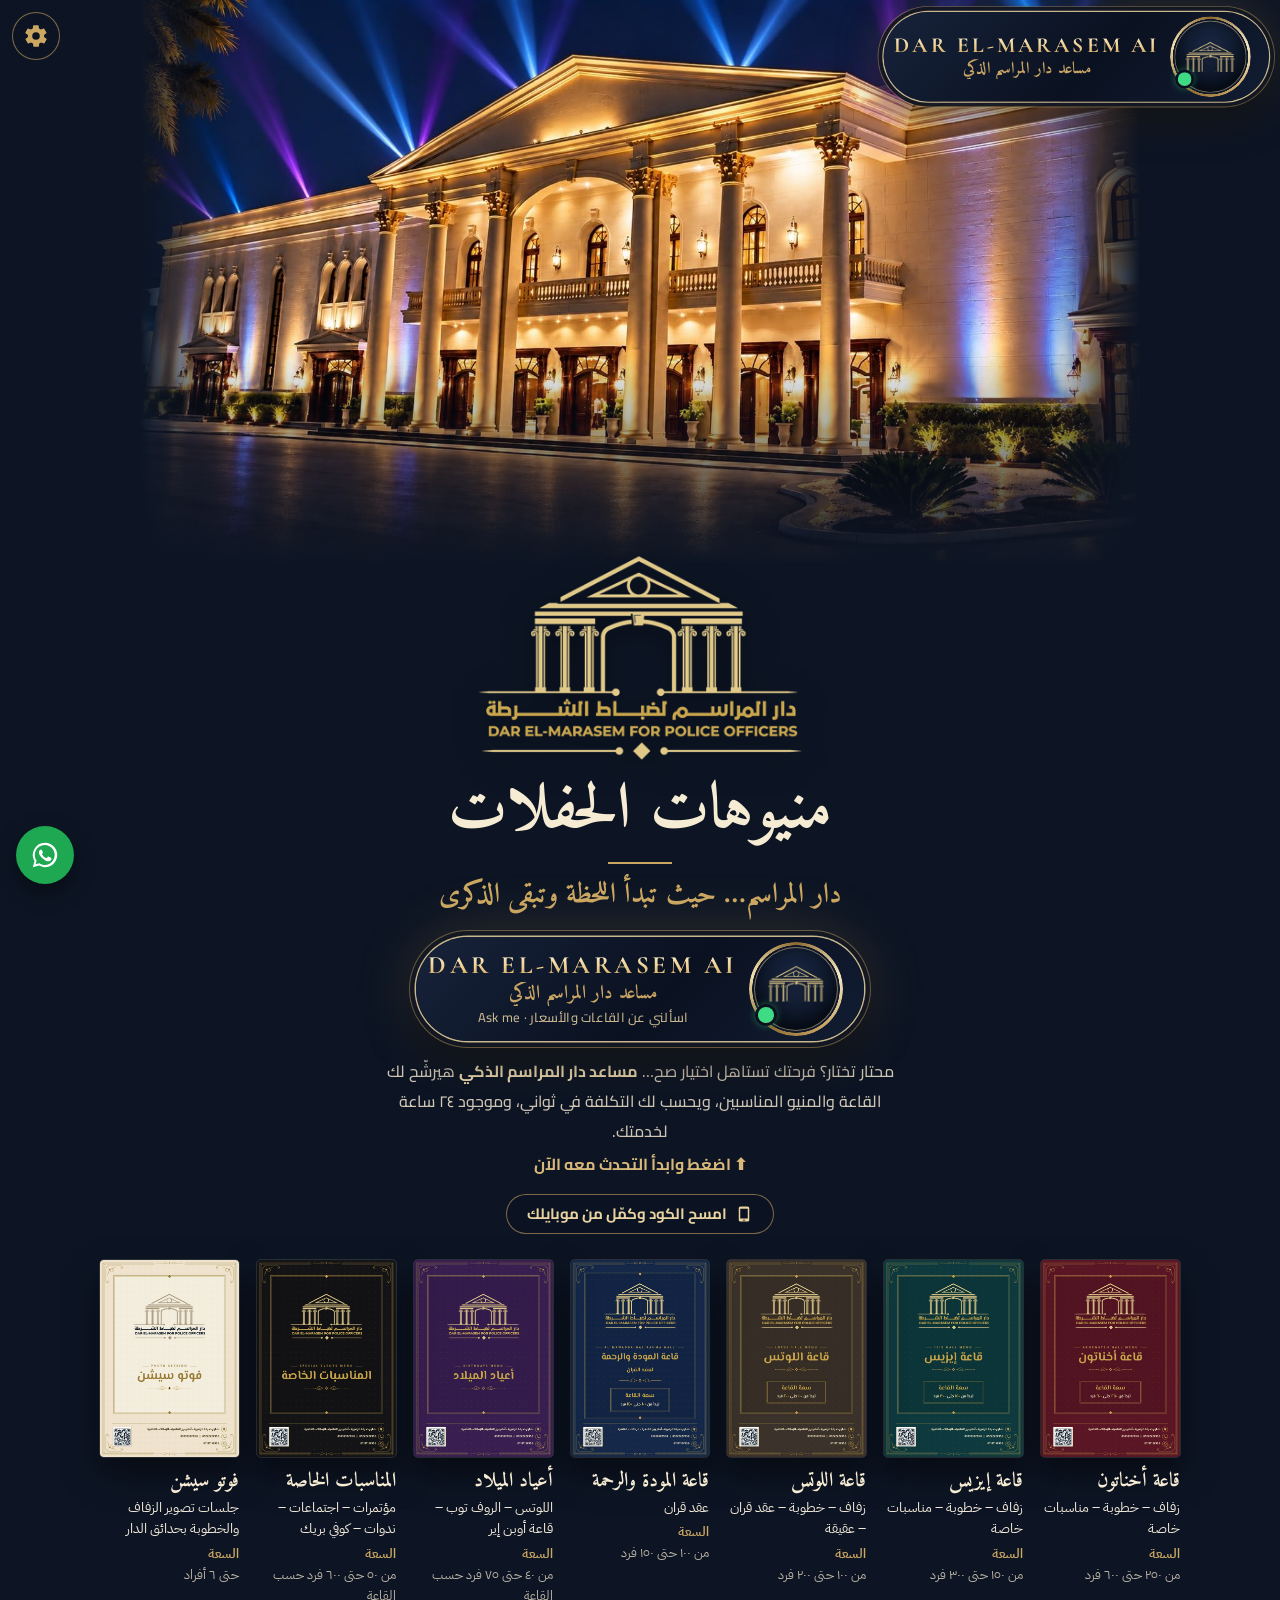
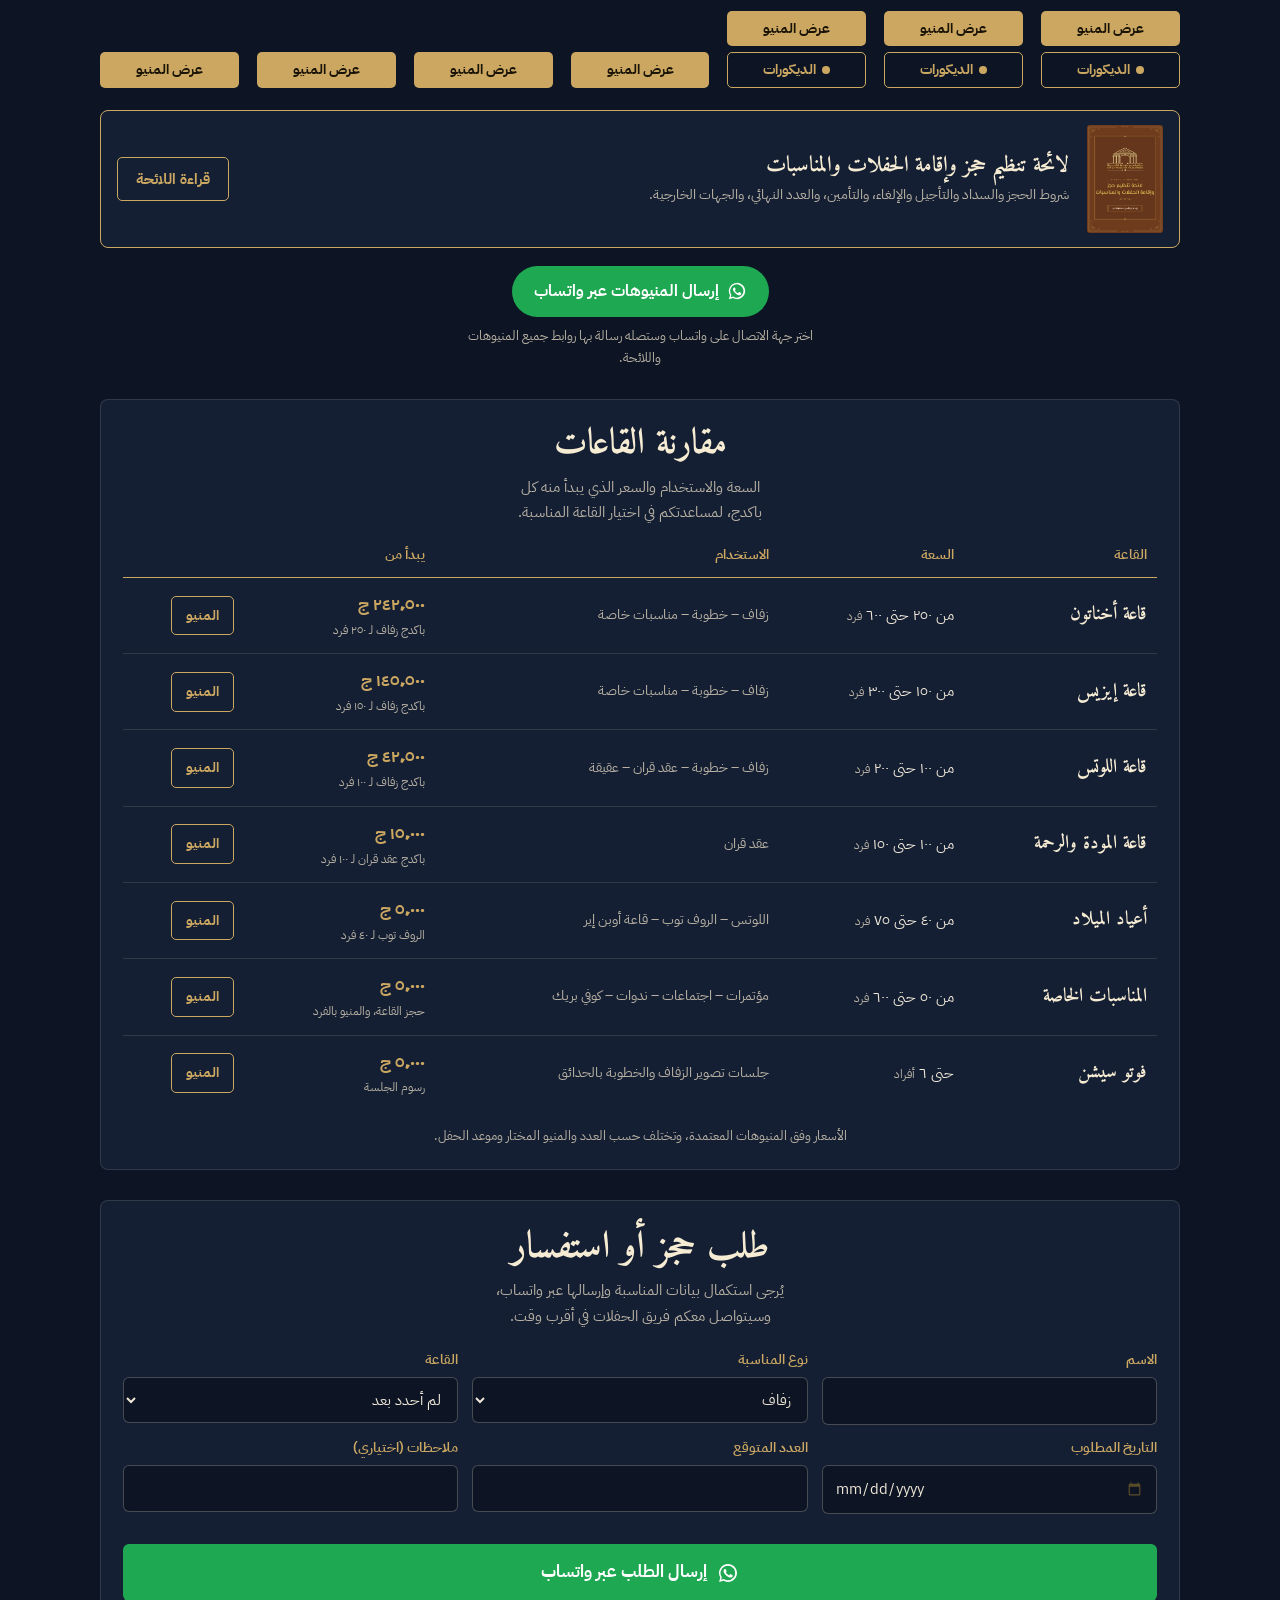
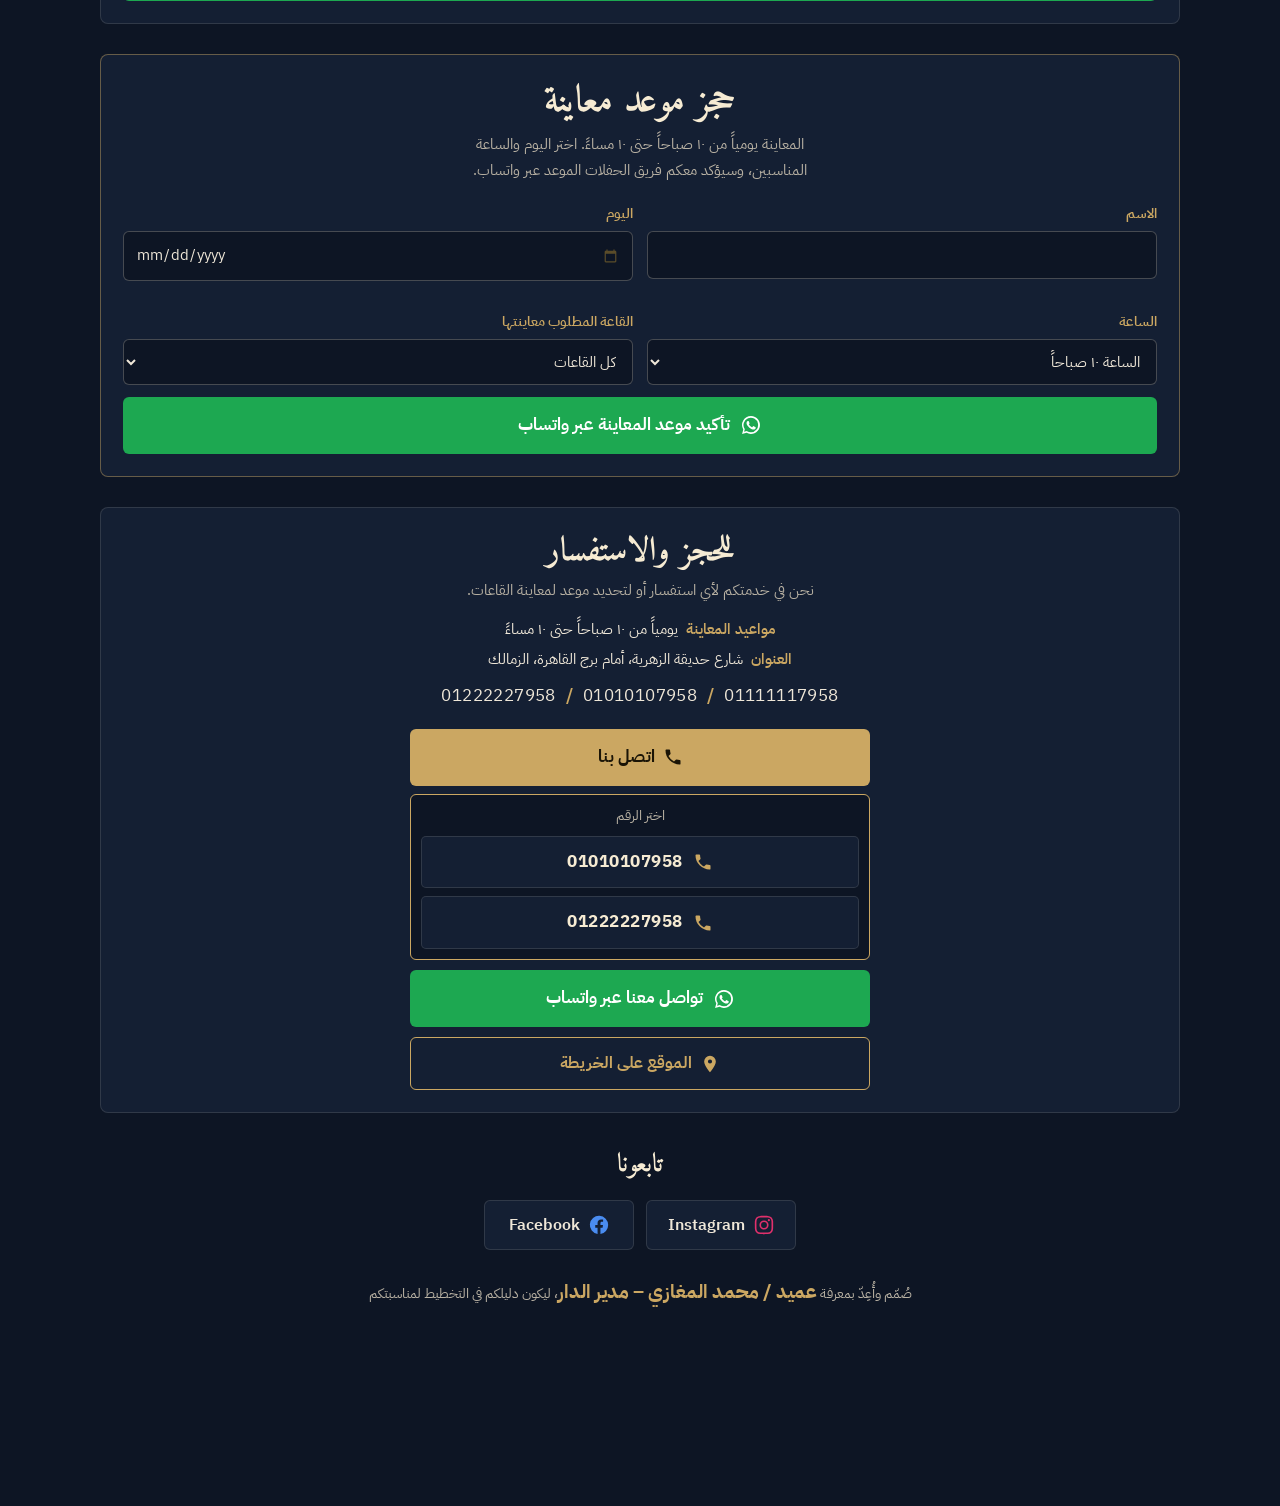
==== commit 96c08fbe: "Add files via upload" ====
--- a/index.html
+++ b/index.html
@@ -292,7 +292,7 @@
 @media(max-width:620px){.hero .tag{font-size:5.2vw!important;white-space:nowrap}}
 @media(max-width:620px){.tels{flex-wrap:nowrap;gap:6px}.tels .tel{font-size:3.3vw;letter-spacing:0}.tels .sep{font-size:3.5vw}.book>div{min-width:0}}
 .hall,.rules{-webkit-tap-highlight-color:transparent}.go{cursor:pointer;text-decoration:none;-webkit-tap-highlight-color:rgba(203,167,98,.25)}
-.credit{text-align:center;margin:26px auto 8px;padding:0 16px;color:var(--stone-dim);font-size:14px}.credit b{color:var(--brass)}
+.credit{text-align:center;margin:26px auto 8px;padding:0 16px;color:var(--stone-dim);font-size:14px}.credit b{color:var(--brass);font-weight:800;font-size:1.35em}
 </style>
 </head>
 <body>
@@ -321,7 +321,7 @@
       <p class="rqs">السعة والاستخدام والسعر الذي يبدأ منه كل باكدج، لمساعدتكم في اختيار القاعة المناسبة.</p>
       <div class="tw"><table>
         <thead><tr><th scope="col">القاعة</th><th scope="col">السعة</th><th scope="col">الاستخدام</th><th scope="col">يبدأ من</th><th scope="col"><span class="sr">المنيو</span></th></tr></thead>
-        <tbody><tr><th scope="row">قاعة أخناتون</th><td class="c">من ٢٥٠ حتى ٦٠٠<small>فرد</small></td><td class="u">زفاف – خطوبة – مناسبات خاصة</td><td class="pr"><b>٢٤٢٬٥٠٠ ج</b><small>باكدج زفاف لـ ٢٥٠ فرد</small></td><td class="v"><a class="go2" href="#akhenaten">المنيو</a></td></tr><tr><th scope="row">قاعة إيزيس</th><td class="c">من ١٥٠ حتى ٣٠٠<small>فرد</small></td><td class="u">زفاف – خطوبة – مناسبات خاصة</td><td class="pr"><b>١٤٥٬٥٠٠ ج</b><small>باكدج زفاف لـ ١٥٠ فرد</small></td><td class="v"><a class="go2" href="#isis">المنيو</a></td></tr><tr><th scope="row">قاعة اللوتس</th><td class="c">من ١٠٠ حتى ٢٠٠<small>فرد</small></td><td class="u">زفاف – خطوبة – عقد قران – عقيقة</td><td class="pr"><b>٤٢٬٥٠٠ ج</b><small>باكدج زفاف لـ ١٠٠ فرد</small></td><td class="v"><a class="go2" href="#lotus">المنيو</a></td></tr><tr><th scope="row">قاعة المودة والرحمة</th><td class="c">من ١٠٠ حتى ١٥٠<small>فرد</small></td><td class="u">عقد قران</td><td class="pr"><b>١٥٬٠٠٠ ج</b><small>باكدج عقد قران لـ ١٠٠ فرد</small></td><td class="v"><a class="go2" href="#mawadda">المنيو</a></td></tr><tr><th scope="row">أعياد الميلاد</th><td class="c">من ٤٠ حتى ٧٥<small>فرد</small></td><td class="u">اللوتس – الروف توب – القاعة الزجاجية</td><td class="pr"><b>٥٬٠٠٠ ج</b><small>الروف توب لـ ٤٠ فرد</small></td><td class="v"><a class="go2" href="#birthday">المنيو</a></td></tr><tr><th scope="row">المناسبات الخاصة</th><td class="c">من ٥٠ حتى ٦٠٠<small>فرد</small></td><td class="u">مؤتمرات – اجتماعات – ندوات – كوفي بريك</td><td class="pr"><b>٥٬٠٠٠ ج</b><small>حجز القاعة، والمنيو بالفرد</small></td><td class="v"><a class="go2" href="#special">المنيو</a></td></tr><tr><th scope="row">فوتو سيشن</th><td class="c">حتى ٦<small>أفراد</small></td><td class="u">جلسات تصوير الزفاف والخطوبة بالحدائق</td><td class="pr"><b>٥٬٠٠٠ ج</b><small>رسوم الجلسة</small></td><td class="v"><a class="go2" href="#photo">المنيو</a></td></tr></tbody>
+        <tbody><tr><th scope="row">قاعة أخناتون</th><td class="c">من ٢٥٠ حتى ٦٠٠<small>فرد</small></td><td class="u">زفاف – خطوبة – مناسبات خاصة</td><td class="pr"><b>٢٤٢٬٥٠٠ ج</b><small>باكدج زفاف لـ ٢٥٠ فرد</small></td><td class="v"><a class="go2" href="#akhenaten">المنيو</a></td></tr><tr><th scope="row">قاعة إيزيس</th><td class="c">من ١٥٠ حتى ٣٠٠<small>فرد</small></td><td class="u">زفاف – خطوبة – مناسبات خاصة</td><td class="pr"><b>١٤٥٬٥٠٠ ج</b><small>باكدج زفاف لـ ١٥٠ فرد</small></td><td class="v"><a class="go2" href="#isis">المنيو</a></td></tr><tr><th scope="row">قاعة اللوتس</th><td class="c">من ١٠٠ حتى ٢٠٠<small>فرد</small></td><td class="u">زفاف – خطوبة – عقد قران – عقيقة</td><td class="pr"><b>٤٢٬٥٠٠ ج</b><small>باكدج زفاف لـ ١٠٠ فرد</small></td><td class="v"><a class="go2" href="#lotus">المنيو</a></td></tr><tr><th scope="row">قاعة المودة والرحمة</th><td class="c">من ١٠٠ حتى ١٥٠<small>فرد</small></td><td class="u">عقد قران</td><td class="pr"><b>١٥٬٠٠٠ ج</b><small>باكدج عقد قران لـ ١٠٠ فرد</small></td><td class="v"><a class="go2" href="#mawadda">المنيو</a></td></tr><tr><th scope="row">أعياد الميلاد</th><td class="c">من ٤٠ حتى ٧٥<small>فرد</small></td><td class="u">اللوتس – الروف توب – قاعة أوبن إير</td><td class="pr"><b>٥٬٠٠٠ ج</b><small>الروف توب لـ ٤٠ فرد</small></td><td class="v"><a class="go2" href="#birthday">المنيو</a></td></tr><tr><th scope="row">المناسبات الخاصة</th><td class="c">من ٥٠ حتى ٦٠٠<small>فرد</small></td><td class="u">مؤتمرات – اجتماعات – ندوات – كوفي بريك</td><td class="pr"><b>٥٬٠٠٠ ج</b><small>حجز القاعة، والمنيو بالفرد</small></td><td class="v"><a class="go2" href="#special">المنيو</a></td></tr><tr><th scope="row">فوتو سيشن</th><td class="c">حتى ٦<small>أفراد</small></td><td class="u">جلسات تصوير الزفاف والخطوبة بالحدائق</td><td class="pr"><b>٥٬٠٠٠ ج</b><small>رسوم الجلسة</small></td><td class="v"><a class="go2" href="#photo">المنيو</a></td></tr></tbody>
       </table></div>
       <p class="cn">الأسعار وفق المنيوهات المعتمدة، وتختلف حسب العدد والمنيو المختار وموعد الحفل.</p>
     </section>
@@ -331,7 +331,7 @@
       <form id="reqForm" novalidate>
         <label class="f"><span>الاسم</span><input id="rqName" type="text" autocomplete="name" required></label>
         <label class="f"><span>نوع المناسبة</span><select id="rqType"><option>زفاف</option><option>خطوبة</option><option>عقد قران</option><option>عيد ميلاد</option><option>عقيقة</option><option>مناسبة خاصة / مؤتمر</option><option>فوتو سيشن</option></select></label>
-        <label class="f"><span>القاعة</span><select id="rqHall"><option>لم أحدد بعد</option><option>قاعة أخناتون</option><option>قاعة إيزيس</option><option>قاعة اللوتس</option><option>قاعة المودة والرحمة</option><option>الروف توب</option><option>القاعة الزجاجية</option><option>قاعة اللؤلؤة</option><option>قاعة المراسم</option></select></label>
+        <label class="f"><span>القاعة</span><select id="rqHall"><option>لم أحدد بعد</option><option>قاعة أخناتون</option><option>قاعة إيزيس</option><option>قاعة اللوتس</option><option>قاعة المودة والرحمة</option><option>الروف توب</option><option>قاعة أوبن إير</option><option>قاعة اللؤلؤة</option><option>قاعة المراسم</option></select></label>
         <label class="f"><span>التاريخ المطلوب</span><input id="rqDate" type="date"><small class="dn" id="rqDay"></small></label>
         <label class="f"><span>العدد المتوقع</span><input id="rqCount" type="number" min="1" inputmode="numeric"></label>
         <label class="f"><span>ملاحظات (اختياري)</span><input id="rqNote" type="text"></label>
@@ -346,7 +346,7 @@
         <label class="f"><span>الاسم</span><input id="vsName" type="text" autocomplete="name" required></label>
         <label class="f"><span>اليوم</span><input id="vsDate" type="date" required><small class="dn" id="vsDay"></small></label>
         <label class="f"><span>الساعة</span><select id="vsTime"></select></label>
-        <label class="f"><span>القاعة المطلوب معاينتها</span><select id="vsHall"><option>كل القاعات</option><option>قاعة أخناتون</option><option>قاعة إيزيس</option><option>قاعة اللوتس</option><option>قاعة المودة والرحمة</option><option>الروف توب</option><option>القاعة الزجاجية</option><option>قاعة اللؤلؤة</option><option>قاعة المراسم</option></select></label>
+        <label class="f"><span>القاعة المطلوب معاينتها</span><select id="vsHall"><option>كل القاعات</option><option>قاعة أخناتون</option><option>قاعة إيزيس</option><option>قاعة اللوتس</option><option>قاعة المودة والرحمة</option><option>الروف توب</option><option>قاعة أوبن إير</option><option>قاعة اللؤلؤة</option><option>قاعة المراسم</option></select></label>
         <p class="err" id="vsErr" hidden>اكتب الاسم واختر اليوم</p>
         <a class="wa wide" id="vsSend" href="#" target="_blank" rel="noopener"><span class="wai"></span>تأكيد موعد المعاينة عبر واتساب</a>
       </form>
@@ -371,7 +371,7 @@
       <h2>تابعونا</h2>
       <div class="soc"><a href="https://www.instagram.com/darelmarasem" target="_blank" rel="noopener" class="ig"><svg viewBox="0 0 24 24" width="22" height="22" aria-hidden="true"><path fill="currentColor" d="M12 7a5 5 0 1 0 0 10 5 5 0 0 0 0-10zm0 8.2a3.2 3.2 0 1 1 0-6.4 3.2 3.2 0 0 1 0 6.4zM17.3 5.5a1.2 1.2 0 1 0 0 2.4 1.2 1.2 0 0 0 0-2.4zM12 2c-2.7 0-3 0-4.1.06C4.3 2.2 2.2 4.3 2.06 7.9 2 9 2 9.3 2 12s0 3 .06 4.1c.16 3.6 2.24 5.7 5.84 5.84C9 22 9.3 22 12 22s3 0 4.1-.06c3.6-.16 5.7-2.24 5.84-5.84C22 15 22 14.7 22 12s0-3-.06-4.1C21.78 4.3 19.7 2.22 16.1 2.06 15 2 14.7 2 12 2zm0 1.8c2.67 0 2.98 0 4.04.06 2.7.12 3.97 1.4 4.1 4.1.04 1.06.06 1.37.06 4.04s0 2.98-.06 4.04c-.13 2.7-1.4 3.97-4.1 4.1-1.06.04-1.37.06-4.04.06s-2.98 0-4.04-.06c-2.71-.13-3.97-1.41-4.1-4.1C3.82 14.98 3.8 14.67 3.8 12s0-2.98.06-4.04c.13-2.7 1.4-3.97 4.1-4.1C9.02 3.82 9.33 3.8 12 3.8z"/></svg><span dir="ltr">Instagram</span></a><a href="https://www.facebook.com/share/1FXFmzZdxc/" target="_blank" rel="noopener" class="fb"><svg viewBox="0 0 24 24" width="22" height="22" aria-hidden="true"><path fill="currentColor" d="M22 12a10 10 0 1 0-11.56 9.88v-6.99H7.9V12h2.54V9.8c0-2.5 1.49-3.89 3.78-3.89 1.09 0 2.24.2 2.24.2v2.46h-1.26c-1.24 0-1.63.77-1.63 1.56V12h2.78l-.44 2.89h-2.34v6.99A10 10 0 0 0 22 12z"/></svg><span dir="ltr">Facebook</span></a></div>
     </section>
-    <p class="credit">صُمّم بمعرفة <b>عميد / محمد المغازي</b> – مدير الدار، ليكون دليلكم في التخطيط لمناسبتكم</p>
+    <p class="credit">صُمّم وأُعِدّ بمعرفة <b>عميد / محمد المغازي – مدير الدار</b>، ليكون دليلكم في التخطيط لمناسبتكم</p>
   </main>
 <div class="setm" id="setM" hidden role="dialog" aria-modal="true" aria-labelledby="setT">
   <div class="setc">
@@ -424,7 +424,7 @@
   { id: 'isis', name: 'قاعة إيزيس', use: 'زفاف – خطوبة – مناسبات خاصة', cap: 'من ١٥٠ حتى ٣٠٠ فرد', n: 16, c: '#14595f' },
   { id: 'lotus', name: 'قاعة اللوتس', use: 'زفاف – خطوبة – عقد قران – عقيقة', cap: 'من ١٠٠ حتى ٢٠٠ فرد', n: 14, c: '#6b5a4c' },
   { id: 'mawadda', name: 'قاعة المودة والرحمة', use: 'عقد قران', cap: 'من ١٠٠ حتى ١٥٠ فرد', n: 7, c: '#22427a' },
-  { id: 'birthday', name: 'أعياد الميلاد', use: 'اللوتس – الروف توب – القاعة الزجاجية', cap: 'من ٤٠ حتى ٧٥ فرد حسب القاعة', n: 9, c: '#6a3d96' },
+  { id: 'birthday', name: 'أعياد الميلاد', use: 'اللوتس – الروف توب – قاعة أوبن إير', cap: 'من ٤٠ حتى ٧٥ فرد حسب القاعة', n: 9, c: '#6a3d96' },
   { id: 'special', name: 'المناسبات الخاصة', use: 'مؤتمرات – اجتماعات – ندوات – كوفي بريك', cap: 'من ٥٠ حتى ٦٠٠ فرد حسب القاعة', n: 13, c: '#5b5b60' },
   { id: 'photo', name: 'فوتو سيشن', use: 'جلسات تصوير الزفاف والخطوبة بحدائق الدار', cap: 'حتى ٦ أفراد', n: 3, c: '#a08548' }
 ];
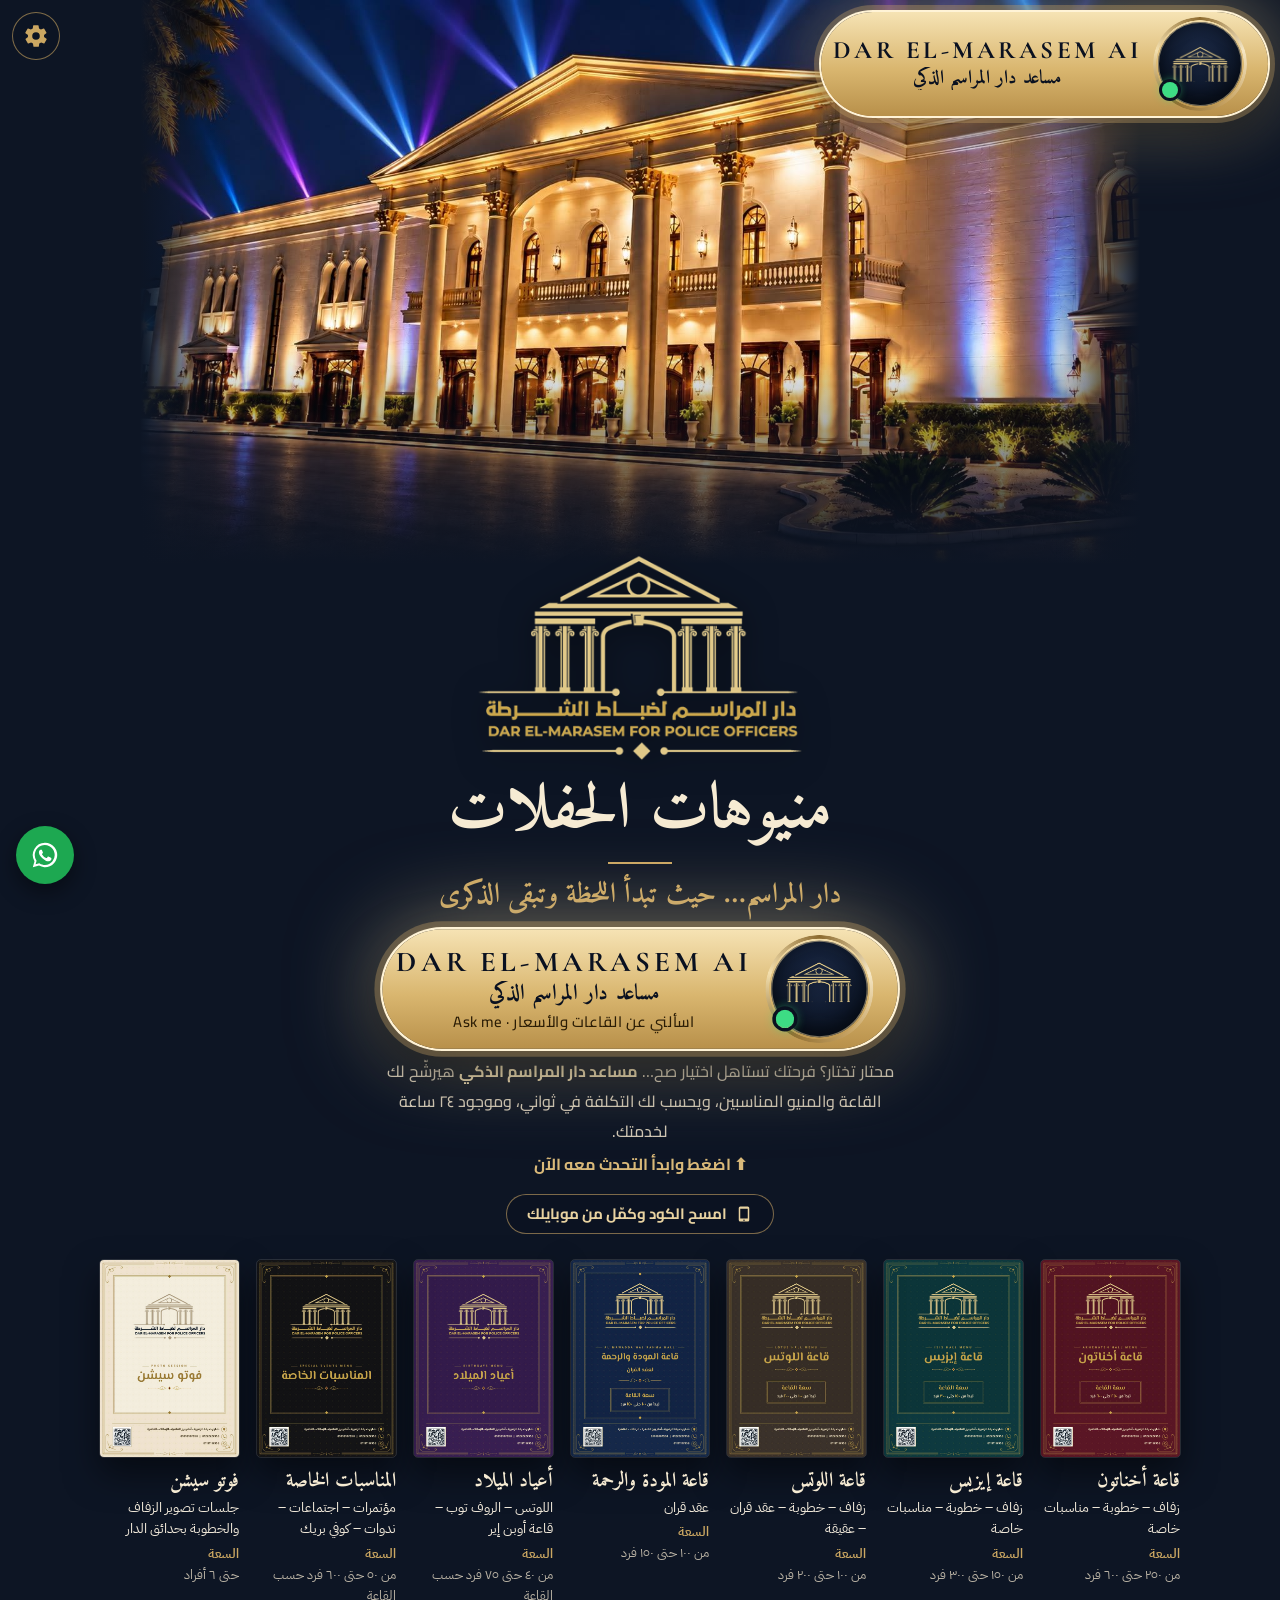
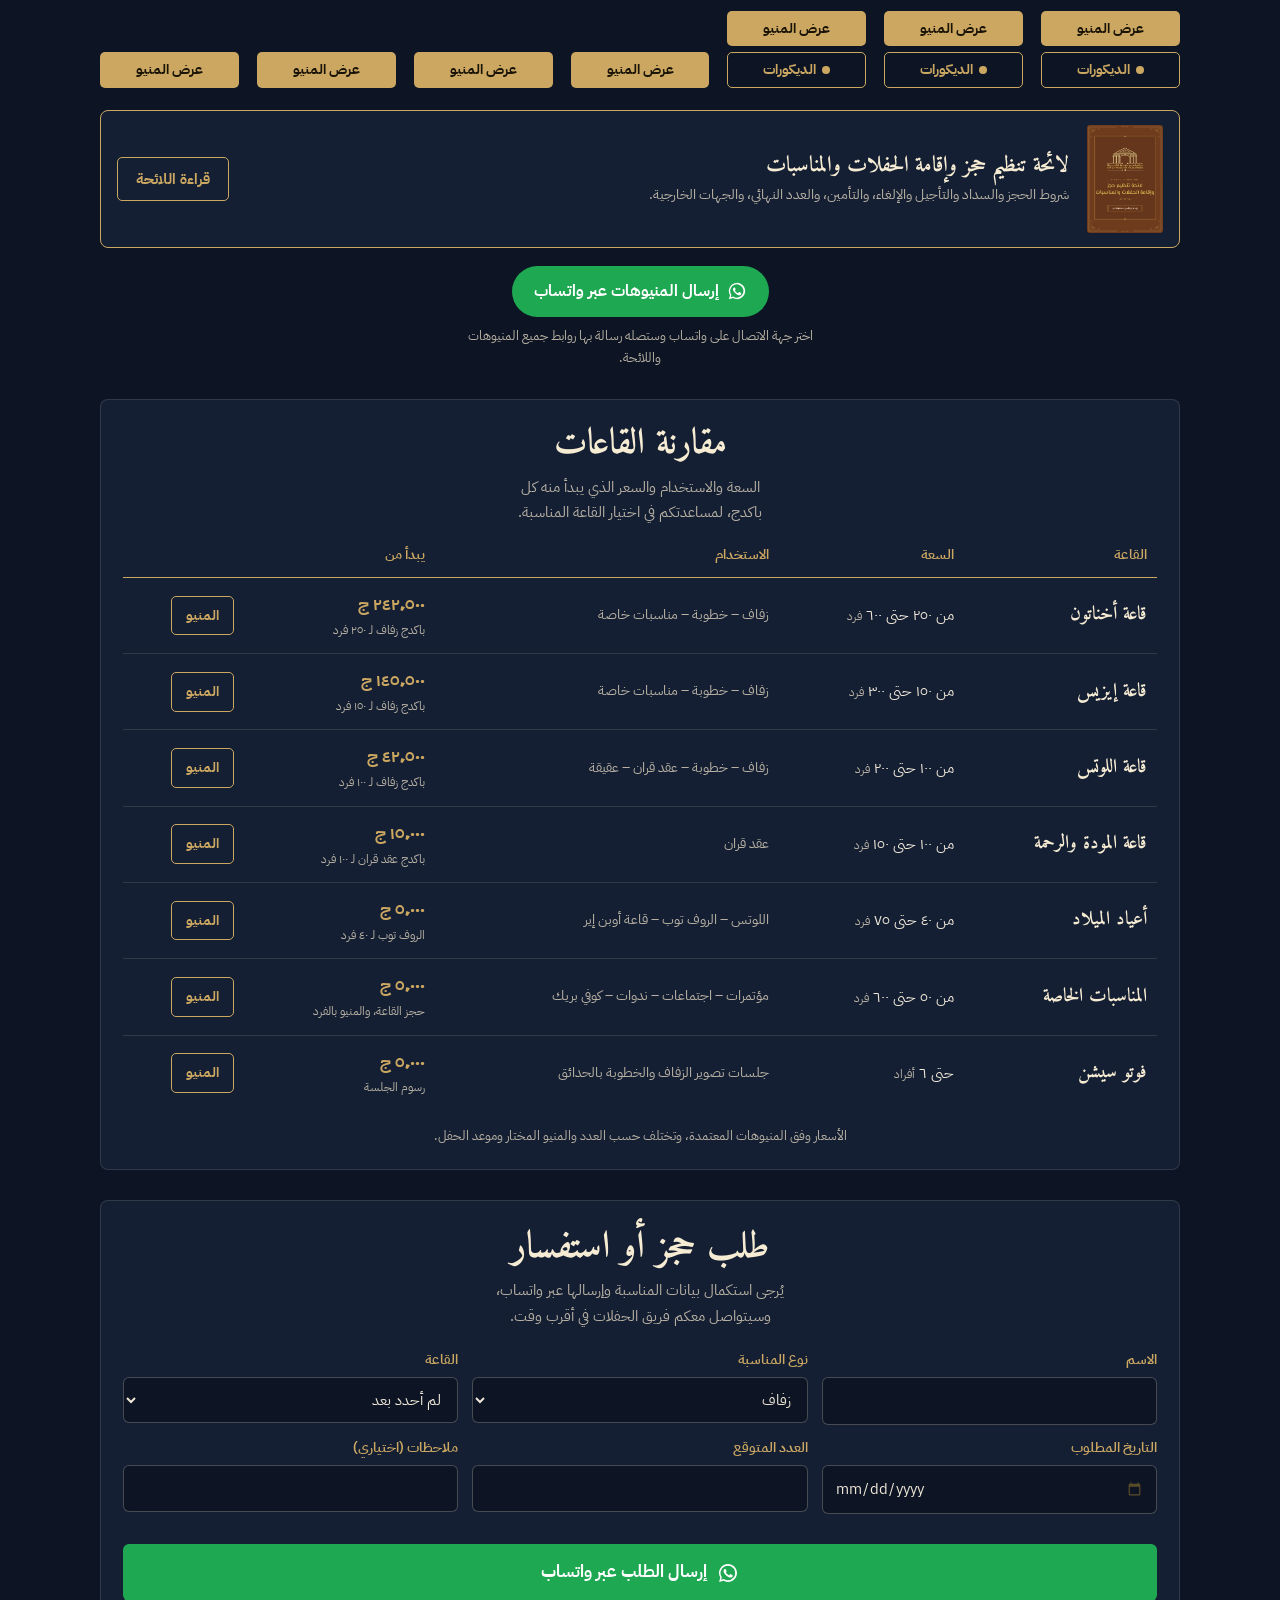
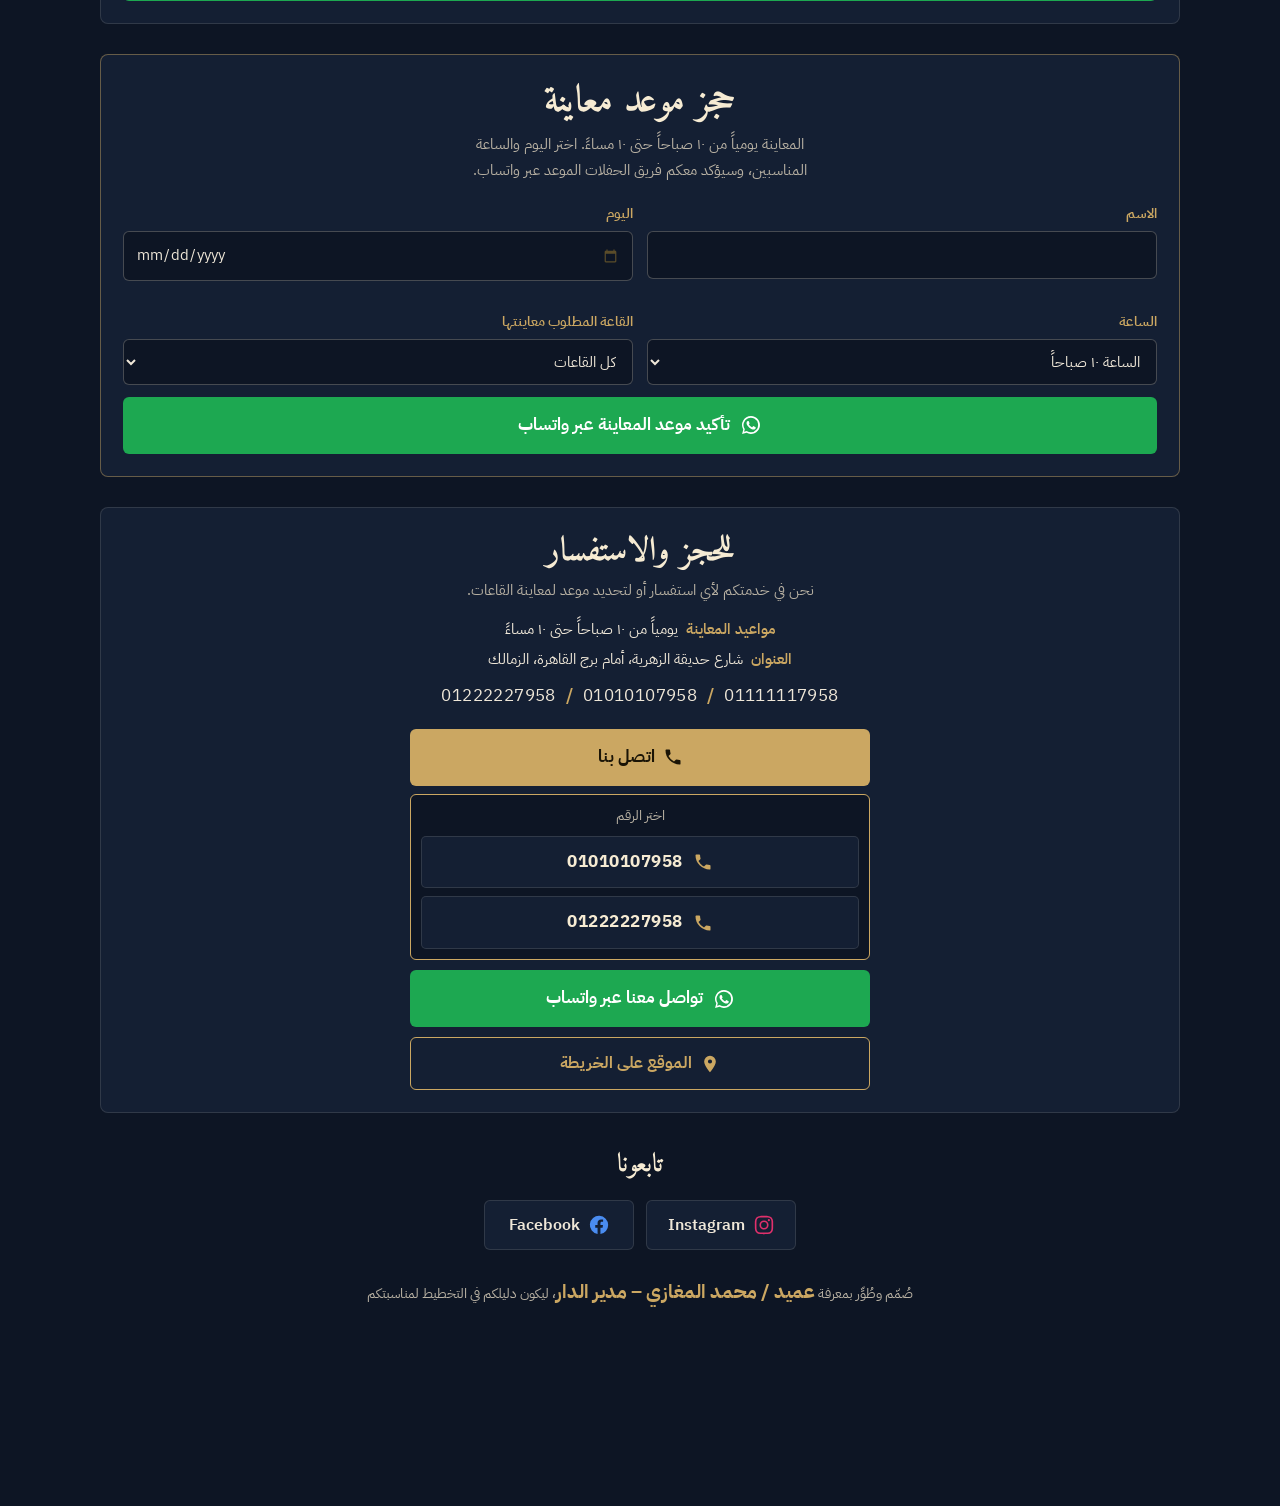
==== commit 403186bd: "Add files via upload" ====
--- a/index.html
+++ b/index.html
@@ -371,7 +371,7 @@
       <h2>تابعونا</h2>
       <div class="soc"><a href="https://www.instagram.com/darelmarasem" target="_blank" rel="noopener" class="ig"><svg viewBox="0 0 24 24" width="22" height="22" aria-hidden="true"><path fill="currentColor" d="M12 7a5 5 0 1 0 0 10 5 5 0 0 0 0-10zm0 8.2a3.2 3.2 0 1 1 0-6.4 3.2 3.2 0 0 1 0 6.4zM17.3 5.5a1.2 1.2 0 1 0 0 2.4 1.2 1.2 0 0 0 0-2.4zM12 2c-2.7 0-3 0-4.1.06C4.3 2.2 2.2 4.3 2.06 7.9 2 9 2 9.3 2 12s0 3 .06 4.1c.16 3.6 2.24 5.7 5.84 5.84C9 22 9.3 22 12 22s3 0 4.1-.06c3.6-.16 5.7-2.24 5.84-5.84C22 15 22 14.7 22 12s0-3-.06-4.1C21.78 4.3 19.7 2.22 16.1 2.06 15 2 14.7 2 12 2zm0 1.8c2.67 0 2.98 0 4.04.06 2.7.12 3.97 1.4 4.1 4.1.04 1.06.06 1.37.06 4.04s0 2.98-.06 4.04c-.13 2.7-1.4 3.97-4.1 4.1-1.06.04-1.37.06-4.04.06s-2.98 0-4.04-.06c-2.71-.13-3.97-1.41-4.1-4.1C3.82 14.98 3.8 14.67 3.8 12s0-2.98.06-4.04c.13-2.7 1.4-3.97 4.1-4.1C9.02 3.82 9.33 3.8 12 3.8z"/></svg><span dir="ltr">Instagram</span></a><a href="https://www.facebook.com/share/1FXFmzZdxc/" target="_blank" rel="noopener" class="fb"><svg viewBox="0 0 24 24" width="22" height="22" aria-hidden="true"><path fill="currentColor" d="M22 12a10 10 0 1 0-11.56 9.88v-6.99H7.9V12h2.54V9.8c0-2.5 1.49-3.89 3.78-3.89 1.09 0 2.24.2 2.24.2v2.46h-1.26c-1.24 0-1.63.77-1.63 1.56V12h2.78l-.44 2.89h-2.34v6.99A10 10 0 0 0 22 12z"/></svg><span dir="ltr">Facebook</span></a></div>
     </section>
-    <p class="credit">صُمّم وأُعِدّ بمعرفة <b>عميد / محمد المغازي – مدير الدار</b>، ليكون دليلكم في التخطيط لمناسبتكم</p>
+    <p class="credit">صُمّم وطُوِّر بمعرفة <b>عميد / محمد المغازي – مدير الدار</b>، ليكون دليلكم في التخطيط لمناسبتكم</p>
   </main>
 <div class="setm" id="setM" hidden role="dialog" aria-modal="true" aria-labelledby="setT">
   <div class="setc">
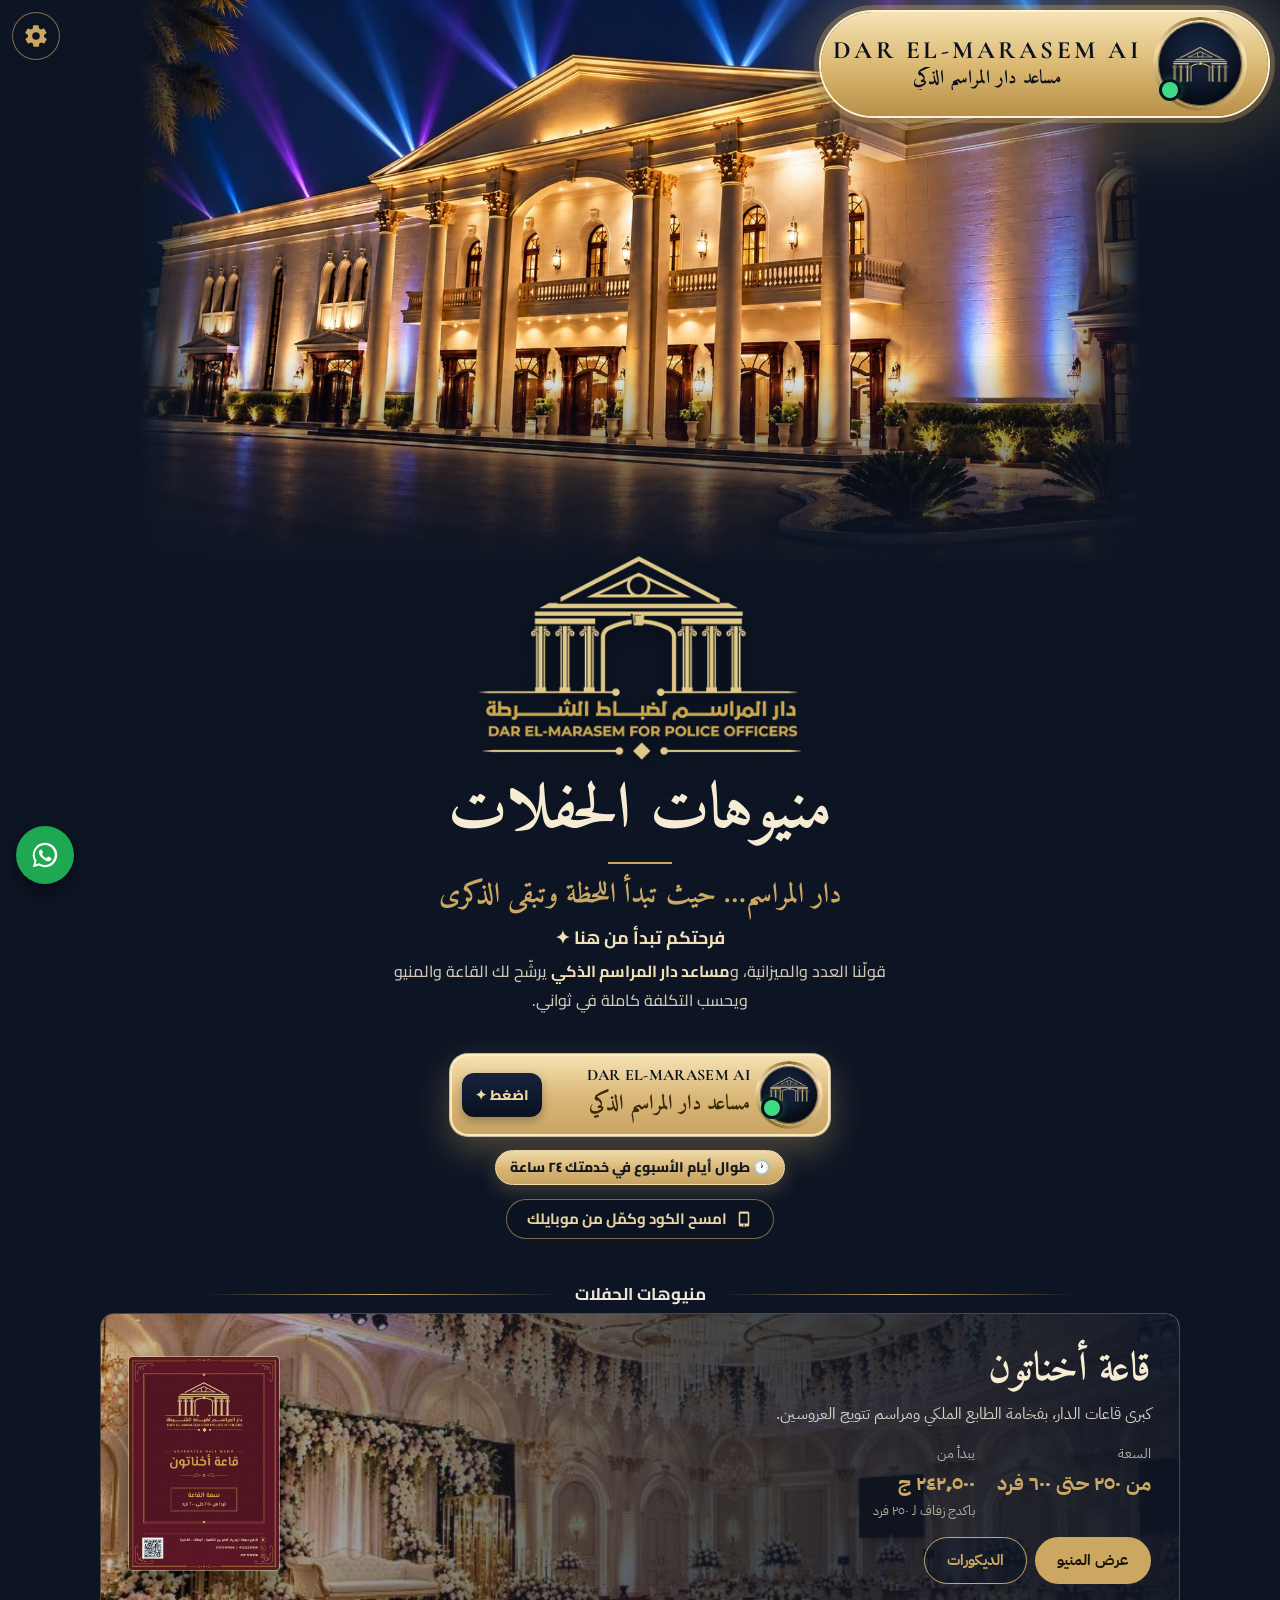
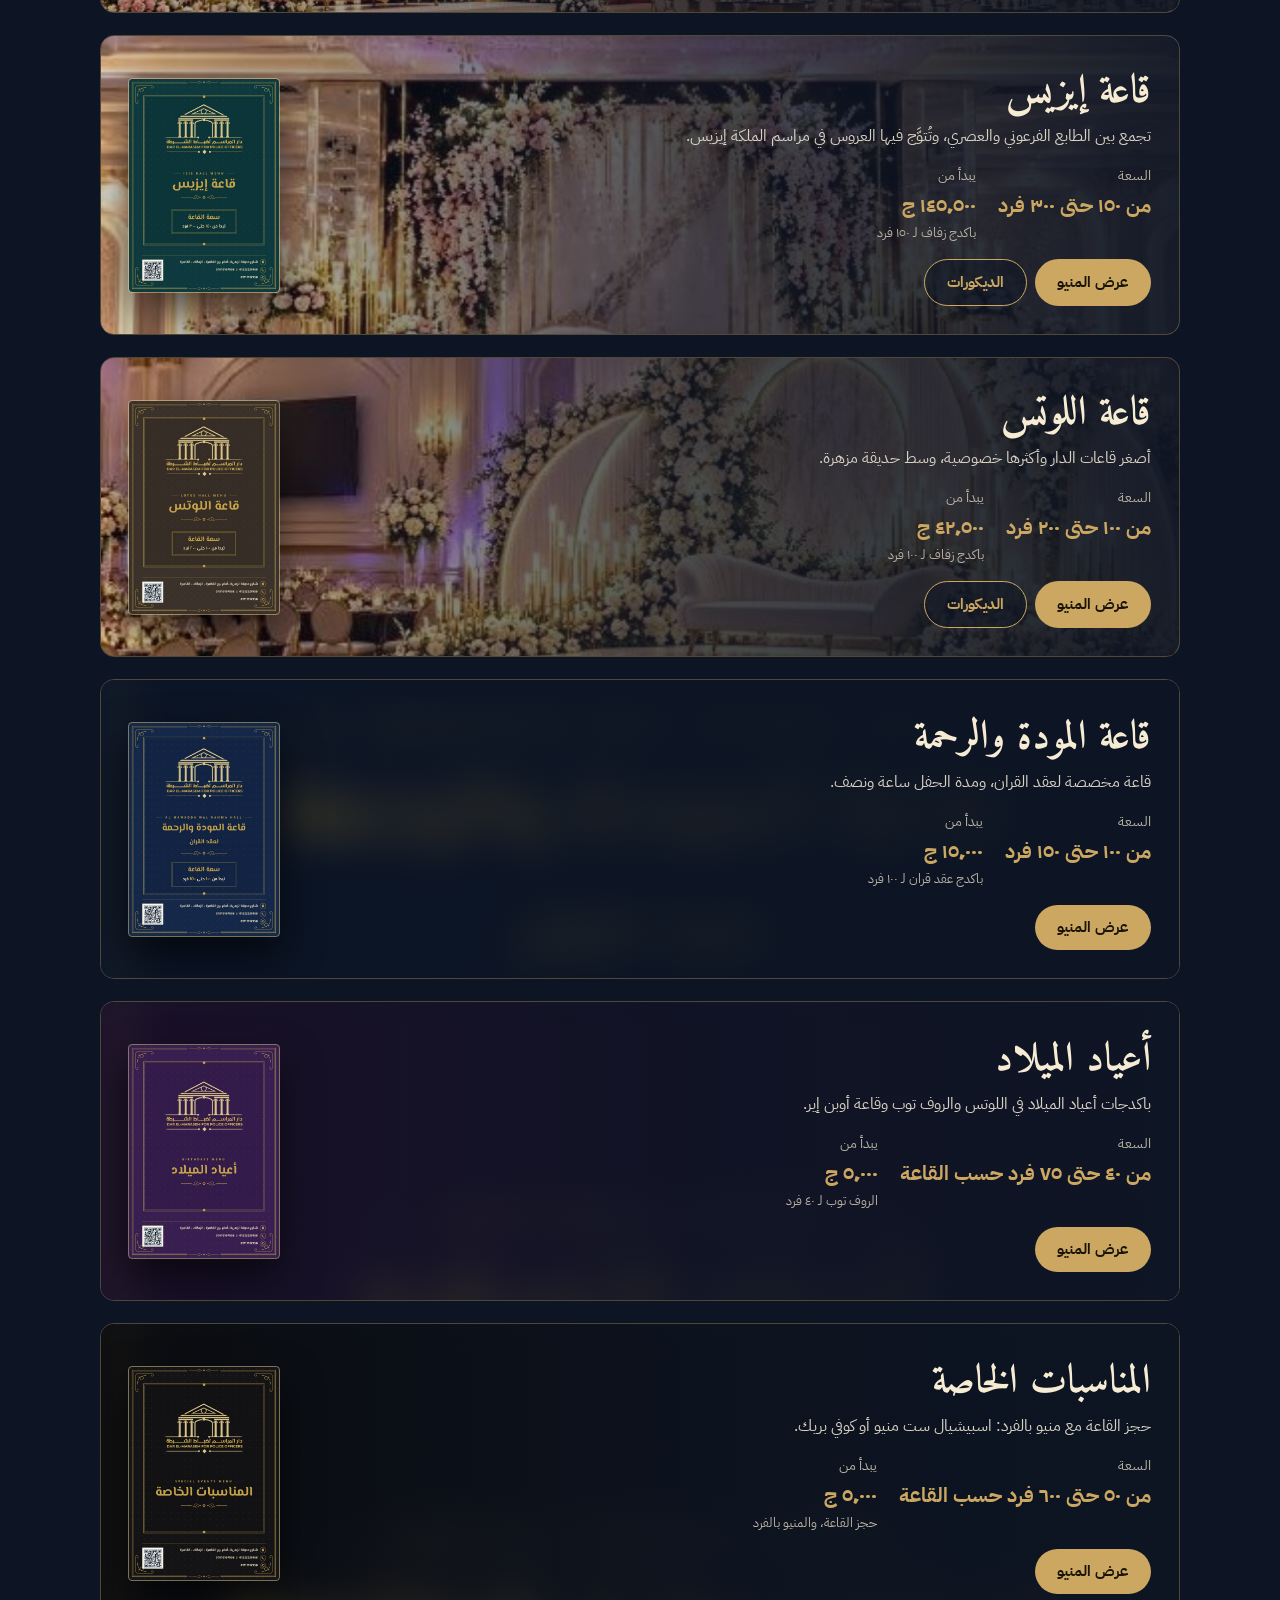
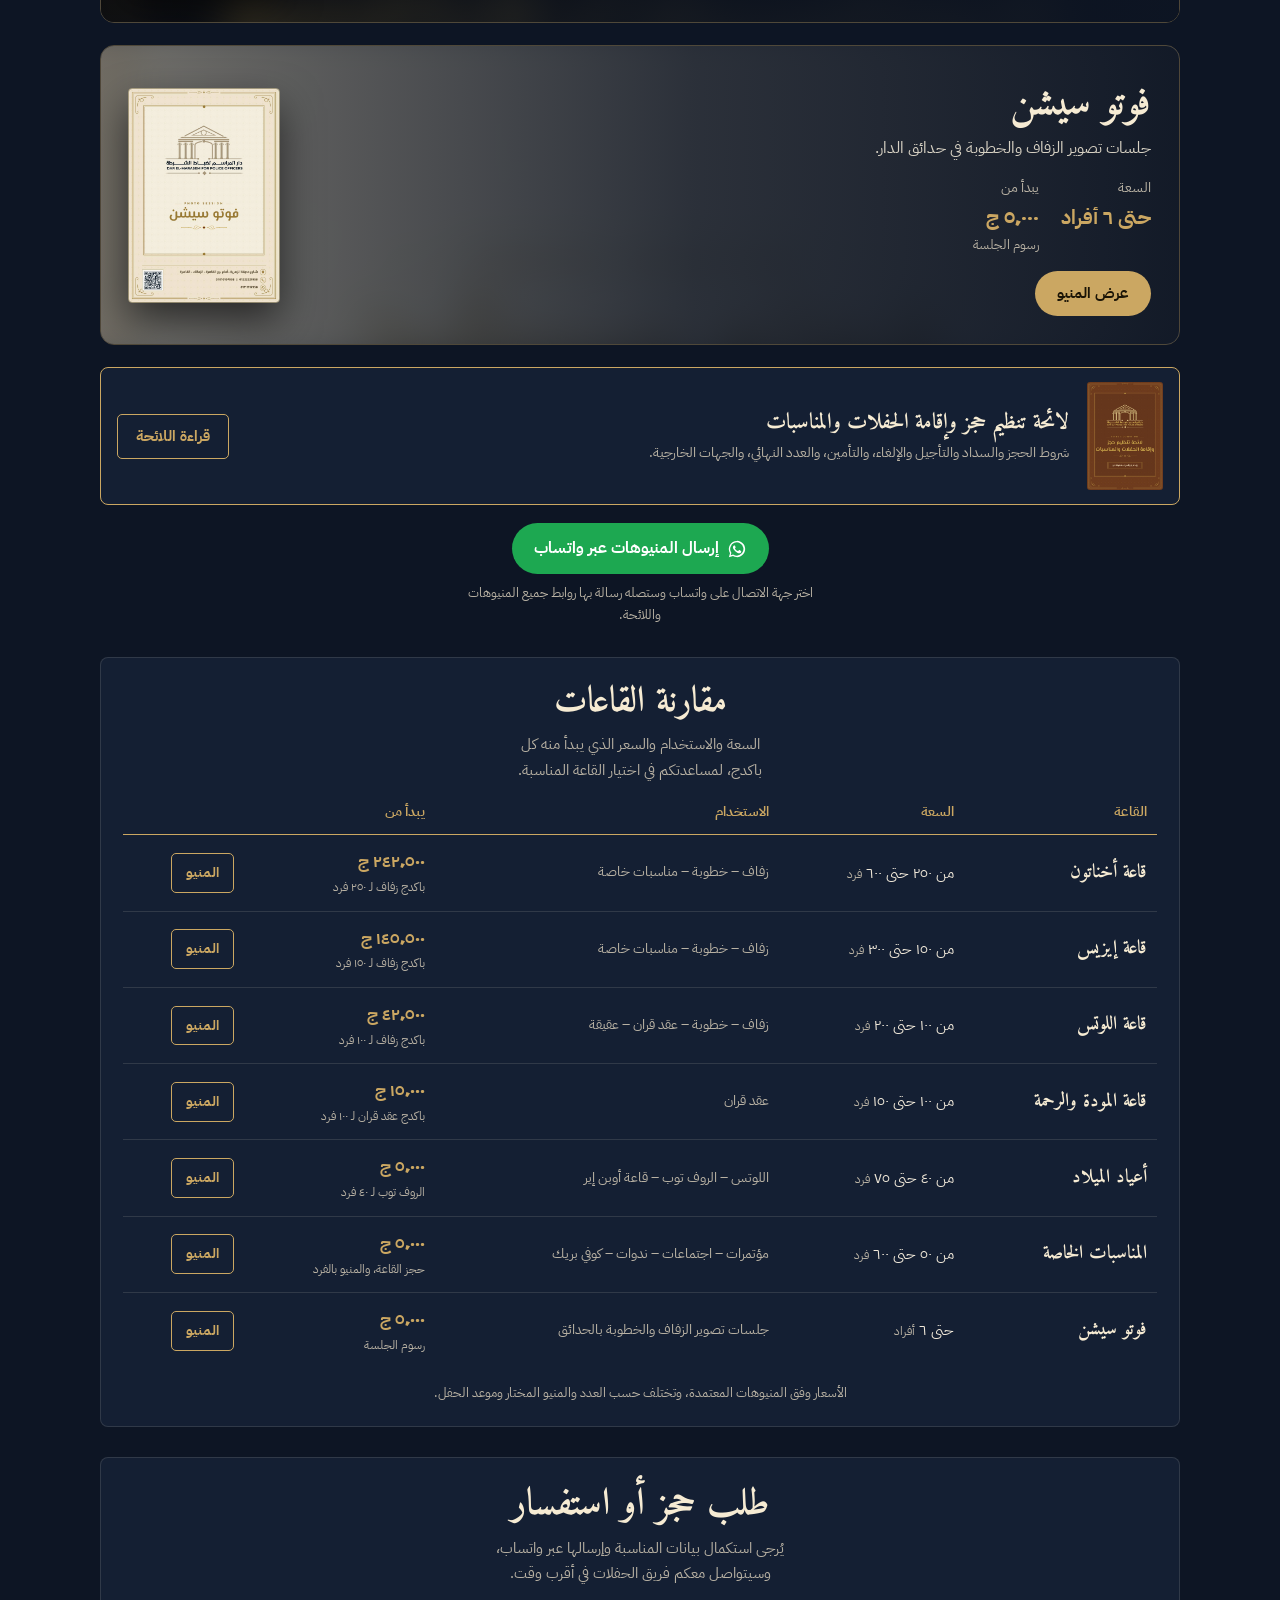
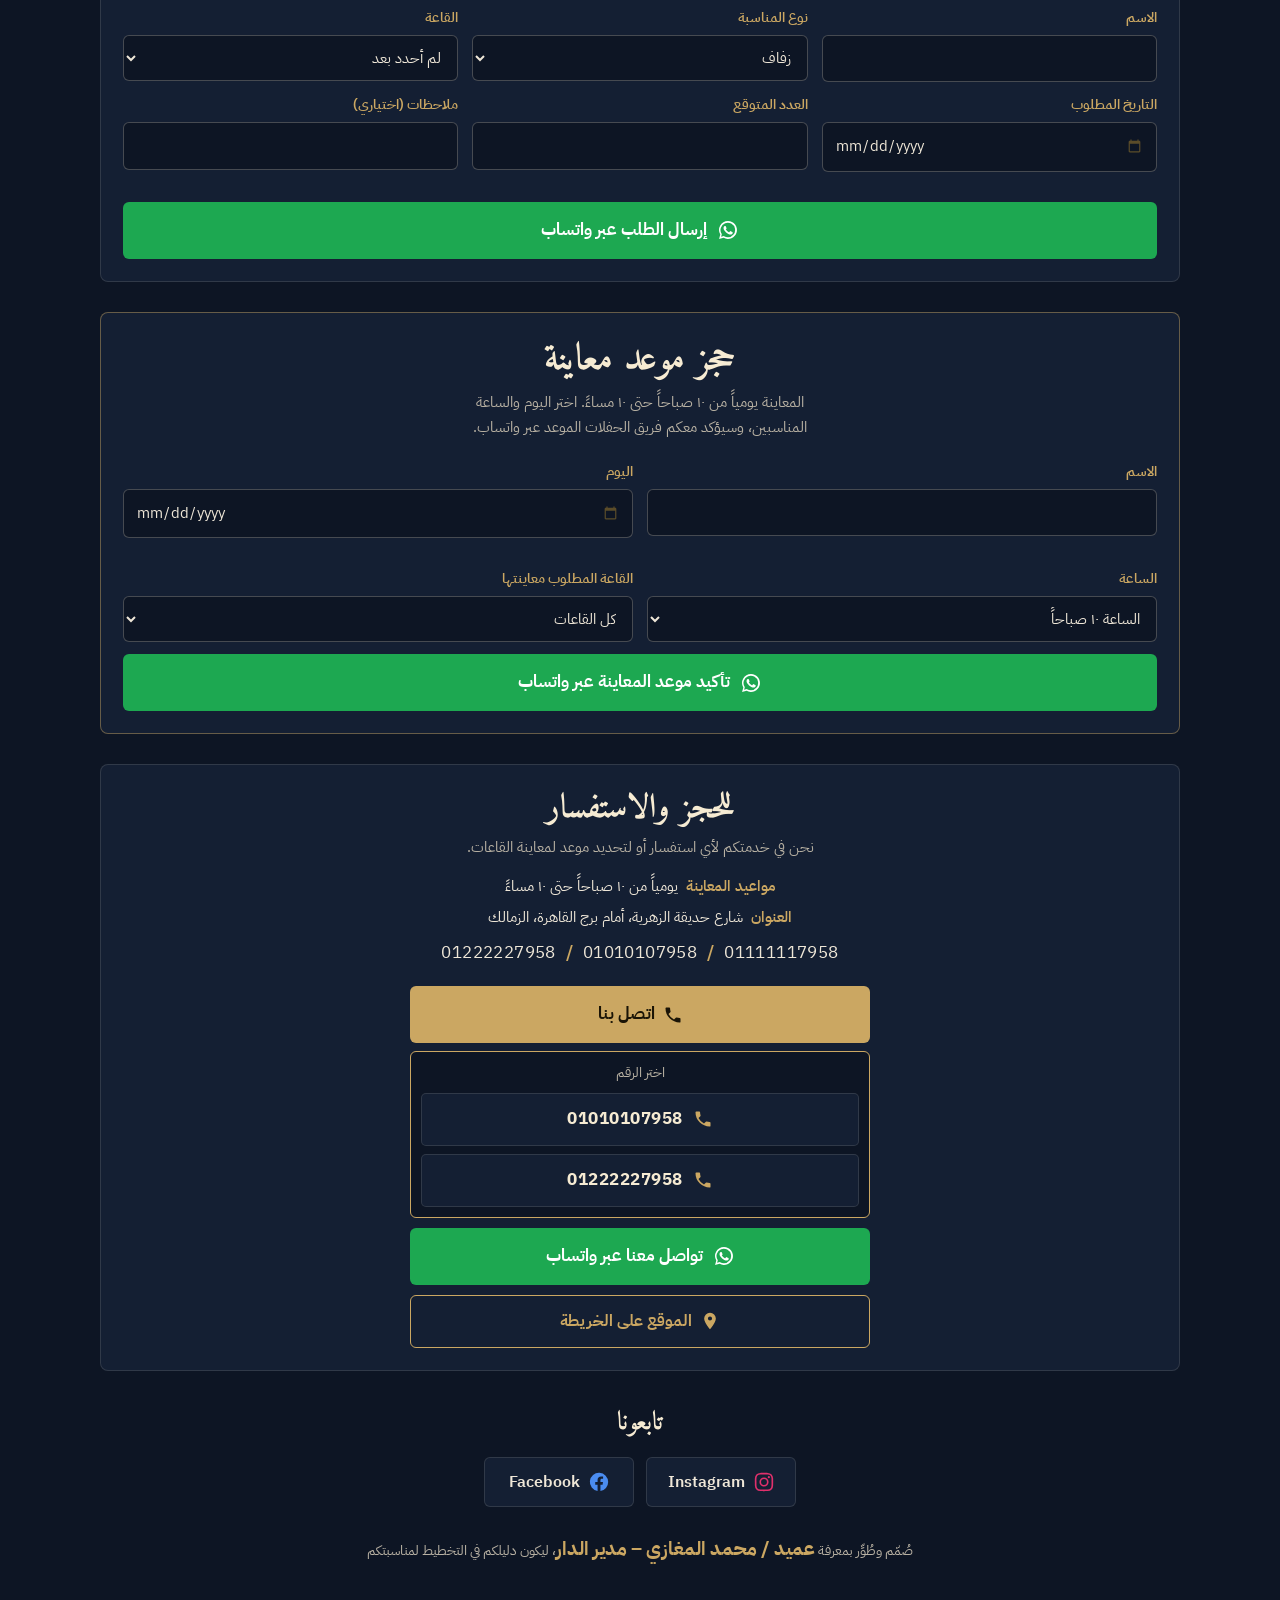
==== commit 56a9ff73: "Add files via upload" ====
--- a/index.html
+++ b/index.html
@@ -40,33 +40,21 @@
 .wrap{max-width:1120px;margin:0 auto;padding-inline:20px;padding-block:8px 40px}
 .lead{margin:18px 0 22px;color:var(--stone-dim);font-size:16px;max-width:60ch}
 
-/* hall rows */
-.halls{list-style:none;margin:0;padding:0;display:grid;grid-template-columns:1fr;gap:12px}
-.hall{display:grid;grid-template-columns:76px minmax(0,1fr);gap:16px;align-items:center;padding:12px 14px 12px 12px;border-radius:8px;background:var(--night-2);border:1px solid var(--line);border-right:4px solid var(--c);text-decoration:none;transition:background .15s,border-color .15s}
-.hall:hover{background:var(--night-2)}
-.hall img{width:76px;height:auto;aspect-ratio:1100/1560;object-fit:cover;border-radius:3px;display:block}
-.hall .tx{display:flex;flex-direction:column;gap:2px;min-width:0}
-.hall b{font-family:var(--display);font-weight:700;font-size:23px;line-height:1.3;color:#F6EBD3}
-.hall span{color:var(--stone-dim);font-size:14px;line-height:1.55}
-.hall .use{color:var(--stone);font-size:14.5px;line-height:1.6}
-.hall .spec{display:grid;grid-template-columns:auto minmax(0,1fr);gap:1px 10px;margin:2px 0 0;font-size:14px;line-height:1.6}
-.hall .spec dt{color:var(--brass);font-weight:600;white-space:nowrap}.hall .spec dd{margin:0;color:var(--stone-dim)}
-.hall .go{margin-top:8px;align-self:flex-start;display:inline-flex;align-items:center;gap:6px;background:var(--brass);color:#1A1406;font-weight:700;font-size:14px;padding:7px 14px;border-radius:5px}
-.hall .go:hover{background:#D9B873}
-.hall .go small{font-weight:500;opacity:.75;font-variant-numeric:tabular-nums}
-@media(min-width:760px){.halls{grid-template-columns:repeat(2,minmax(0,1fr))}.halls li:last-child{grid-column:1/-1}.halls li:last-child .hall{max-width:calc(50% - 6px);margin-inline:auto}}
-@media(min-width:1040px){
-  .halls{grid-template-columns:repeat(7,minmax(0,1fr));gap:18px;align-items:stretch}
-  .halls li:last-child{grid-column:auto}.halls li:last-child .hall{max-width:none}
-  .hall{grid-template-columns:1fr;padding:0;background:none;border:0;gap:12px;align-content:start}
-  .hall:hover{background:none}
-  .hall img{width:100%;border-radius:4px;box-shadow:0 16px 34px rgba(0,0,0,.5);outline:1px solid var(--line);transition:transform .2s}
-  .hall b{font-size:20px}.hall span{font-size:13px}
-  .halls li{display:flex}.hall{display:flex;flex-direction:column;width:100%}.hall .tx{flex:1;width:100%}
-  .hall .go{margin-top:auto;padding-top:7px;width:100%;justify-content:center;white-space:nowrap}.hall .go small{display:none}.hall .btns{margin-top:auto;padding-top:7px;flex-direction:column;align-items:stretch;gap:6px}.hall .btns .go{padding-top:7px}.hall .dec{justify-content:center}
-  .hall .use{font-size:13.5px}.hall .spec{font-size:13px;margin-bottom:12px;grid-template-columns:1fr;gap:0}.hall .spec dd{margin-bottom:4px}
-}
-
+/* hall banners: the hall photo as the band, its menu cover at the side */
+.mh{display:flex;align-items:center;gap:16px;margin:40px 0 28px;color:var(--brass);font:700 clamp(26px,5vw,32px)/1.3 var(--display)}.mh:before,.mh:after{content:"";flex:1;height:1px;background:linear-gradient(90deg,transparent,var(--brass),transparent)}
+.halls{list-style:none;margin:0;padding:0}
+.bn{position:relative;display:grid;grid-template-columns:minmax(0,1fr) auto;gap:24px;align-items:end;min-height:300px;padding:28px;margin-bottom:22px;border-radius:14px;overflow:hidden;isolation:isolate;border:1px solid rgba(203,167,98,.35)}
+.bn .bg{position:absolute;inset:0;z-index:-2;width:100%;height:100%;object-fit:cover;display:block}.bn .bg.bl{filter:blur(18px) brightness(.55);transform:scale(1.2)}
+.bn:after{content:"";position:absolute;inset:0;z-index:-1;background:linear-gradient(270deg,rgba(13,21,36,.95) 0%,rgba(13,21,36,.75) 45%,rgba(13,21,36,.15) 100%)}
+.bn .cv{width:150px;height:auto;aspect-ratio:1100/1560;object-fit:cover;display:block;border-radius:3px;box-shadow:0 18px 40px rgba(0,0,0,.6);outline:1px solid rgba(234,215,164,.5);grid-column:2;grid-row:1;align-self:center;cursor:pointer}
+.bn .tx{grid-column:1;grid-row:1;max-width:520px}
+.bn h3{font:700 40px/1.25 var(--display);color:#F6EBD3;margin:0}.bn .d{color:#D8D2C4;margin:6px 0 14px;font-size:16px;line-height:1.7}
+.bn .m{display:flex;gap:22px;flex-wrap:wrap;margin-bottom:16px;font-size:14px;color:var(--stone-dim)}.bn .m b{display:block;color:var(--brass);font-size:20px}.bn .m small{display:block;font-size:12.5px}
+.bn .bt{display:flex;gap:8px;flex-wrap:wrap}
+.bn .go,.bn .dec{display:inline-flex;align-items:center;border-radius:40px;padding:10px 22px;font-weight:700;font-size:15px;text-decoration:none}
+.bn .go{background:var(--brass);color:#1A1406}.bn .go:hover{background:#D9B873}
+.bn .dec{background:rgba(13,21,36,.5);border:1px solid var(--brass);color:var(--brass)}.bn .dec:before{display:none}.bn .dec:hover{background:var(--brass);color:#1A1406}
+@media(max-width:700px){.bn{grid-template-columns:1fr;min-height:0;padding:20px;align-items:start}.bn .cv{grid-column:1;grid-row:1;justify-self:start;width:110px}.bn .tx{grid-row:2}.bn:after{background:linear-gradient(0deg,rgba(13,21,36,.97) 0%,rgba(13,21,36,.8) 55%,rgba(13,21,36,.3) 100%)}.bn h3{font-size:32px}}
 .rules{margin-top:22px;display:grid;grid-template-columns:76px minmax(0,1fr) auto;gap:18px;align-items:center;padding:14px 16px;border-radius:8px;background:var(--night-2);border:1px solid var(--brass);text-decoration:none}
 .rules:hover{background:var(--night-2)}
 .rules img{width:76px;height:auto;aspect-ratio:1100/1560;object-fit:cover;border-radius:3px;display:block}
@@ -309,6 +297,7 @@
     </div>
   </header>
   <main class="wrap">
+    <h2 class="mh">منيوهات الحفلات</h2>
     <ul class="halls" id="halls"></ul>
     <div class="rules">
       <img src="p/rules-01.jpg" alt="غلاف لائحة تنظيم حجز وإقامة الحفلات" width="1100" height="1560" loading="lazy">
@@ -437,7 +426,17 @@
 document.getElementById('waMain').href = waLink(GENERAL);
 const DECOR = { akhenaten: '#decor-akhenaten', isis: '#decor-isis', lotus: '#decor-lotus' };
 const DEC = {"akhenaten": {"name": "قاعة أخناتون", "en": "AKHENATEN HALL", "cap": "من ٢٥٠ حتى ٦٠٠ فرد", "desc": "كبرى قاعات الدار، تتميز بفخامة الطابع الملكي في ديكوراتها، ويُتوَّج فيها العروسان في مراسم مستوحاة من تتويج الملك أخناتون.", "kosha": "كوشة من تشكيلة كوشات القاعة، مع إمكانية الترقية إلى الاختيار الاسبيشيال", "inc": ["حجز القاعة", "كراسي + ترابيزات", "استيدج بليكسي أسود", "دانس فلور", "كات ووك", "سيلينج", "ليزر FULL LIGHT SYSTEM", "دخان SMOKE", "شاشات عرض LED (٣ ثابتة)", "دي جي", "تصوير فيديو (٢ كاميرا WIRELESS + كرين)", "نسخة فيديو USB", "ديكور (كوشة – سنتربيس)", "سويت DAY USE للعروسة (١٢م – ٧م)"], "groups": [{"g": "الديكورات", "items": [{"n": "ترقية الكوشة إلى اختيار اسبيشيال", "note": "", "p": "٤٬٠٠٠ ج"}, {"n": "ديكور سويت العروسة", "note": "", "p": "٢٬٠٠٠ ج"}, {"n": "ديكور سويت اسبيشيال", "note": "", "p": "٤٬٠٠٠ ج"}, {"n": "ديكور سلم", "note": "", "p": "من ٣٬٠٠٠ ج إلى ١٠٬٠٠٠ ج"}, {"n": "ديكور كريدور", "note": "", "p": "٤٬٠٠٠ ج"}, {"n": "ديكور إنترانس", "note": "باب مدخل القاعة الخارجي", "p": "يبدأ من ٣٬٠٠٠ ج"}, {"n": "ديكور كات ووك", "note": "", "p": "٤٬٥٠٠ ج"}, {"n": "ديكور جيست بوك", "note": "", "p": "١٬٥٠٠ ج"}, {"n": "كتاب جيست بوك", "note": "", "p": "٥٠٠ ج"}, {"n": "فوتو بوز", "note": "", "p": "من ٦٬٠٠٠ ج إلى ٧٬٠٠٠ ج"}, {"n": "فيديو بوز", "note": "", "p": "من ٦٬٠٠٠ ج إلى ٧٬٠٠٠ ج"}, {"n": "WELCOME BOARD", "note": "", "p": "٤٬٠٠٠ ج"}, {"n": "جيرب عروسة صناعي", "note": "", "p": "٧٥٠ ج"}, {"n": "منديل كتب الكتاب", "note": "", "p": "٢٥٠ ج"}, {"n": "صينية شربات + ٢ كأس", "note": "", "p": "٥٠٠ ج"}]}, {"g": "الشاشات", "items": [{"n": "شاشة عرض للإنترانس", "note": "١٨ م", "p": "٧٬٥٠٠ ج"}, {"n": "شاشة عرض للإنترانس VISUAL", "note": "بالاستربات", "p": "١٢٬٥٠٠ ج"}, {"n": "شاشة LED", "note": "خلف الكوشة", "p": "٢٥٬٠٠٠ ج"}, {"n": "شاشة هولوجرام", "note": "", "p": "٢٬٠٠٠ ج"}]}, {"g": "العروض والمؤثرات", "items": [{"n": "شو فاير كلاسيك بالسيارة", "note": "", "p": "١٧٬٠٠٠ ج"}, {"n": "شو فاير اسبيشيال بالسيارة", "note": "", "p": "٢٧٬٠٠٠ ج"}, {"n": "درون لشو الفاير", "note": "", "p": "٤٬٠٠٠ ج"}, {"n": "شو ليزر بيم + كونو", "note": "", "p": "٤٬٠٠٠ ج"}, {"n": "فاير ورك", "note": "عدد ١", "p": "١٬٥٠٠ ج"}, {"n": "مسدس بايرو", "note": "عدد ٢", "p": "٣٬٠٠٠ ج"}, {"n": "ماكينة هيفي فوج", "note": "", "p": "٤٬٠٠٠ ج"}, {"n": "ماكينة بابلز", "note": "", "p": "١٬٠٠٠ ج"}, {"n": "ماكينة بابلز اسبيشيال", "note": "", "p": "٢٬٠٠٠ ج"}, {"n": "صور للعروسين على مبنى القاعات", "note": "", "p": "٤٬٠٠٠ ج"}, {"n": "كتابة أسماء بالليزر على مبنى القاعات", "note": "", "p": "٤٬٠٠٠ ج"}]}, {"g": "التورت", "items": [{"n": "تورتة ٣ دور", "note": "دور تورتة + ٢ FAKE", "p": "١٬٥٠٠ ج"}, {"n": "تورتة ٤٠×٦٠", "note": "", "p": "١٬٧٥٠ ج"}, {"n": "تورتة ٥ دور", "note": "", "p": "٣٬٥٠٠ ج"}, {"n": "نافورة شيكولاتة", "note": "٣ ك", "p": "٣٬٥٠٠ ج"}, {"n": "تورتة مضغوطة", "note": "", "p": "تبدأ من ٤٬٥٠٠ ج"}, {"n": "تورتة ITALIAN WEDDING", "note": "", "p": "٧٬٠٠٠ ج"}]}, {"g": "الزفة والفقرات", "items": [{"n": "زفة دمياطي + تنورة وتحطيب ومزمار", "note": "٨ أفراد", "p": "٤٬٥٠٠ ج"}, {"n": "زفة دمياطي + تنورة وتحطيب ومزمار", "note": "١٢ فرد", "p": "٧٬٥٠٠ ج"}, {"n": "شو تورتة", "note": "طبل ومزمار أو سيوف", "p": "١٬٠٠٠ ج"}]}, {"g": "السويت والغرف", "items": [{"n": "غرفة إضافية DAY USE", "note": "من ١٢ م إلى ٧ م", "p": "٣٬٥٠٠ ج"}, {"n": "سويت إضافي DAY USE", "note": "من ١٢ م إلى ٧ م", "p": "٤٬٥٠٠ ج"}, {"n": "استلام مبكر للسويت أو الغرفة", "note": "الساعة ١٠ ص", "p": "١٬٥٠٠ ج"}, {"n": "تأخير تسليم السويت أو الغرفة", "note": "حتى نهاية الحفل", "p": "١٬٥٠٠ ج"}]}], "wk": ""}, "isis": {"name": "قاعة إيزيس", "en": "ISIS HALL", "cap": "من ١٥٠ حتى ٣٠٠ فرد", "desc": "من القاعات المتميزة بالدار، تجمع بين الطابع الفرعوني والطابع العصري، وتُتوَّج فيها العروس في مراسم الملكة إيزيس.", "kosha": "كوشة من تشكيلة كوشات القاعة", "inc": ["حجز القاعة", "كراسي + ترابيزات", "استيدج بليكسي أسود", "دانس فلور", "سيلينج", "ليزر FULL LIGHT SYSTEM", "دخان SMOKE", "شاشات عرض LED (٣ ثابتة)", "دي جي", "تصوير فيديو (٢ كاميرا WIRELESS + كرين)", "نسخة فيديو USB", "ديكور (كوشة – سنتربيس)", "سويت DAY USE للعروسة (١٢م – ٧م)"], "groups": [{"g": "الديكورات", "items": [{"n": "ترقية الكوشة إلى اختيار اسبيشيال", "note": "", "p": "٤٬٠٠٠ ج"}, {"n": "ديكور سويت العروسة", "note": "", "p": "٢٬٠٠٠ ج"}, {"n": "ديكور سويت اسبيشيال", "note": "", "p": "٤٬٠٠٠ ج"}, {"n": "ديكور كريدور", "note": "", "p": "٤٬٠٠٠ ج"}, {"n": "ديكور إنترانس", "note": "باب مدخل القاعة الخارجي", "p": "يبدأ من ٣٬٠٠٠ ج"}, {"n": "ديكور جيست بوك", "note": "", "p": "١٬٥٠٠ ج"}, {"n": "كتاب جيست بوك", "note": "", "p": "٥٠٠ ج"}, {"n": "فوتو بوز", "note": "", "p": "من ٦٬٠٠٠ ج إلى ٧٬٠٠٠ ج"}, {"n": "فيديو بوز", "note": "", "p": "من ٦٬٠٠٠ ج إلى ٧٬٠٠٠ ج"}, {"n": "WELCOME BOARD", "note": "", "p": "٤٬٠٠٠ ج"}, {"n": "جيرب عروسة صناعي", "note": "", "p": "٧٥٠ ج"}, {"n": "منديل كتب الكتاب", "note": "", "p": "٢٥٠ ج"}, {"n": "صينية شربات + ٢ كأس", "note": "", "p": "٥٠٠ ج"}]}, {"g": "الشاشات", "items": [{"n": "شاشة LED", "note": "خلف الكوشة", "p": "٢٥٬٠٠٠ ج"}, {"n": "شاشة هولوجرام", "note": "", "p": "٢٬٠٠٠ ج"}]}, {"g": "العروض والمؤثرات", "items": [{"n": "شو فاير كلاسيك بالسيارة", "note": "", "p": "١٧٬٠٠٠ ج"}, {"n": "شو فاير اسبيشيال بالسيارة", "note": "", "p": "٢٧٬٠٠٠ ج"}, {"n": "درون لشو الفاير", "note": "", "p": "٤٬٠٠٠ ج"}, {"n": "شو ليزر بيم + كونو", "note": "", "p": "٤٬٠٠٠ ج"}, {"n": "فاير ورك", "note": "عدد ١", "p": "١٬٥٠٠ ج"}, {"n": "مسدس بايرو", "note": "عدد ٢", "p": "٣٬٠٠٠ ج"}, {"n": "ماكينة هيفي فوج", "note": "", "p": "٤٬٠٠٠ ج"}, {"n": "ماكينة بابلز", "note": "", "p": "١٬٠٠٠ ج"}, {"n": "ماكينة بابلز اسبيشيال", "note": "", "p": "٢٬٠٠٠ ج"}, {"n": "صور للعروسين على مبنى القاعات", "note": "", "p": "٤٬٠٠٠ ج"}, {"n": "كتابة أسماء بالليزر على مبنى القاعات", "note": "", "p": "٤٬٠٠٠ ج"}]}, {"g": "التورت", "items": [{"n": "تورتة ٣ دور", "note": "دور تورتة + ٢ FAKE", "p": "١٬٥٠٠ ج"}, {"n": "تورتة ٤٠×٦٠", "note": "", "p": "١٬٧٥٠ ج"}, {"n": "تورتة ٥ دور", "note": "", "p": "٣٬٥٠٠ ج"}, {"n": "نافورة شيكولاتة", "note": "٣ ك", "p": "٣٬٥٠٠ ج"}, {"n": "تورتة مضغوطة", "note": "", "p": "تبدأ من ٤٬٥٠٠ ج"}, {"n": "تورتة ITALIAN WEDDING", "note": "", "p": "٧٬٠٠٠ ج"}]}, {"g": "الزفة والفقرات", "items": [{"n": "زفة دمياطي + تنورة وتحطيب ومزمار", "note": "٨ أفراد", "p": "٤٬٥٠٠ ج"}, {"n": "زفة دمياطي + تنورة وتحطيب ومزمار", "note": "١٢ فرد", "p": "٧٬٥٠٠ ج"}, {"n": "شو تورتة", "note": "طبل ومزمار أو سيوف", "p": "١٬٠٠٠ ج"}]}, {"g": "السويت والغرف", "items": [{"n": "غرفة إضافية DAY USE", "note": "من ١٢ م إلى ٧ م", "p": "٣٬٥٠٠ ج"}, {"n": "سويت إضافي DAY USE", "note": "من ١٢ م إلى ٧ م", "p": "٤٬٥٠٠ ج"}, {"n": "استلام مبكر للسويت أو الغرفة", "note": "الساعة ١٠ ص", "p": "١٬٥٠٠ ج"}, {"n": "تأخير تسليم السويت أو الغرفة", "note": "حتى نهاية الحفل", "p": "١٬٥٠٠ ج"}]}], "wk": "٥٬٠٠٠ ج"}, "lotus": {"name": "قاعة اللوتس", "en": "LOTUS HALL", "cap": "من ١٠٠ حتى ٢٠٠ فرد", "desc": "أصغر قاعات الدار مساحةً وأكثرها خصوصية، يظهر فيها العروسان كزهرتين وسط حديقة مزهرة كزهرة اللوتس.", "kosha": "كوشة من تشكيلة كوشات القاعة", "inc": ["حجز القاعة", "كراسي + ترابيزات", "استيدج", "دانس فلور أسود", "سيلينج", "ليزر FULL LIGHT SYSTEM", "دخان SMOKE", "شاشات عرض LED (٢ ثابتة)", "دي جي", "تصوير فيديو HD", "نسخة فيديو USB", "ديكور (كوشة – سنتربيس)", "سويت DAY USE للعروسة (١٢م – ٧م)"], "groups": [{"g": "الديكورات", "items": [{"n": "ديكور سويت العروسة", "note": "", "p": "٢٬٠٠٠ ج"}, {"n": "ديكور سويت اسبيشيال", "note": "", "p": "٤٬٠٠٠ ج"}, {"n": "ديكور كريدور", "note": "", "p": "٣٬٠٠٠ ج"}, {"n": "ديكور جيست بوك", "note": "", "p": "١٬٥٠٠ ج"}, {"n": "كتاب جيست بوك", "note": "", "p": "٥٠٠ ج"}, {"n": "فوتو بوز", "note": "", "p": "من ٦٬٠٠٠ ج إلى ٧٬٠٠٠ ج"}, {"n": "فيديو بوز", "note": "", "p": "من ٦٬٠٠٠ ج إلى ٧٬٠٠٠ ج"}, {"n": "جيرب عروسة صناعي", "note": "", "p": "٧٥٠ ج"}, {"n": "منديل كتب الكتاب", "note": "", "p": "٢٥٠ ج"}, {"n": "صينية شربات + ٢ كأس", "note": "", "p": "٥٠٠ ج"}]}, {"g": "العروض والمؤثرات", "items": [{"n": "شو فاير كلاسيك + سيارة", "note": "", "p": "١٧٬٠٠٠ ج"}, {"n": "شو فاير اسبيشيال + سيارة", "note": "", "p": "٢٧٬٠٠٠ ج"}, {"n": "درون لشو الفاير", "note": "", "p": "٤٬٠٠٠ ج"}, {"n": "شو ليزر بيم + كونو", "note": "", "p": "٤٬٠٠٠ ج"}, {"n": "فاير ورك", "note": "عدد ١", "p": "١٬٥٠٠ ج"}, {"n": "مسدس بايرو", "note": "عدد ٢", "p": "٣٬٠٠٠ ج"}, {"n": "ماكينة هيفي فوج", "note": "", "p": "٤٬٠٠٠ ج"}, {"n": "ماكينة بابلز", "note": "", "p": "١٬٠٠٠ ج"}, {"n": "ماكينة بابلز اسبيشيال", "note": "", "p": "٢٬٠٠٠ ج"}, {"n": "شاشة هولوجرام", "note": "", "p": "٢٬٠٠٠ ج"}, {"n": "صور للعروسين على مبنى القاعات", "note": "", "p": "٤٬٠٠٠ ج"}, {"n": "كتابة أسماء بالليزر على مبنى القاعات", "note": "", "p": "٤٬٠٠٠ ج"}]}, {"g": "التورت", "items": [{"n": "تورتة ٣ دور", "note": "دور تورتة + ٢ FAKE", "p": "١٬٥٠٠ ج"}, {"n": "تورتة ٤٠×٦٠", "note": "", "p": "١٬٧٥٠ ج"}, {"n": "تورتة ٥ دور", "note": "", "p": "٣٬٥٠٠ ج"}, {"n": "نافورة شيكولاتة", "note": "٣ ك", "p": "٣٬٥٠٠ ج"}, {"n": "تورتة مضغوطة", "note": "", "p": "تبدأ من ٤٬٥٠٠ ج"}, {"n": "تورتة ITALIAN WEDDING", "note": "", "p": "٧٬٠٠٠ ج"}]}, {"g": "الزفة والفقرات", "items": [{"n": "زفة دمياطي + تنورة وتحطيب ومزمار", "note": "٨ أفراد", "p": "٤٬٥٠٠ ج"}, {"n": "زفة دمياطي + تنورة وتحطيب ومزمار", "note": "١٢ فرد", "p": "٧٬٥٠٠ ج"}, {"n": "شو تورتة", "note": "طبل ومزمار أو سيوف", "p": "١٬٠٠٠ ج"}]}, {"g": "السويت والغرف", "items": [{"n": "غرفة إضافية DAY USE", "note": "من ١٢ م إلى ٧ م", "p": "٣٬٥٠٠ ج"}, {"n": "سويت إضافي DAY USE", "note": "من ١٢ م إلى ٧ م", "p": "٤٬٥٠٠ ج"}, {"n": "استلام مبكر للسويت أو الغرفة", "note": "الساعة ١٠ ص", "p": "١٬٥٠٠ ج"}, {"n": "تأخير تسليم السويت أو الغرفة", "note": "حتى نهاية الحفل", "p": "١٬٥٠٠ ج"}]}], "wk": "٢٬٥٠٠ ج"}};
-document.getElementById('halls').innerHTML = MENUS.map(m => `<li><div class="hall" style="--c:${m.c}"><img src="${pg(m, 1)}" alt="غلاف منيو ${m.name}" width="1100" height="1560" loading="lazy"><span class="tx"><b>${m.name}</b><span class="use">${m.use}</span><dl class="spec"><dt>السعة</dt><dd>${m.cap}</dd></dl><span class="btns"><a class="go" href="#${m.id}">عرض المنيو</a>${DECOR[m.id] ? `<a class="dec" href="${DECOR[m.id]}">الديكورات</a>` : ''}</span></span></div></li>`).join('');
+const HX = {
+  akhenaten: { img: 'bot/img/akhenaten.jpg', d: 'كبرى قاعات الدار، بفخامة الطابع الملكي ومراسم تتويج العروسين.', from: '٢٤٢٬٥٠٠ ج', note: 'باكدج زفاف لـ ٢٥٠ فرد' },
+  isis: { img: 'bot/img/isis.jpg', d: 'تجمع بين الطابع الفرعوني والعصري، وتُتوَّج فيها العروس في مراسم الملكة إيزيس.', from: '١٤٥٬٥٠٠ ج', note: 'باكدج زفاف لـ ١٥٠ فرد' },
+  lotus: { img: 'bot/img/lotus.jpg', d: 'أصغر قاعات الدار وأكثرها خصوصية، وسط حديقة مزهرة.', from: '٤٢٬٥٠٠ ج', note: 'باكدج زفاف لـ ١٠٠ فرد' },
+  mawadda: { d: 'قاعة مخصصة لعقد القران، ومدة الحفل ساعة ونصف.', from: '١٥٬٠٠٠ ج', note: 'باكدج عقد قران لـ ١٠٠ فرد' },
+  birthday: { d: 'باكدجات أعياد الميلاد في اللوتس والروف توب وقاعة أوبن إير.', from: '٥٬٠٠٠ ج', note: 'الروف توب لـ ٤٠ فرد' },
+  special: { d: 'حجز القاعة مع منيو بالفرد: اسبيشيال ست منيو أو كوفي بريك.', from: '٥٬٠٠٠ ج', note: 'حجز القاعة، والمنيو بالفرد' },
+  photo: { d: 'جلسات تصوير الزفاف والخطوبة في حدائق الدار.', from: '٥٬٠٠٠ ج', note: 'رسوم الجلسة' }
+};
+document.getElementById('halls').innerHTML = MENUS.map(m => { const x = HX[m.id] || {}, cv = pg(m, 1); return `<li><article class="bn"><img class="bg${x.img ? '' : ' bl'}" src="${x.img || cv}" alt="" loading="lazy"><img class="cv" src="${cv}" alt="غلاف منيو ${m.name}" width="1100" height="1560" loading="lazy" data-go="${m.id}"><div class="tx"><h3>${m.name}</h3><p class="d">${x.d || m.use}</p><div class="m"><span>السعة<b>${m.cap}</b></span>${x.from ? `<span>يبدأ من<b>${x.from}</b><small>${x.note}</small></span>` : ''}</div><div class="bt"><a class="go" href="#${m.id}">عرض المنيو</a>${DECOR[m.id] ? `<a class="dec" href="${DECOR[m.id]}">الديكورات</a>` : ''}</div></div></article></li>`; }).join('');
+document.getElementById('halls').addEventListener('click', e => { const c = e.target.closest('[data-go]'); if (c) go(c.dataset.go); });
 const home = document.getElementById('home'), reader = document.getElementById('reader'), fab = document.getElementById('fab');
 let CURID = location.hash.slice(1);
 const GAL = {
